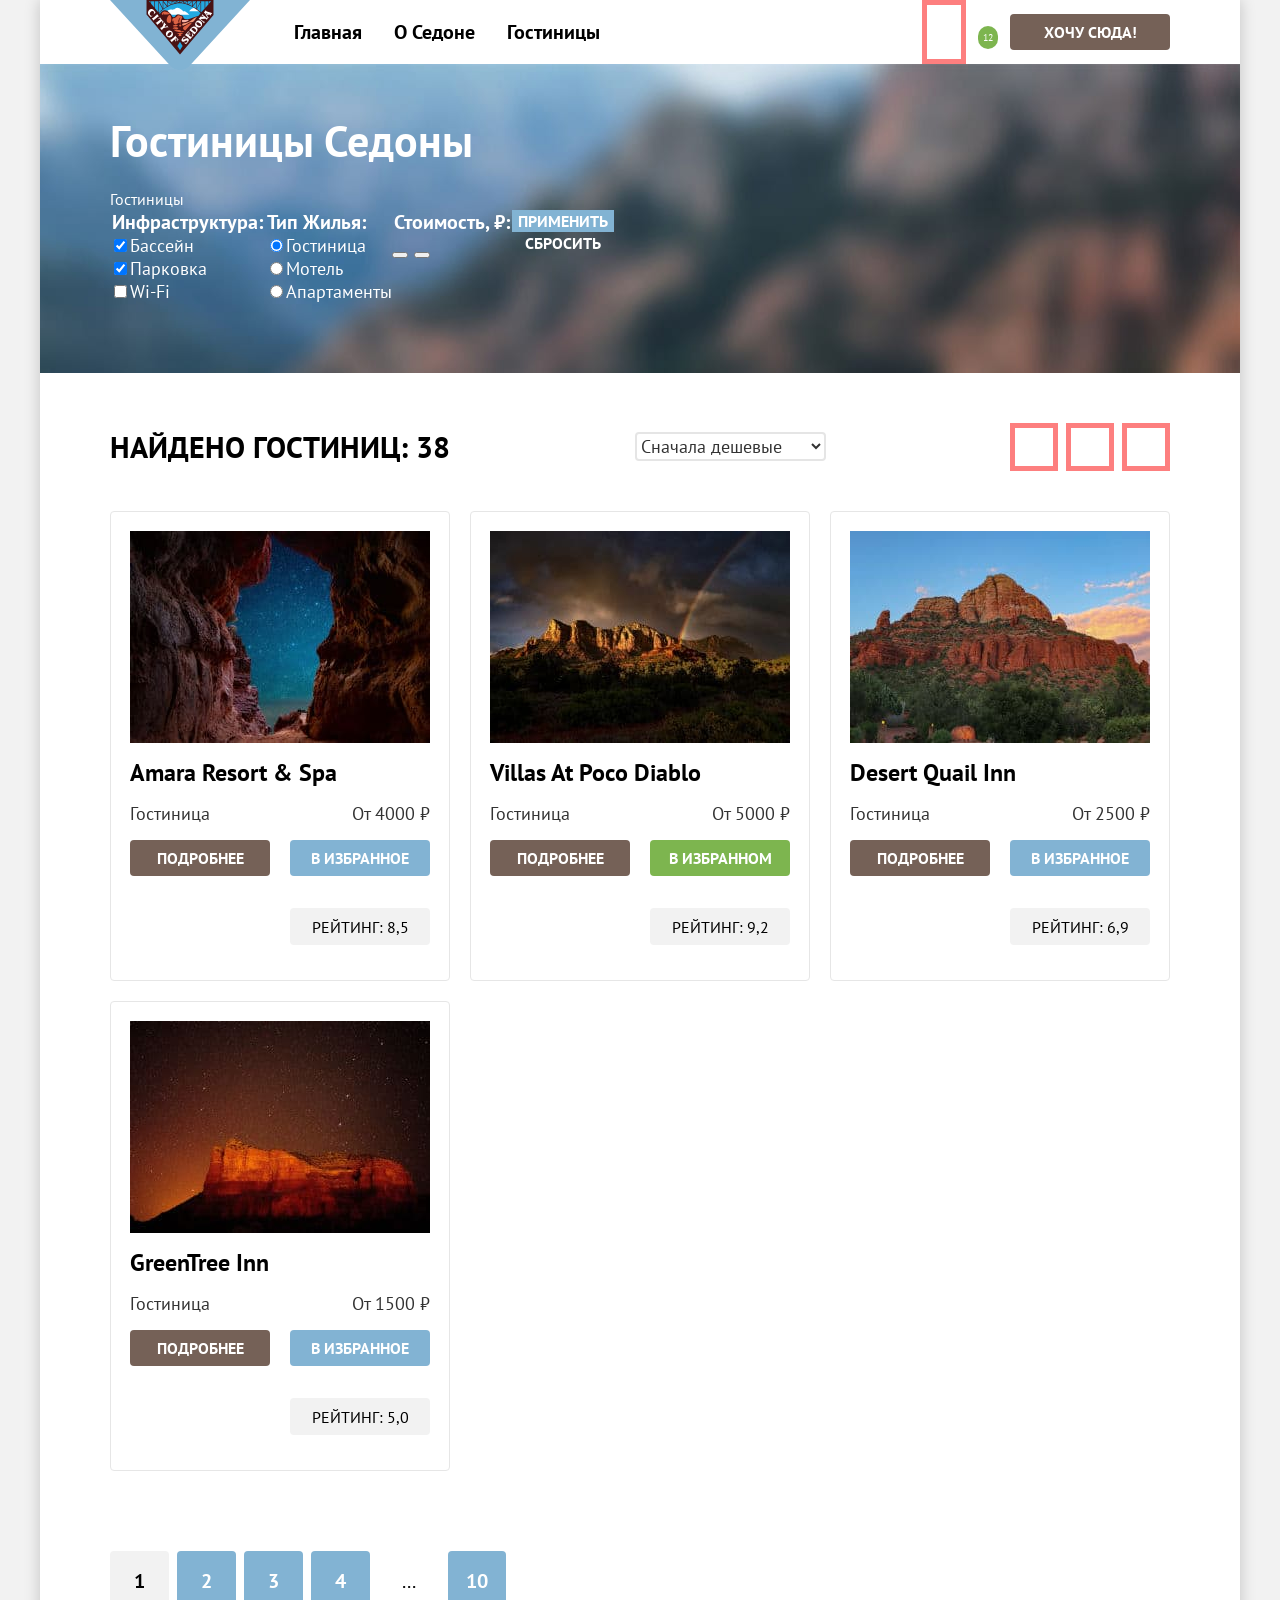
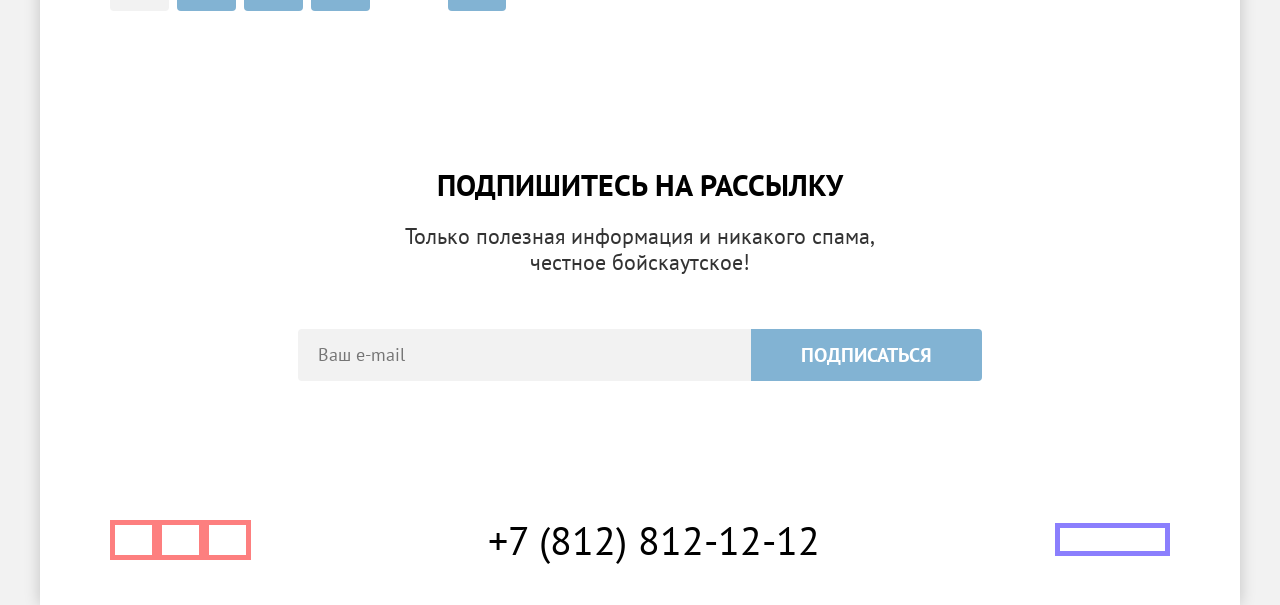
==== catalog.html @ c0553c61 "Добавляет изменения в styles.css Изменения в микросетках и добавление Grid-сетки в catalog" ====
<!DOCTYPE html>
<html lang="ru">

  <head>
    <meta charset="utf-8">
    <title>Гостиницы Седоны</title>
    <link rel="stylesheet" href="styles/styles.css">
  </head>

  <body>
    <div class="container">
      <header class="header" data-test="header">
        <nav class="nav">
          <a class="logo" href="index.html" aria-current="page">
            <img src="images/logo.svg" width="140" height="70" alt="Логотип сайта города Седона">
          </a>
          <ul class="list nav-list">
            <li class="nav-item">
              <a class="nav-link" href="index.html">Главная</a>
            </li>
            <li class="nav-item">
              <a class="nav-link" href="#">О Седоне</a>
            </li>
            <li class="nav-item">
              <a class="nav-link nav-link-current" aria-current="page">Гостиницы</a>
            </li>
          </ul>
          <ul class="list nav-list user-menu-list">
            <li class="user-menu-item">
              <a class="nav-link user-menu-search" href="#">
                <span class="visually-hidden">Поиск по сайту</span>
              </a>
            </li>
            <li class="user-menu-item">
              <a class="nav-link user-menu-favorites" href="#">
                <span class="visually-hidden">Гостиниц в избранном</span>
                <span class="favorites-number">12</span>
              </a>
            </li>
            <li class="user-menu-item">
              <a class="button user-menu-button" href="#">Хочу сюда!
              </a>
            </li>
          </ul>
        </nav>
      </header>
      <main class="main" data-test="main">
        <div class="catalog-top">
          <h1 class="catalog-top-title">Гостиницы Седоны</h1>
          <ul class="list breadcrumbs-list">
            <li class="breadcrumbs-item">
              <a class="breadcrumbs-link breadcrumbs-link-index" href="index.html">
                <span class="visually-hidden">Главная</span>
              </a>
            <li class="breadcrumbs-item">
              <a class="breadcrumbs-link" aria-current="page">Гостиницы</a>
            </li>
          </ul>
          <section class="filter" data-test="filter">
            <h2 class="visually-hidden">Выбор гостиницы по параметрам</h2>
            <form class="filter-form" action="https://echo.htmlacademy.ru/" method="get">
              <fieldset class="filter-group">
                <legend class="filter-title">Инфраструктура:</legend>
                <ul class="list filter-list">
                  <li class="filter-item">
                    <label class="filter-subject" for="pool">
                      <input class="input-box" type="checkbox" id="pool" name="pool" checked>Бассейн
                    </label>
                  </li>
                  <li class="filter-item">
                    <label class="filter-subject" for="parking">
                      <input class="input-box" type="checkbox" id="parking" name="parking" checked>Парковка
                    </label>
                  </li>
                  <li class="filter-item">
                    <label class="filter-subject" for="wi-fi">
                      <input class="input-box" type="checkbox" id="wi-fi" name="wi-fi">Wi-Fi
                    </label>
                  </li>
                </ul>
              </fieldset>
              <fieldset class="filter-group">
                <legend class="filter-title">Тип Жилья:</legend>
                <ul class="list filter-list">
                  <li class="filter-item">
                    <label class="filter-subject" for="hotel">
                      <input class="input-radio" type="radio" id="hotel" name="accommodation-type" value="hotel"
                        checked>Гостиница
                    </label>
                  </li>
                  <li class="filter-item">
                    <label class="filter-subject" for="motel">
                      <input class="input-radio" type="radio" id="motel" name="accommodation-type" value="motel">Мотель
                    </label>
                  </li>
                  <li class="filter-item">
                    <label class="filter-subject" for="apartments">
                      <input class="input-radio" type="radio" id="apartments" name="accommodation-type"
                        value="apartments">Апартаменты
                    </label>
                  </li>
                </ul>
              </fieldset>
              <fieldset class="filter-group">
                <legend class="filter-title">Стоимость, ₽:</legend>
                <label class="visually-hidden" for="price-min">От
                  <input class="input" type="text" id="price-min" name="price-min" placeholder="Введите минимальную"
                    value="0">
                </label>
                <label class="visually-hidden" for="price-max">До
                  <input class="input" type="text" id="price-max" name="price-max" placeholder="Введите максимальную"
                    value="9000">
                </label>
                <button class="button-slider" type="button">
                  <span class="visually-hidden">Регулирует минимальную стоимость</span>
                </button>
                <button class="button-slider" type="button">
                  <span class="visually-hidden">Регулирует максимальную стоимость</span>
                </button>
              </fieldset>
              <div class="filter-form-button">
                <button class="button button-submit" type="submit">Применить</button>
                <button class="button button-reset" type="reset">Сбросить</button>
              </div>
            </form>
          </section>
        </div>
        <section class="catalog" data-test="catalog">
          <div class="sorting-wrapper">
            <h2 class="title"> Найдено гостиниц: 38</h2>
            <select class="select-sorting" aria-label="Сортировка">
              <option value="cheap" selected>Сначала дешевые</option>
              <option value="expensive">Сначала дорогие</option>
              <option value="popular">Сначала популярные</option>
              <option value="rating">По рейтингу</option>
            </select>
            <ul class="list view-mode-list">
              <li class="view-mode-item">
                <a class="view-mode-link view-mode-selected" href="catalog.html?view=list">
                  <span class="visually-hidden">Показать списком</span>
                </a>
              </li>
              <li class="view-mode-item">
                <a class="view-mode-link" href="catalog.html?view=card">
                  <span class="visually-hidden">Показать по одной карточке</span>
                </a>
              </li>
              <li class="view-mode-item">
                <a class="view-mode-link" href="catalog.html?view=tile">
                  <span class="visually-hidden">Показать группу карточек</span>
                </a>
              </li>
            </ul>
          </div>
          <ul class="list catalog-list">
            <li class="catalog-item">
              <a class="catalog-img-link" tabindex="-1" href="#">
                <img class="catalog-image" src="images/hotels/hotel-1.jpg" width="300" height="212"
                  alt="Узкий скальный проход с видом на звёздное небо">
              </a>
              <a class="catalog-title-link" href="#">
                <h3 class="subtitle catalog-title" lang="en">Amara Resort & Spa</h3>
              </a>
              <p class="subtitle-text">Гостиница</p>
              <p class="subtitle-text subtitle-text-price">От 4000 ₽</p>
              <a class="button button-more-info" href="#">Подробнее</a>
              <button class="button button-favorite">В Избранное</button>
              <p class="stars stars-four">
                <span class="visually-hidden">4 звезды</span>
              </p>
              <p class="button button-rating">Рейтинг: 8,5</p>
            </li>
            <li class="catalog-item">
              <a class="catalog-img-link" tabindex="-1" href="#">
                <img class="catalog-image" src="images/hotels/hotel-2.jpg" width="300" height="212"
                  alt="Горы на фоне вечернего неба с радугой">
              </a>
              <a class="catalog-title-link" href="#">
                <h3 class="subtitle catalog-title" lang="es">Villas at Poco Diablo</h3>
              </a>
              <p class="subtitle-text">Гостиница</p>
              <p class="subtitle-text subtitle-text-price">От 5000 ₽</p>
              <a class="button button-more-info" href="#">Подробнее</a>
              <button class="button button-favorite button-favorite-active">В Избранном</button>
              <p class="stars stars-four">
                <span class="visually-hidden">4 звезды</span>
              </p>
              <p class="button button-rating">Рейтинг: 9,2</p>
            </li>
            <li class="catalog-item">
              <a class="catalog-img-link" tabindex="-1" href="#">
                <img class="catalog-image" src="images/hotels/hotel-3.jpg" width="300" height="212"
                  alt="Гора на фоне голубого неба">
              </a>
              <a class="catalog-title-link" href="#">
                <h3 class="subtitle catalog-title" lang="en">Desert Quail Inn</h3>
              </a>
              <p class="subtitle-text">Гостиница</p>
              <p class="subtitle-text subtitle-text-price">От 2500 ₽</p>
              <a class="button button-more-info" href="#">Подробнее</a>
              <button class="button button-favorite">В Избранное</button>
              <p class="stars stars-three">
                <span class="visually-hidden">3 звезды</span>
              </p>
              <p class="button button-rating">Рейтинг: 6,9</p>
            </li>
            <li class="catalog-item">
              <a class="catalog-img-link" tabindex="-1" href="#">
                <img class="catalog-image" src="images/hotels/hotel-4.jpg" width="300" height="212"
                  alt="Звёздное небо над красными скалами">
              </a>
              <a class="catalog-title-link" href="#">
                <h3 class="subtitle catalog-title" lang="en">GreenTree Inn</h3>
              </a>
              <p class="subtitle-text">Гостиница</p>
              <p class="subtitle-text subtitle-text-price">От 1500 ₽</p>
              <a class="button button-more-info" href="#">Подробнее</a>
              <button class="button button-favorite">В Избранное</button>
              <p class="stars stars-two">
                <span class="visually-hidden">2 звезды</span>
              </p>
              <p class="button button-rating">Рейтинг: 5,0</p>
            </li>
          </ul>
          <ul class="list pagination-list">
            <li class="pagination-item">
              <a class="button button-pagination button-pagination-current">1</a>
            </li>
            <li class="pagination-item">
              <a class="button button-pagination" href="#">2</a>
            </li>
            <li class="pagination-item">
              <a class="button button-pagination" href="#">3</a>
            </li>
            <li class="pagination-item">
              <a class="button button-pagination" href="#">4</a>
            </li>
            <li class="pagination-item">
              <span class="button button-pagination pagination-dots">...</span>
            </li>
            <li class="pagination-item">
              <a class="button button-pagination button-pagination-two-digits" href="#">10</a>
            </li>
          </ul>
        </section>
        <section class="subscribe" data-test="subscribe">
          <div class="title-wrapper subscribe-wrapper">
            <h2 class="title">Подпишитесь на рассылку</h2>
            <p class="title-text">Только полезная информация и никакого спама, <br> честное бойскаутское!</p>
          </div>
          <form class="subscribe-form" action="https://echo.htmlacademy.ru/" method="post">
            <label class="visually-hidden" for="subscribe-email">Введите ваш email</label>
            <input class="input" type="email" id="subscribe-email" name="subscribe-email" placeholder="Ваш e-mail"
              required>
            <button class="button button-subscribe" type="submit">Подписаться</button>
          </form>
        </section>
      </main>
      <footer class="footer" data-test="footer">
        <section class="socials">
          <h2 class="visually-hidden">Мы в социальных сетях</h2>
          <ul class="list socials-list">
            <li class="socials-item">
              <a class="socials-link" href="https://vk.com/htmlacademy">
                <span class="visually-hidden">ВКонтакте</span>
              </a>
            </li>
            <li class="socials-item">
              <a class="socials-link" href="https://t.me/htmlacademy">
                <span class="visually-hidden">Телеграм</span>
              </a>
            </li>
            <li class="socials-item">
              <a class="socials-link" href="https://www.youtube.com/user/htmlacademyru">
                <span class="visually-hidden" lang="en">YouTube</span>
              </a>
            </li>
          </ul>
        </section>
        <address class="contacts"><a class="contacts-phone" href="tel:+78128121212">+7 (812) 812-12-12</a></address>
        <a class="developer-link" href="https://htmlacademy.ru/intensive/htmlcss">
          <span class="visually-hidden">Логотип разработчика сайта HTML Academy</span>
        </a>
      </footer>
    </div>
  </body>

</html>
---- styles/styles.css ----
@font-face {
   font-family: "PT Sans";
   font-weight: 400;
   font-style: normal;
   font-display: swap;
   src: url("../fonts/ptsans-400.woff2") format("woff2");
 }

 @font-face {
   font-family: "PT Sans";
   font-weight: 700;
   font-style: normal;
   font-display: swap;
   src: url("../fonts/ptsans-700.woff2") format("woff2");
 }

 body {
  font-family: "PT Sans", sans-serif;
  font-size: 22px;
  line-height: 26px;
  color: #333333;
  background-color: #f2f2f2;
  margin: 0;
}

.container {
  background-color: #ffffff;
  box-shadow: 0 0 15px rgba(0, 0, 0, 0.2);
  display: flex;
  flex-direction: column;
  min-height: 100vh;
  margin: 0 auto;
  width: 1200px;
  text-align: center;
}

.header {
  color: #000000;
  padding: 0 70px;
}

.nav {
  display: flex;
  gap: 28px;
}

.logo {
  margin-bottom: -6px;
  position: relative;
}

.nav img {
  display: block;
}

.list {
  list-style: none;
  margin: 0;
  padding: 0;
}

.nav-list {
  width: 480px;
  display: flex;
  flex-wrap: wrap;
  align-items: center;
}

.user-menu-list {
  margin-left: auto;
  width: 350px;
  justify-content: end;
}

.nav-link {
  font-size: 20px;
  line-height: 24px;
  font-weight: 700;
  text-transform: capitalize;
  color: inherit;
  text-decoration: none;
  padding: 20px 16px;
  display: block;
}

.user-menu-list .nav-link {
  width: 20px;
  height: 20px;
  padding: 22px 12px;
}

.user-menu-search {
  outline: 5px solid rgba(252, 0, 0, 0.5);
  outline-offset: -5px;
}

.favorites-number {
  color: #ffffff;
  background-color: #7db54f;
  font-size: 10px;
  line-height: 10px;
  font-weight: 400;
  border-radius: 10px;
  padding: 5px;
}

.button {
  color: #ffffff;
  background-color: #82B3D3;
  font-family: inherit;
  font-size: 16px;
  line-height: 20px;
  font-weight: 700;
  text-transform: uppercase;
  text-decoration: none;
  border-style: none;
}

.user-menu-button {
  background-color: #756157;
  display: block;
  min-width: 130px;
  padding: 8px 15px;
  border-radius: 4px;
}

.button-search {
  background-color: #756157;
  font-size: 20px;
  line-height: 36px;
  padding: 8px 50px;
  border-radius: 4px;
}

.button-subscribe {
  font-size: 20px;
  line-height: 36px;
  padding: 8px 50px;
  border-radius: 0 4px 4px 0;
}

.button-reset {
  background-color: transparent;
}

.button-more-info {
  background-color: #756157;
  display: block;
  text-align: center;
  min-width: 110px;
  padding: 8px 15px;
  border-radius: 4px;
}

.button-favorite {
  display: block;
  min-width: 110px;
  padding: 8px 15px;
  border-radius: 4px;
}

.button-favorite-active {
  background-color: #7db54f;
}

.button-rating {
  color: #000000;
  background-color: #F2F2F2;
  font-weight: 400;
  text-align: center;
  min-width: 110px;
  padding: 9px 15px 8px;
  border-radius: 4px;
}

.button-pagination {
  display: block;
  font-size: 20px;
  line-height: 36px;
  padding: 12px 24px;
  border-radius: 4px;
}

.button-pagination-two-digits {
  padding: 12px 18px;
}

.button-pagination-current {
  color: #000000;
  background-color: #F2F2F2;
}

.pagination-dots {
  font-weight: 400;
  color: #000000;
  background-color: transparent;
}

.main {
  flex-grow: 1;
}

.welcome {
  background-image: url("../images/pictures/background-rocks-1.jpg");
  background-repeat: no-repeat;
  background-color: #95d0f7;
  background-size: cover;
  background-position: center;
  display: flex;
  justify-content: center;
  padding: 51px 0 82px;
}

.title-wrapper {
  display: flex;
  flex-direction: column;
  padding: 69px 200px;
  gap: 20px;
}

.advantages-wrapper {
  margin-bottom: 21px;
  gap: 25px;
}

.advices-wrapper {
  padding: 64px 200px;
}

.search {
  display: flex;
  flex-direction: column;
  align-items: center;
  padding: 27px 0 96px;
}

.search-wrapper {
  padding-bottom: 54px;
}

.subscribe {
  display: flex;
  flex-direction: column;
  padding: 27px 0 104px;
}

.subscribe-wrapper {
  padding-bottom: 54px;
}

.subscribe-form {
  display: flex;
  padding: 0 258px;
}

.title {
  color: #000000;
  font-size: 30px;
  line-height: 36px;
  font-weight: 700;
  text-transform: uppercase;
  margin: 0;
}

.title-text {
  margin: 0;
}

.subtitle {
  color: #000000;
  font-size: 24px;
  line-height: 28px;
  font-weight: 700;
  text-transform: uppercase;
  margin: 0;
}

.subtitle-special {
  color: #ffffff;
}

.subtitle-text {
  font-size: 18px;
  line-height: 21px;
  margin: 0;
}

.subtitle-text-price {
  text-align: right;
}

.advantages {
  display: flex;
  flex-direction: column;
  flex-wrap: wrap;
}

.advantages-list {
  display: flex;
  flex-wrap: wrap;
}

.advantages-item {
  background-color: rgba(131, 179, 211, 0.12);
  display: flex;
  flex-direction: column;
  flex-grow: 1;
  align-items: center;
  gap: 63px;
  width: 400px;
  padding: 112px 85px 112px;
  box-sizing: border-box;
}

.advantages-item-special {
  background-color: #83b3d3;
  color: #ffffff;
  display: flex;
  flex-direction: row;
  width: 1200px;
}

.advantages-item-wrap {
  gap: 62px;
  padding: 102px 85px 102px;
}

.advantages-img {
  display: block;
}

.advantages-item-different {
  background-color:rgba(131, 179, 211, 0.2);
}

.advices {
  display: flex;
  flex-direction: column;
  flex-wrap: wrap;
}

.advices-list {
  display: flex;
  flex-wrap: wrap;
}

.advices-item {
  display: flex;
  flex-direction: column;
  flex-grow: 1;
  align-items: center;
  gap: 30px;
  width: 400px;
  padding: 81px 85px;
  box-sizing: border-box;
}

.advices-item-special {
  background-color: rgba(131, 179, 211, 0.12);
}

.advices-img {
  outline: 5px solid rgba(0, 118, 252, 0.5);
  outline-offset: -5px;
  width: 75px;
  height: 72px;
}

.title-subscribe {
  color: #ffffff;
}

.subscribe-special {
  background-image: url("../images/pictures/background-rocks-3.jpg");
  background-size: cover;
  background-repeat: no-repeat;
  background-color: #95d0f7;
  color: #ffffff;
}

.input {
  background-color: #f2f2f2;
  font-family: inherit;
  font-size: 18px;
  line-height: 24px;
  text-indent: 20px;
  padding: 0;
  border: none;
  border-radius: 4px 0 0 4px;
  flex-grow: 1;
}

.footer {
  display: flex;
  justify-content: space-between;
  align-items: center;
  padding: 35px 70px 45px;
}

.socials {
  width: 142px;
  height: 40px;
}

.socials-link {
  color: inherit;
  text-decoration: none;
}

.socials-list {
  display: flex;
}

.socials-item {
  outline: 5px solid rgba(252, 0, 0, 0.5);
  outline-offset: -5px;
  width: 47px;
  height: 40px;
}

.contacts-phone {
  color: #000000;
  font-style: normal;
  font-size: 40px;
  line-height: 40px;
  text-transform: uppercase;
  text-decoration: none;
  display: inline-block;
}

.developer-link {
  outline: 5px solid rgba(25, 0, 252, 0.5);
  outline-offset: -5px;
  color: inherit;
  text-decoration: none;
  width: 115px;
  height: 33px;
}

.catalog-top {
  background-image: url("../images/pictures/background-rocks-2.jpg");
  background-repeat: no-repeat;
  background-size: cover;
  background-color: #95d0f7;
  color: #ffffff;
  text-align: left;
  display: flex;
  flex-direction: column;
  padding: 35px 70px 70px;
  margin-bottom: 50px;
}

.breadcrumbs-link {
  font-size: 16px;
  line-height: 21px;
  color: inherit;
  text-decoration: none;
}

.filter-group {
  margin: 0;
  padding: 0;
  border: none;
}

.filter-title {
  font-size: 20px;
  line-height: 24px;
  font-weight: 700;
}

.input-box {
  font-family: inherit;
  font-size: inherit;
}

.filter-item {
  font-size: 18px;
  line-height: 23px;
}

.filter-form {
  display: flex;
}

.filter-form-button {
  display: flex;
  flex-direction: column;
}

.sorting-wrapper {
  display: flex;
  justify-content: space-between;
  align-items: center;
  padding: 0 70px;
  margin-bottom: 40px;
}

.select-sorting {
  background-color: #ffffff;
  color: #333333;
  font-family: inherit;
  font-size: 18px;
  line-height: 21px;
  border: 2px solid #e5e5e5;
  border-radius: 4px;
}

.view-mode-list {
  display: flex;
  gap: 8px;
}

.view-mode-item {
  outline: 5px solid rgba(252, 0, 0, 0.5);
  outline-offset: -5px;
  width: 48px;
  height: 48px;
}

.view-mode-link {
  color: inherit;
  text-decoration: none;
}

.catalog {
  text-align: left;
  margin-bottom: 60px;
}

.catalog-title {
  text-transform: capitalize;
}

.catalog-img-link {
  text-decoration: none;
  /* grid-column-start: span 2; */
  grid-column: 1 / 3;
}

.catalog-image {
  display: block;
}

.catalog-title-link {
  text-decoration: none;
  /* grid-column-start: span 2; */
  grid-column: 1 / 3;
}

.catalog-list {
  display: grid;
  grid-template-columns: repeat(3, 340px);
  row-gap: 20px;
  column-gap: 20px;
  padding: 0 70px;
  margin-bottom: 80px;
}

.catalog-item {
  outline: 1px solid #e6e6e6;
  outline-offset: -1px;
  border-radius: 4px;
  width: 300px;
  display: grid;
  grid-template-columns: 1fr 1fr;
  row-gap: 16px;
  column-gap: 20px;
  padding: 20px;
}

.item-grid p {
  margin: 0;
}

.pagination-list {
  display: flex;
  padding: 0 70px;
  gap: 8px;
}

.visually-hidden {
  position: fixed;
  transform: scale(0);
}
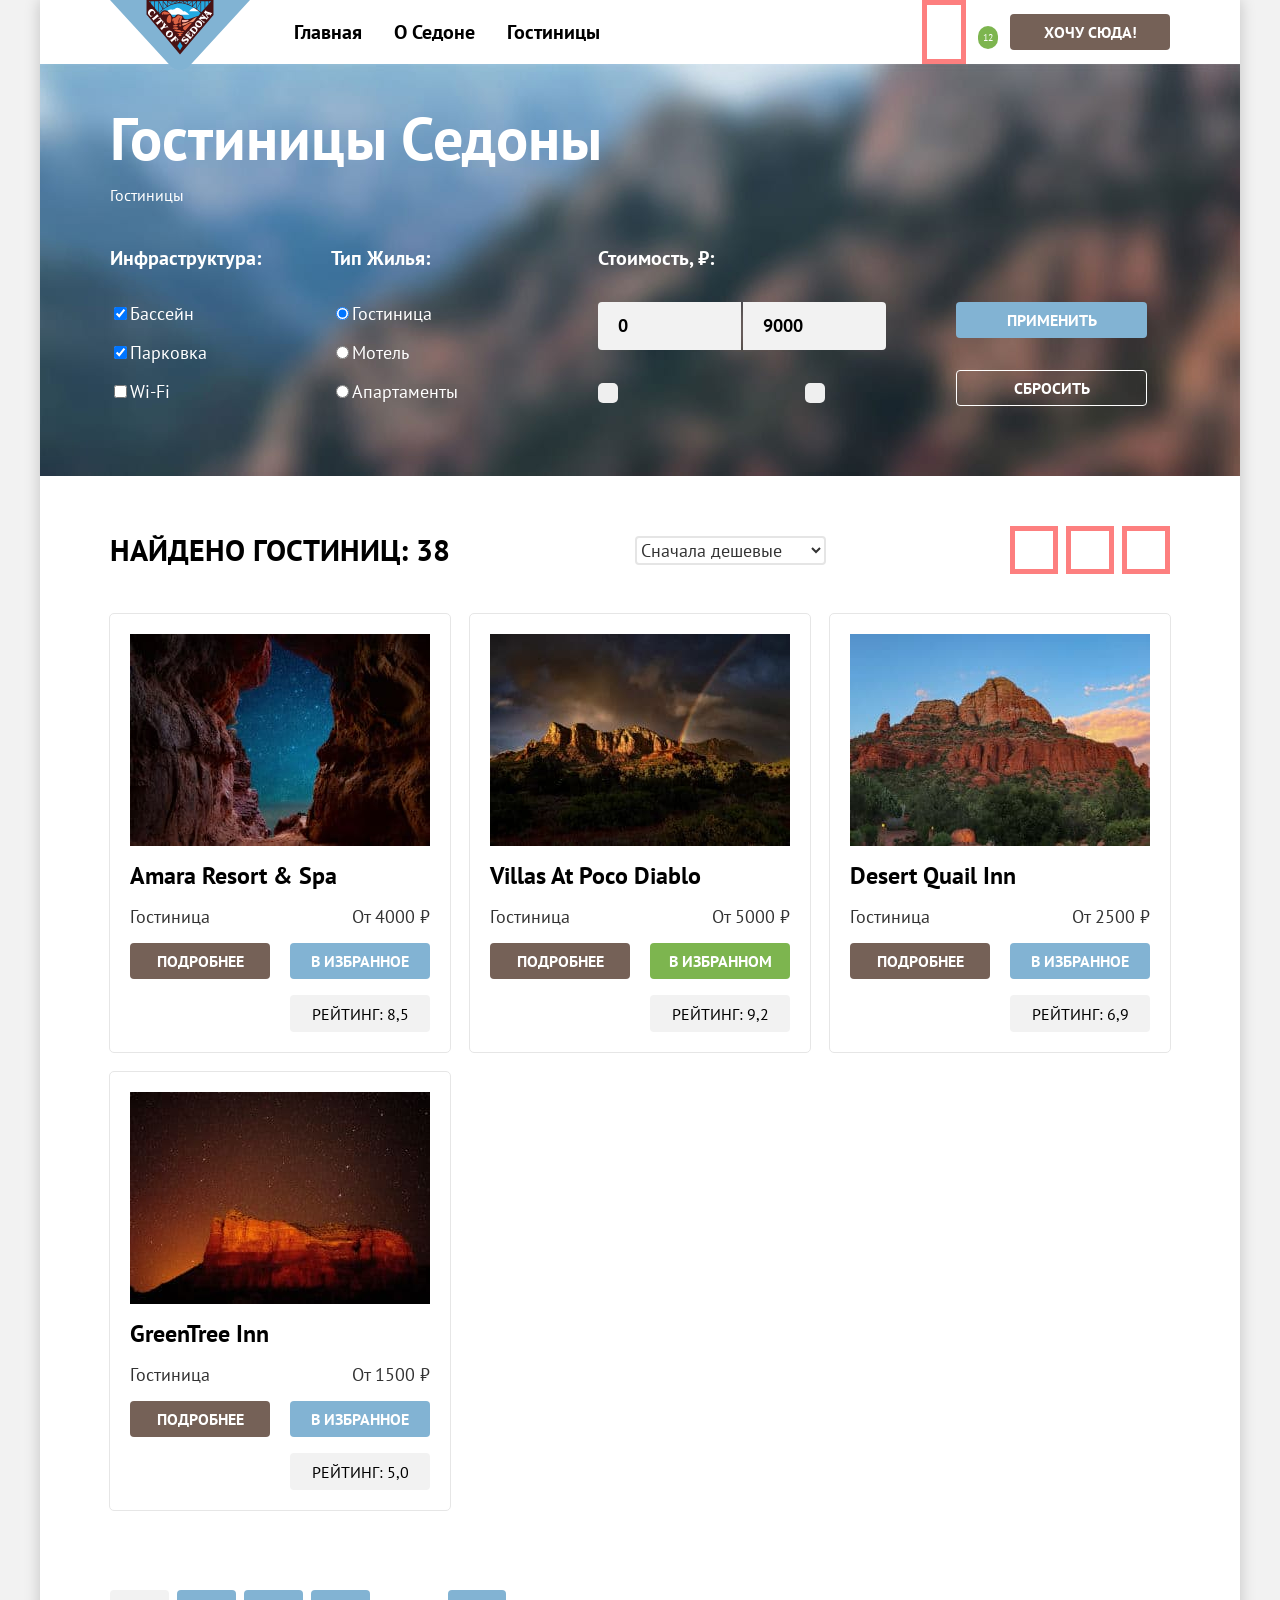
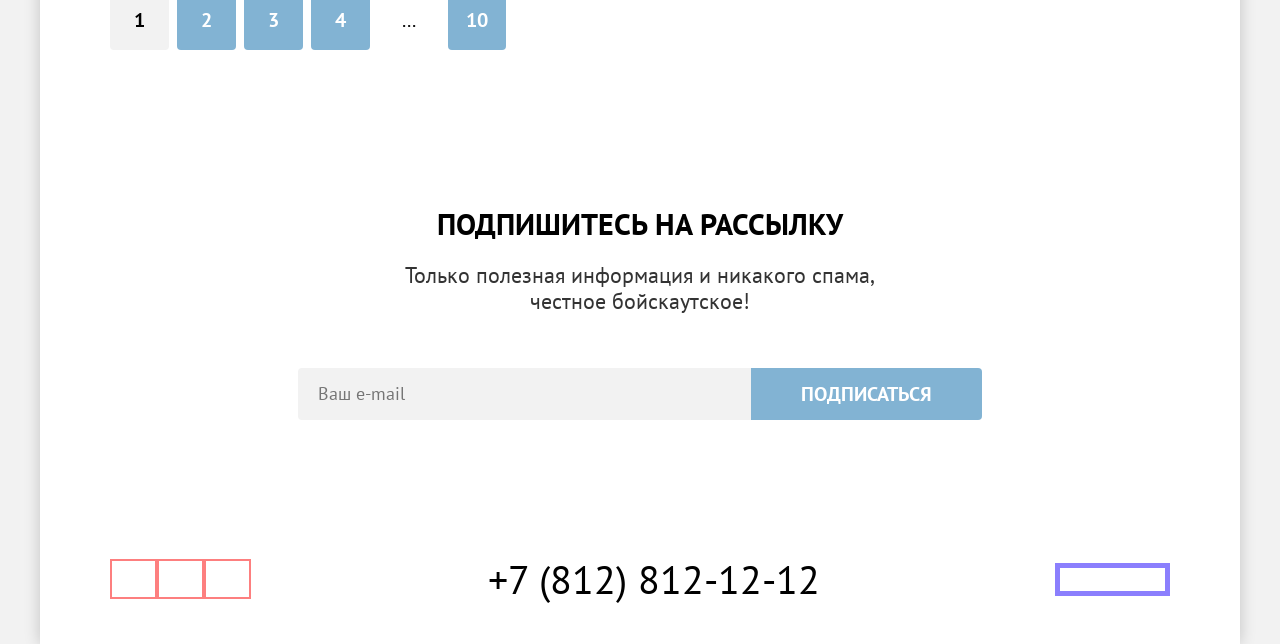
==== commit a5dc52ec: "Добавляет изменения в микросетках разметки" ====
--- a/catalog.html
+++ b/catalog.html
@@ -1,288 +1,291 @@
 <!DOCTYPE html>
 <html lang="ru">
 
-  <head>
-    <meta charset="utf-8">
-    <title>Гостиницы Седоны</title>
-    <link rel="stylesheet" href="styles/styles.css">
-  </head>
+<head>
+   <meta charset="utf-8">
+   <title>Гостиницы Седоны</title>
+   <link rel="stylesheet" href="styles/styles.css">
+</head>
 
-  <body>
-    <div class="container">
+<body>
+   <div class="container">
       <header class="header" data-test="header">
-        <nav class="nav">
-          <a class="logo" href="index.html" aria-current="page">
-            <img src="images/logo.svg" width="140" height="70" alt="Логотип сайта города Седона">
-          </a>
-          <ul class="list nav-list">
-            <li class="nav-item">
-              <a class="nav-link" href="index.html">Главная</a>
-            </li>
-            <li class="nav-item">
-              <a class="nav-link" href="#">О Седоне</a>
-            </li>
-            <li class="nav-item">
-              <a class="nav-link nav-link-current" aria-current="page">Гостиницы</a>
-            </li>
-          </ul>
-          <ul class="list nav-list user-menu-list">
-            <li class="user-menu-item">
-              <a class="nav-link user-menu-search" href="#">
-                <span class="visually-hidden">Поиск по сайту</span>
-              </a>
-            </li>
-            <li class="user-menu-item">
-              <a class="nav-link user-menu-favorites" href="#">
-                <span class="visually-hidden">Гостиниц в избранном</span>
-                <span class="favorites-number">12</span>
-              </a>
-            </li>
-            <li class="user-menu-item">
-              <a class="button user-menu-button" href="#">Хочу сюда!
-              </a>
-            </li>
-          </ul>
-        </nav>
+         <nav class="nav">
+            <a class="logo" href="index.html" aria-current="page">
+               <img src="images/logo.svg" width="140" height="70" alt="Логотип сайта города Седона">
+            </a>
+            <ul class="list nav-list">
+               <li class="nav-item">
+                  <a class="nav-link" href="index.html">Главная</a>
+               </li>
+               <li class="nav-item">
+                  <a class="nav-link" href="#">О Седоне</a>
+               </li>
+               <li class="nav-item">
+                  <a class="nav-link nav-link-current" aria-current="page">Гостиницы</a>
+               </li>
+            </ul>
+            <ul class="list nav-list user-menu-list">
+               <li class="user-menu-item">
+                  <a class="nav-link user-menu-search" href="#">
+                     <span class="visually-hidden">Поиск по сайту</span>
+                  </a>
+               </li>
+               <li class="user-menu-item">
+                  <a class="nav-link user-menu-favorites" href="#">
+                     <span class="visually-hidden">Гостиниц в избранном</span>
+                     <span class="favorites-number">12</span>
+                  </a>
+               </li>
+               <li class="user-menu-item">
+                  <a class="button user-menu-button" href="#">Хочу сюда!
+                  </a>
+               </li>
+            </ul>
+         </nav>
       </header>
       <main class="main" data-test="main">
-        <div class="catalog-top">
-          <h1 class="catalog-top-title">Гостиницы Седоны</h1>
-          <ul class="list breadcrumbs-list">
-            <li class="breadcrumbs-item">
-              <a class="breadcrumbs-link breadcrumbs-link-index" href="index.html">
-                <span class="visually-hidden">Главная</span>
-              </a>
-            <li class="breadcrumbs-item">
-              <a class="breadcrumbs-link" aria-current="page">Гостиницы</a>
-            </li>
-          </ul>
-          <section class="filter" data-test="filter">
-            <h2 class="visually-hidden">Выбор гостиницы по параметрам</h2>
-            <form class="filter-form" action="https://echo.htmlacademy.ru/" method="get">
-              <fieldset class="filter-group">
-                <legend class="filter-title">Инфраструктура:</legend>
-                <ul class="list filter-list">
-                  <li class="filter-item">
-                    <label class="filter-subject" for="pool">
-                      <input class="input-box" type="checkbox" id="pool" name="pool" checked>Бассейн
-                    </label>
+         <div class="catalog-top">
+            <h1 class="catalog-top-title">Гостиницы Седоны</h1>
+            <ul class="list breadcrumbs-list">
+               <li class="breadcrumbs-item">
+                  <a class="breadcrumbs-link breadcrumbs-link-index" href="index.html">
+                     <span class="visually-hidden">Главная</span>
+                  </a>
+               <li class="breadcrumbs-item">
+                  <a class="breadcrumbs-link" aria-current="page">Гостиницы</a>
+               </li>
+            </ul>
+            <section class="filter" data-test="filter">
+               <h2 class="visually-hidden">Выбор гостиницы по параметрам</h2>
+               <form class="filter-form" action="https://echo.htmlacademy.ru/" method="get">
+                  <fieldset class="filter-group">
+                     <legend class="filter-title">Инфраструктура:</legend>
+                     <ul class="list filter-list">
+                        <li class="filter-item">
+                           <label class="filter-subject" for="pool">
+                              <input class="input-box" type="checkbox" id="pool" name="pool" checked>Бассейн
+                           </label>
+                        </li>
+                        <li class="filter-item">
+                           <label class="filter-subject" for="parking">
+                              <input class="input-box" type="checkbox" id="parking" name="parking" checked>Парковка
+                           </label>
+                        </li>
+                        <li class="filter-item">
+                           <label class="filter-subject" for="wi-fi">
+                              <input class="input-box" type="checkbox" id="wi-fi" name="wi-fi">Wi-Fi
+                           </label>
+                        </li>
+                     </ul>
+                  </fieldset>
+                  <fieldset class="filter-group">
+                     <legend class="filter-title">Тип Жилья:</legend>
+                     <ul class="list filter-list">
+                        <li class="filter-item">
+                           <label class="filter-subject" for="hotel">
+                              <input class="input-radio" type="radio" id="hotel" name="accommodation-type" value="hotel"
+                                 checked>Гостиница
+                           </label>
+                        </li>
+                        <li class="filter-item">
+                           <label class="filter-subject" for="motel">
+                              <input class="input-radio" type="radio" id="motel" name="accommodation-type"
+                                 value="motel">Мотель
+                           </label>
+                        </li>
+                        <li class="filter-item">
+                           <label class="filter-subject" for="apartments">
+                              <input class="input-radio" type="radio" id="apartments" name="accommodation-type"
+                                 value="apartments">Апартаменты
+                           </label>
+                        </li>
+                     </ul>
+                  </fieldset>
+                  <fieldset class="filter-group filter-group-price">
+                     <legend class="filter-title">Стоимость, ₽:</legend>
+                     <label class="filter-subject" for="price-min">
+                        <span class="visually-hidden">От</span>
+                        <input class="input filter-input" type="text" id="price-min" name="price-min"
+                           placeholder="Введите минимальную" value="0">
+                     </label>
+                     <label class="filter-subject" for="price-max">
+                        <span class="visually-hidden">До</span>
+                        <input class="input filter-input filter-input-right" type="text" id="price-max" name="price-max"
+                           placeholder="Введите максимальную" value="9000">
+                     </label>
+                     <button class="button-slider" type="button">
+                        <span class="visually-hidden">Регулирует минимальную стоимость</span>
+                     </button>
+                     <button class="button-slider button-slider-right" type="button">
+                        <span class="visually-hidden">Регулирует максимальную стоимость</span>
+                     </button>
+                  </fieldset>
+                  <div class="filter-form-buttons">
+                     <button class="button filter-form-button" type="submit">Применить</button>
+                     <button class="button filter-form-button button-reset" type="reset">Сбросить</button>
+                  </div>
+               </form>
+            </section>
+         </div>
+         <section class="catalog" data-test="catalog">
+            <div class="sorting-wrapper">
+               <h2 class="title"> Найдено гостиниц: 38</h2>
+               <select class="select-sorting" aria-label="Сортировка">
+                  <option value="cheap" selected>Сначала дешевые</option>
+                  <option value="expensive">Сначала дорогие</option>
+                  <option value="popular">Сначала популярные</option>
+                  <option value="rating">По рейтингу</option>
+               </select>
+               <ul class="list view-mode-list">
+                  <li class="view-mode-item">
+                     <a class="view-mode-link view-mode-selected" href="catalog.html?view=list">
+                        <span class="visually-hidden">Показать списком</span>
+                     </a>
                   </li>
-                  <li class="filter-item">
-                    <label class="filter-subject" for="parking">
-                      <input class="input-box" type="checkbox" id="parking" name="parking" checked>Парковка
-                    </label>
+                  <li class="view-mode-item">
+                     <a class="view-mode-link" href="catalog.html?view=card">
+                        <span class="visually-hidden">Показать по одной карточке</span>
+                     </a>
                   </li>
-                  <li class="filter-item">
-                    <label class="filter-subject" for="wi-fi">
-                      <input class="input-box" type="checkbox" id="wi-fi" name="wi-fi">Wi-Fi
-                    </label>
+                  <li class="view-mode-item">
+                     <a class="view-mode-link" href="catalog.html?view=tile">
+                        <span class="visually-hidden">Показать группу карточек</span>
+                     </a>
                   </li>
-                </ul>
-              </fieldset>
-              <fieldset class="filter-group">
-                <legend class="filter-title">Тип Жилья:</legend>
-                <ul class="list filter-list">
-                  <li class="filter-item">
-                    <label class="filter-subject" for="hotel">
-                      <input class="input-radio" type="radio" id="hotel" name="accommodation-type" value="hotel"
-                        checked>Гостиница
-                    </label>
-                  </li>
-                  <li class="filter-item">
-                    <label class="filter-subject" for="motel">
-                      <input class="input-radio" type="radio" id="motel" name="accommodation-type" value="motel">Мотель
-                    </label>
-                  </li>
-                  <li class="filter-item">
-                    <label class="filter-subject" for="apartments">
-                      <input class="input-radio" type="radio" id="apartments" name="accommodation-type"
-                        value="apartments">Апартаменты
-                    </label>
-                  </li>
-                </ul>
-              </fieldset>
-              <fieldset class="filter-group">
-                <legend class="filter-title">Стоимость, ₽:</legend>
-                <label class="visually-hidden" for="price-min">От
-                  <input class="input" type="text" id="price-min" name="price-min" placeholder="Введите минимальную"
-                    value="0">
-                </label>
-                <label class="visually-hidden" for="price-max">До
-                  <input class="input" type="text" id="price-max" name="price-max" placeholder="Введите максимальную"
-                    value="9000">
-                </label>
-                <button class="button-slider" type="button">
-                  <span class="visually-hidden">Регулирует минимальную стоимость</span>
-                </button>
-                <button class="button-slider" type="button">
-                  <span class="visually-hidden">Регулирует максимальную стоимость</span>
-                </button>
-              </fieldset>
-              <div class="filter-form-button">
-                <button class="button button-submit" type="submit">Применить</button>
-                <button class="button button-reset" type="reset">Сбросить</button>
-              </div>
+               </ul>
+            </div>
+            <ul class="list catalog-list">
+               <li class="catalog-item">
+                  <a class="catalog-img-link" tabindex="-1" href="#">
+                     <img class="catalog-image" src="images/hotels/hotel-1.jpg" width="300" height="212"
+                        alt="Узкий скальный проход с видом на звёздное небо">
+                  </a>
+                  <a class="catalog-title-link" href="#">
+                     <h3 class="subtitle catalog-title" lang="en">Amara Resort & Spa</h3>
+                  </a>
+                  <p class="subtitle-text">Гостиница</p>
+                  <p class="subtitle-text subtitle-text-price">От 4000 ₽</p>
+                  <a class="button button-info" href="#">Подробнее</a>
+                  <button class="button button-favorite">В Избранное</button>
+                  <p class="stars stars-four">
+                     <span class="visually-hidden">4 звезды</span>
+                  </p>
+                  <p class="button button-rating">Рейтинг: 8,5</p>
+               </li>
+               <li class="catalog-item">
+                  <a class="catalog-img-link" tabindex="-1" href="#">
+                     <img class="catalog-image" src="images/hotels/hotel-2.jpg" width="300" height="212"
+                        alt="Горы на фоне вечернего неба с радугой">
+                  </a>
+                  <a class="catalog-title-link" href="#">
+                     <h3 class="subtitle catalog-title" lang="es">Villas at Poco Diablo</h3>
+                  </a>
+                  <p class="subtitle-text">Гостиница</p>
+                  <p class="subtitle-text subtitle-text-price">От 5000 ₽</p>
+                  <a class="button button-info" href="#">Подробнее</a>
+                  <button class="button button-favorite button-favorite-active">В Избранном</button>
+                  <p class="stars stars-four">
+                     <span class="visually-hidden">4 звезды</span>
+                  </p>
+                  <p class="button button-rating">Рейтинг: 9,2</p>
+               </li>
+               <li class="catalog-item">
+                  <a class="catalog-img-link" tabindex="-1" href="#">
+                     <img class="catalog-image" src="images/hotels/hotel-3.jpg" width="300" height="212"
+                        alt="Гора на фоне голубого неба">
+                  </a>
+                  <a class="catalog-title-link" href="#">
+                     <h3 class="subtitle catalog-title" lang="en">Desert Quail Inn</h3>
+                  </a>
+                  <p class="subtitle-text">Гостиница</p>
+                  <p class="subtitle-text subtitle-text-price">От 2500 ₽</p>
+                  <a class="button button-info" href="#">Подробнее</a>
+                  <button class="button button-favorite">В Избранное</button>
+                  <p class="stars stars-three">
+                     <span class="visually-hidden">3 звезды</span>
+                  </p>
+                  <p class="button button-rating">Рейтинг: 6,9</p>
+               </li>
+               <li class="catalog-item">
+                  <a class="catalog-img-link" tabindex="-1" href="#">
+                     <img class="catalog-image" src="images/hotels/hotel-4.jpg" width="300" height="212"
+                        alt="Звёздное небо над красными скалами">
+                  </a>
+                  <a class="catalog-title-link" href="#">
+                     <h3 class="subtitle catalog-title" lang="en">GreenTree Inn</h3>
+                  </a>
+                  <p class="subtitle-text">Гостиница</p>
+                  <p class="subtitle-text subtitle-text-price">От 1500 ₽</p>
+                  <a class="button button-info" href="#">Подробнее</a>
+                  <button class="button button-favorite">В Избранное</button>
+                  <p class="stars stars-two">
+                     <span class="visually-hidden">2 звезды</span>
+                  </p>
+                  <p class="button button-rating">Рейтинг: 5,0</p>
+               </li>
+            </ul>
+            <ul class="list pagination-list">
+               <li class="pagination-item">
+                  <a class="button button-pagination button-pagination-current">1</a>
+               </li>
+               <li class="pagination-item">
+                  <a class="button button-pagination" href="#">2</a>
+               </li>
+               <li class="pagination-item">
+                  <a class="button button-pagination" href="#">3</a>
+               </li>
+               <li class="pagination-item">
+                  <a class="button button-pagination" href="#">4</a>
+               </li>
+               <li class="pagination-item">
+                  <span class="button button-pagination pagination-dots">...</span>
+               </li>
+               <li class="pagination-item">
+                  <a class="button button-pagination button-pagination-two-digits" href="#">10</a>
+               </li>
+            </ul>
+         </section>
+         <section class="subscribe" data-test="subscribe">
+            <div class="title-wrapper subscribe-wrapper">
+               <h2 class="title">Подпишитесь на рассылку</h2>
+               <p class="title-text">Только полезная информация и никакого спама, <br> честное бойскаутское!</p>
+            </div>
+            <form class="subscribe-form" action="https://echo.htmlacademy.ru/" method="post">
+               <label class="visually-hidden" for="subscribe-email">Введите ваш email</label>
+               <input class="input" type="email" id="subscribe-email" name="subscribe-email" placeholder="Ваш e-mail"
+                  required>
+               <button class="button button-subscribe" type="submit">Подписаться</button>
             </form>
-          </section>
-        </div>
-        <section class="catalog" data-test="catalog">
-          <div class="sorting-wrapper">
-            <h2 class="title"> Найдено гостиниц: 38</h2>
-            <select class="select-sorting" aria-label="Сортировка">
-              <option value="cheap" selected>Сначала дешевые</option>
-              <option value="expensive">Сначала дорогие</option>
-              <option value="popular">Сначала популярные</option>
-              <option value="rating">По рейтингу</option>
-            </select>
-            <ul class="list view-mode-list">
-              <li class="view-mode-item">
-                <a class="view-mode-link view-mode-selected" href="catalog.html?view=list">
-                  <span class="visually-hidden">Показать списком</span>
-                </a>
-              </li>
-              <li class="view-mode-item">
-                <a class="view-mode-link" href="catalog.html?view=card">
-                  <span class="visually-hidden">Показать по одной карточке</span>
-                </a>
-              </li>
-              <li class="view-mode-item">
-                <a class="view-mode-link" href="catalog.html?view=tile">
-                  <span class="visually-hidden">Показать группу карточек</span>
-                </a>
-              </li>
-            </ul>
-          </div>
-          <ul class="list catalog-list">
-            <li class="catalog-item">
-              <a class="catalog-img-link" tabindex="-1" href="#">
-                <img class="catalog-image" src="images/hotels/hotel-1.jpg" width="300" height="212"
-                  alt="Узкий скальный проход с видом на звёздное небо">
-              </a>
-              <a class="catalog-title-link" href="#">
-                <h3 class="subtitle catalog-title" lang="en">Amara Resort & Spa</h3>
-              </a>
-              <p class="subtitle-text">Гостиница</p>
-              <p class="subtitle-text subtitle-text-price">От 4000 ₽</p>
-              <a class="button button-more-info" href="#">Подробнее</a>
-              <button class="button button-favorite">В Избранное</button>
-              <p class="stars stars-four">
-                <span class="visually-hidden">4 звезды</span>
-              </p>
-              <p class="button button-rating">Рейтинг: 8,5</p>
-            </li>
-            <li class="catalog-item">
-              <a class="catalog-img-link" tabindex="-1" href="#">
-                <img class="catalog-image" src="images/hotels/hotel-2.jpg" width="300" height="212"
-                  alt="Горы на фоне вечернего неба с радугой">
-              </a>
-              <a class="catalog-title-link" href="#">
-                <h3 class="subtitle catalog-title" lang="es">Villas at Poco Diablo</h3>
-              </a>
-              <p class="subtitle-text">Гостиница</p>
-              <p class="subtitle-text subtitle-text-price">От 5000 ₽</p>
-              <a class="button button-more-info" href="#">Подробнее</a>
-              <button class="button button-favorite button-favorite-active">В Избранном</button>
-              <p class="stars stars-four">
-                <span class="visually-hidden">4 звезды</span>
-              </p>
-              <p class="button button-rating">Рейтинг: 9,2</p>
-            </li>
-            <li class="catalog-item">
-              <a class="catalog-img-link" tabindex="-1" href="#">
-                <img class="catalog-image" src="images/hotels/hotel-3.jpg" width="300" height="212"
-                  alt="Гора на фоне голубого неба">
-              </a>
-              <a class="catalog-title-link" href="#">
-                <h3 class="subtitle catalog-title" lang="en">Desert Quail Inn</h3>
-              </a>
-              <p class="subtitle-text">Гостиница</p>
-              <p class="subtitle-text subtitle-text-price">От 2500 ₽</p>
-              <a class="button button-more-info" href="#">Подробнее</a>
-              <button class="button button-favorite">В Избранное</button>
-              <p class="stars stars-three">
-                <span class="visually-hidden">3 звезды</span>
-              </p>
-              <p class="button button-rating">Рейтинг: 6,9</p>
-            </li>
-            <li class="catalog-item">
-              <a class="catalog-img-link" tabindex="-1" href="#">
-                <img class="catalog-image" src="images/hotels/hotel-4.jpg" width="300" height="212"
-                  alt="Звёздное небо над красными скалами">
-              </a>
-              <a class="catalog-title-link" href="#">
-                <h3 class="subtitle catalog-title" lang="en">GreenTree Inn</h3>
-              </a>
-              <p class="subtitle-text">Гостиница</p>
-              <p class="subtitle-text subtitle-text-price">От 1500 ₽</p>
-              <a class="button button-more-info" href="#">Подробнее</a>
-              <button class="button button-favorite">В Избранное</button>
-              <p class="stars stars-two">
-                <span class="visually-hidden">2 звезды</span>
-              </p>
-              <p class="button button-rating">Рейтинг: 5,0</p>
-            </li>
-          </ul>
-          <ul class="list pagination-list">
-            <li class="pagination-item">
-              <a class="button button-pagination button-pagination-current">1</a>
-            </li>
-            <li class="pagination-item">
-              <a class="button button-pagination" href="#">2</a>
-            </li>
-            <li class="pagination-item">
-              <a class="button button-pagination" href="#">3</a>
-            </li>
-            <li class="pagination-item">
-              <a class="button button-pagination" href="#">4</a>
-            </li>
-            <li class="pagination-item">
-              <span class="button button-pagination pagination-dots">...</span>
-            </li>
-            <li class="pagination-item">
-              <a class="button button-pagination button-pagination-two-digits" href="#">10</a>
-            </li>
-          </ul>
-        </section>
-        <section class="subscribe" data-test="subscribe">
-          <div class="title-wrapper subscribe-wrapper">
-            <h2 class="title">Подпишитесь на рассылку</h2>
-            <p class="title-text">Только полезная информация и никакого спама, <br> честное бойскаутское!</p>
-          </div>
-          <form class="subscribe-form" action="https://echo.htmlacademy.ru/" method="post">
-            <label class="visually-hidden" for="subscribe-email">Введите ваш email</label>
-            <input class="input" type="email" id="subscribe-email" name="subscribe-email" placeholder="Ваш e-mail"
-              required>
-            <button class="button button-subscribe" type="submit">Подписаться</button>
-          </form>
-        </section>
+         </section>
       </main>
       <footer class="footer" data-test="footer">
-        <section class="socials">
-          <h2 class="visually-hidden">Мы в социальных сетях</h2>
-          <ul class="list socials-list">
-            <li class="socials-item">
-              <a class="socials-link" href="https://vk.com/htmlacademy">
-                <span class="visually-hidden">ВКонтакте</span>
-              </a>
-            </li>
-            <li class="socials-item">
-              <a class="socials-link" href="https://t.me/htmlacademy">
-                <span class="visually-hidden">Телеграм</span>
-              </a>
-            </li>
-            <li class="socials-item">
-              <a class="socials-link" href="https://www.youtube.com/user/htmlacademyru">
-                <span class="visually-hidden" lang="en">YouTube</span>
-              </a>
-            </li>
-          </ul>
-        </section>
-        <address class="contacts"><a class="contacts-phone" href="tel:+78128121212">+7 (812) 812-12-12</a></address>
-        <a class="developer-link" href="https://htmlacademy.ru/intensive/htmlcss">
-          <span class="visually-hidden">Логотип разработчика сайта HTML Academy</span>
-        </a>
+         <section class="socials">
+            <h2 class="visually-hidden">Мы в социальных сетях</h2>
+            <ul class="list socials-list">
+               <li class="socials-item">
+                  <a class="socials-link socials-link-vk" href="https://vk.com/htmlacademy">
+                     <span class="visually-hidden">ВКонтакте</span>
+                  </a>
+               </li>
+               <li class="socials-item">
+                  <a class="socials-link socials-link-telegram" href="https://t.me/htmlacademy">
+                     <span class="visually-hidden">Телеграм</span>
+                  </a>
+               </li>
+               <li class="socials-item">
+                  <a class="socials-link socials-link-youtube" href="https://www.youtube.com/user/htmlacademyru">
+                     <span class="visually-hidden" lang="en">YouTube</span>
+                  </a>
+               </li>
+            </ul>
+         </section>
+         <address class="contacts"><a class="contacts-phone" href="tel:+78128121212">+7 (812) 812-12-12</a></address>
+         <a class="developer-link" href="https://htmlacademy.ru/intensive/htmlcss">
+            <span class="visually-hidden">Логотип разработчика сайта HTML Academy</span>
+         </a>
       </footer>
-    </div>
-  </body>
+   </div>
+</body>
 
-</html>
+</html>
--- a/styles/styles.css
+++ b/styles/styles.css
@@ -32,6 +32,23 @@
   margin: 0 auto;
   width: 1200px;
   text-align: center;
+}
+
+.visually-hidden {
+  position: fixed;
+  transform: scale(0);
+}
+
+.button {
+  color: #ffffff;
+  background-color: #82B3D3;
+  font-family: inherit;
+  font-size: 16px;
+  line-height: 20px;
+  font-weight: 700;
+  text-transform: uppercase;
+  text-decoration: none;
+  border-style: none;
 }
 
 .header {
@@ -104,96 +121,12 @@
   padding: 5px;
 }
 
-.button {
-  color: #ffffff;
-  background-color: #82B3D3;
-  font-family: inherit;
-  font-size: 16px;
-  line-height: 20px;
-  font-weight: 700;
-  text-transform: uppercase;
-  text-decoration: none;
-  border-style: none;
-}
-
 .user-menu-button {
   background-color: #756157;
   display: block;
   min-width: 130px;
   padding: 8px 15px;
   border-radius: 4px;
-}
-
-.button-search {
-  background-color: #756157;
-  font-size: 20px;
-  line-height: 36px;
-  padding: 8px 50px;
-  border-radius: 4px;
-}
-
-.button-subscribe {
-  font-size: 20px;
-  line-height: 36px;
-  padding: 8px 50px;
-  border-radius: 0 4px 4px 0;
-}
-
-.button-reset {
-  background-color: transparent;
-}
-
-.button-more-info {
-  background-color: #756157;
-  display: block;
-  text-align: center;
-  min-width: 110px;
-  padding: 8px 15px;
-  border-radius: 4px;
-}
-
-.button-favorite {
-  display: block;
-  min-width: 110px;
-  padding: 8px 15px;
-  border-radius: 4px;
-}
-
-.button-favorite-active {
-  background-color: #7db54f;
-}
-
-.button-rating {
-  color: #000000;
-  background-color: #F2F2F2;
-  font-weight: 400;
-  text-align: center;
-  min-width: 110px;
-  padding: 9px 15px 8px;
-  border-radius: 4px;
-}
-
-.button-pagination {
-  display: block;
-  font-size: 20px;
-  line-height: 36px;
-  padding: 12px 24px;
-  border-radius: 4px;
-}
-
-.button-pagination-two-digits {
-  padding: 12px 18px;
-}
-
-.button-pagination-current {
-  color: #000000;
-  background-color: #F2F2F2;
-}
-
-.pagination-dots {
-  font-weight: 400;
-  color: #000000;
-  background-color: transparent;
 }
 
 .main {
@@ -285,10 +218,6 @@
   margin: 0;
 }
 
-.subtitle-text-price {
-  text-align: right;
-}
-
 .advantages {
   display: flex;
   flex-direction: column;
@@ -364,6 +293,14 @@
   outline-offset: -5px;
   width: 75px;
   height: 72px;
+}
+
+.button-search {
+  background-color: #756157;
+  font-size: 20px;
+  line-height: 36px;
+  padding: 8px 50px;
+  border-radius: 4px;
 }
 
 .title-subscribe {
@@ -390,6 +327,13 @@
   flex-grow: 1;
 }
 
+.button-subscribe {
+  font-size: 20px;
+  line-height: 36px;
+  padding: 8px 50px;
+  border-radius: 0 4px 4px 0;
+}
+
 .footer {
   display: flex;
   justify-content: space-between;
@@ -402,20 +346,21 @@
   height: 40px;
 }
 
+.socials-list {
+  display: flex;
+}
+
+.socials-item {
+  outline: 2px solid rgba(252, 0, 0, 0.5);
+  outline-offset: -2px;
+}
+
 .socials-link {
-  color: inherit;
-  text-decoration: none;
-}
-
-.socials-list {
-  display: flex;
-}
-
-.socials-item {
-  outline: 5px solid rgba(252, 0, 0, 0.5);
-  outline-offset: -5px;
+  display: block;
   width: 47px;
   height: 40px;
+  /* color: inherit; */
+  text-decoration: none;
 }
 
 .contacts-phone {
@@ -450,23 +395,77 @@
   margin-bottom: 50px;
 }
 
+.catalog-top-title {
+  margin: 0;
+  margin-bottom: 8px;
+  font-size: 60px;
+  font-weight: 700;
+  line-height: 78px;
+}
+
+.breadcrumbs-list {
+  margin: 0;
+  margin-bottom: 40px;
+  display: flex;
+}
+
 .breadcrumbs-link {
+  display: block;
   font-size: 16px;
   line-height: 21px;
   color: inherit;
   text-decoration: none;
 }
 
+.filter-form {
+  display: flex;
+  gap: 70px;
+}
+
 .filter-group {
   margin: 0;
+  margin-bottom: 3px;
   padding: 0;
   border: none;
+  display: flex;
+  gap: 18px;
+  flex-direction: column;
+}
+
+.filter-group-price {
+  display: grid;
+  grid-template-columns: 1fr 1fr;
+  column-gap: 2px;
+  align-content: space-between;
+  margin-left: 70px;
+}
+
+.filter-list {
+  display: grid;
+  gap: 16px;
 }
 
 .filter-title {
   font-size: 20px;
   line-height: 24px;
   font-weight: 700;
+  margin-bottom: 32px;
+  padding: 0;
+}
+
+.filter-item {
+  font-size: 18px;
+  line-height: 23px;
+}
+
+.filter-input {
+  font-weight: 700;
+  width: 143px;
+  padding-block: 12px;
+}
+
+.filter-input-right {
+  border-radius: 0 4px 4px 0;
 }
 
 .input-box {
@@ -474,18 +473,37 @@
   font-size: inherit;
 }
 
-.filter-item {
-  font-size: 18px;
-  line-height: 23px;
-}
-
-.filter-form {
-  display: flex;
+.button-slider {
+  margin: 0;
+  padding: 0;
+  width: 20px;
+  height: 20px;
+  border-radius: 5px;
+  border-style: none;
+}
+
+.button-slider-right {
+  justify-self: center;
+}
+
+.filter-form-buttons {
+  display: flex;
+  flex-direction: column;
+  justify-content: end;
 }
 
 .filter-form-button {
-  display: flex;
-  flex-direction: column;
+  display: block;
+  min-width: 191px;
+  padding: 8px 16px;
+  border-radius: 4px;
+}
+
+.button-reset {
+  background-color: transparent;
+  margin-top: 32px;
+  outline: 1px solid #ffffff;
+  outline-offset: -1px;
 }
 
 .sorting-wrapper {
@@ -528,48 +546,79 @@
   margin-bottom: 60px;
 }
 
-.catalog-title {
-  text-transform: capitalize;
-}
-
-.catalog-img-link {
-  text-decoration: none;
-  /* grid-column-start: span 2; */
-  grid-column: 1 / 3;
-}
-
-.catalog-image {
-  display: block;
-}
-
-.catalog-title-link {
-  text-decoration: none;
-  /* grid-column-start: span 2; */
-  grid-column: 1 / 3;
-}
-
-.catalog-list {
+.catalog-list {                                   /*                   */
   display: grid;
-  grid-template-columns: repeat(3, 340px);
-  row-gap: 20px;
-  column-gap: 20px;
+  grid-template-columns: repeat(3, 1fr);
+  gap: 20px;
   padding: 0 70px;
   margin-bottom: 80px;
 }
 
-.catalog-item {
+.catalog-item {                                   /*                   */
   outline: 1px solid #e6e6e6;
-  outline-offset: -1px;
-  border-radius: 4px;
-  width: 300px;
+  border-radius: 4px;
   display: grid;
   grid-template-columns: 1fr 1fr;
   row-gap: 16px;
   column-gap: 20px;
   padding: 20px;
-}
-
-.item-grid p {
+  box-sizing: border-box;
+}
+
+.catalog-img-link {                                /*                   */
+  text-decoration: none;
+  grid-column: 1 / -1;
+}
+
+.catalog-image {
+  display: block;
+}
+
+.catalog-title-link {                             /*                   */
+  text-decoration: none;
+  grid-column: 1 / -1;
+}
+
+.catalog-title {
+  text-transform: capitalize;
+}
+
+.subtitle-text-price {
+  /* text-align: right; */       /** задаёт Ширину по всей ячейке*/
+  justify-self: end;             /** задаёт Ширину по Элементу */
+}
+
+.button-info {
+  background-color: #756157;
+  display: block;
+  text-align: center;
+  min-width: 110px;
+  padding: 8px 15px;
+  border-radius: 4px;
+}
+
+.button-favorite {
+  display: block;
+  min-width: 110px;
+  padding: 8px 15px;
+  border-radius: 4px;
+}
+
+.button-favorite-active {
+  background-color: #7db54f;
+}
+
+.button-rating {
+  color: #000000;
+  background-color: #F2F2F2;
+  font-weight: 400;
+  text-align: center;
+  min-width: 110px;
+  padding: 9px 15px 8px;
+  border-radius: 4px;
+}
+
+.catalog-item p {
   margin: 0;
 }
 
@@ -579,7 +628,40 @@
   gap: 8px;
 }
 
-.visually-hidden {
-  position: fixed;
-  transform: scale(0);
-}
+.button-pagination {
+  display: block;
+  font-size: 20px;
+  line-height: 36px;
+  padding: 12px 24px;
+  border-radius: 4px;
+}
+
+.button-pagination-current {
+  color: #000000;
+  background-color: #F2F2F2;
+}
+
+.pagination-dots {
+  font-weight: 400;
+  color: #000000;
+  background-color: transparent;
+}
+
+.button-pagination-two-digits {
+  padding: 12px 18px;
+}
+
+
+/* .subtitle-advantages::after {
+  content: "";
+  position: absolute;
+  left: 0;
+  right: 0;
+  bottom: -2px;
+  background-color: black;
+  height: 2px;
+}
+
+.subtitle-advantages {
+  position: relative;
+} */
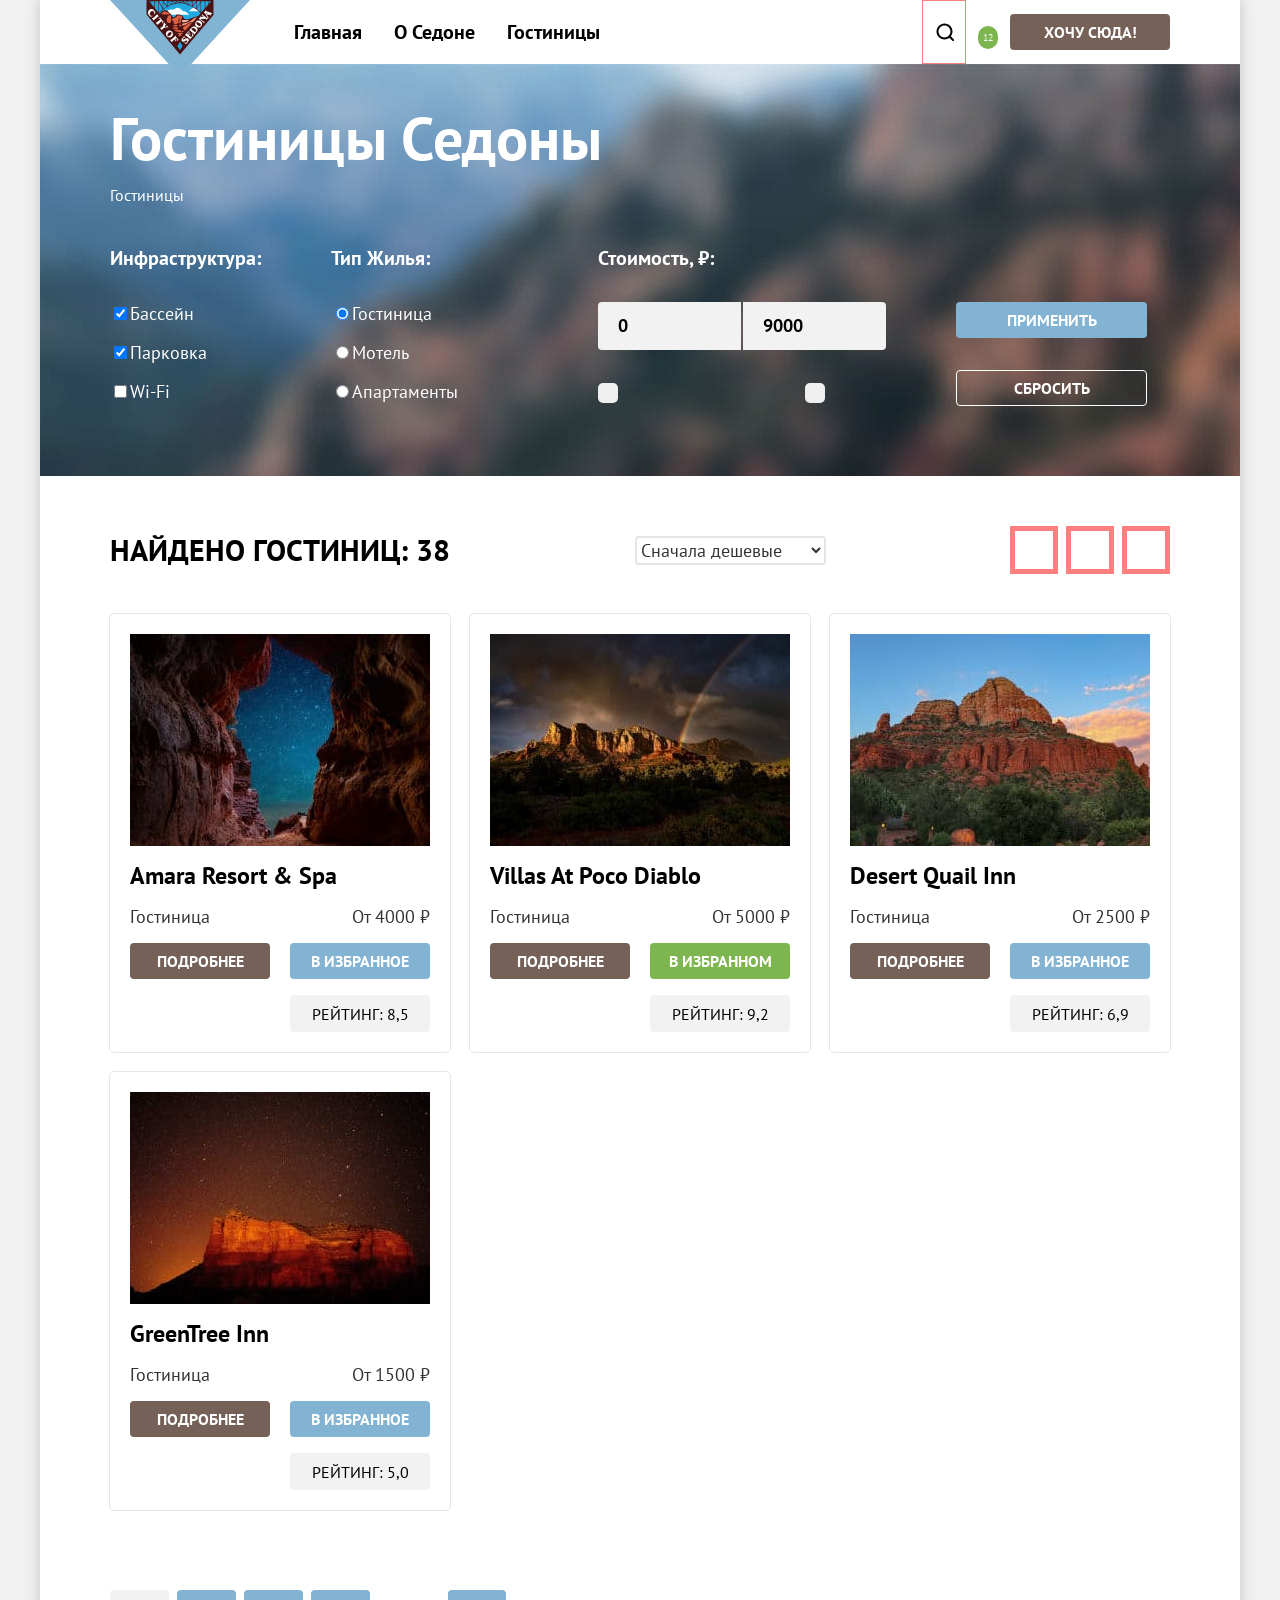
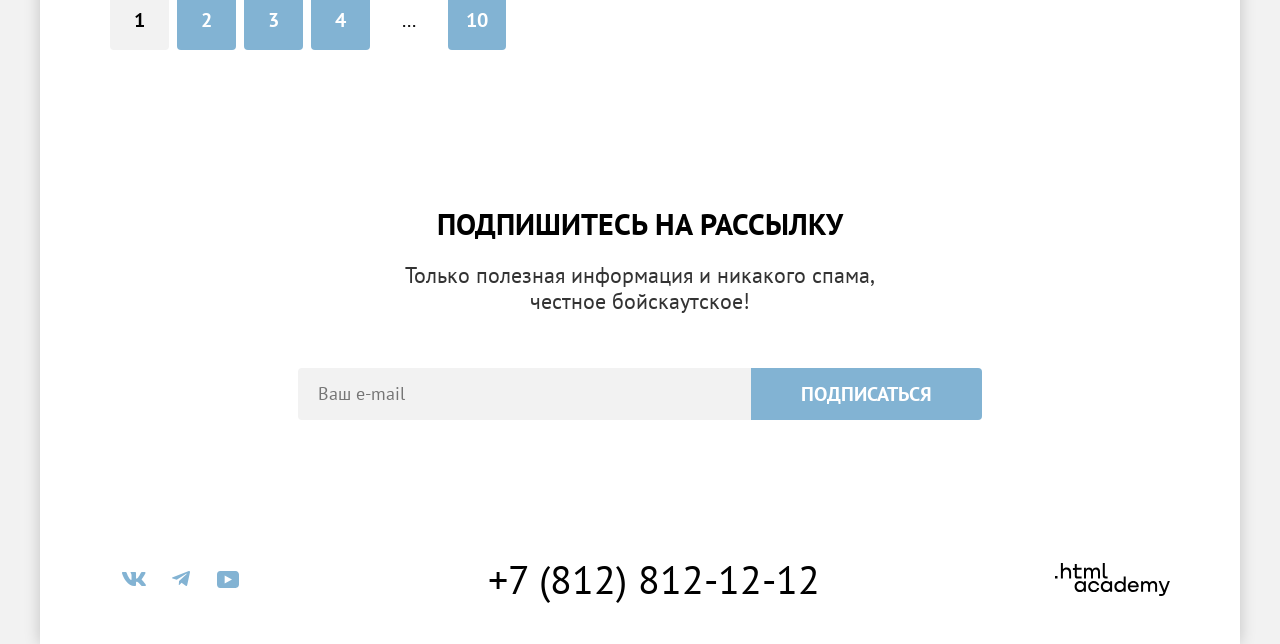
==== commit a579abf2: "Добавляет декоративные элементы на сайт" ====
--- a/catalog.html
+++ b/catalog.html
@@ -1,291 +1,290 @@
 <!DOCTYPE html>
 <html lang="ru">
 
-<head>
-   <meta charset="utf-8">
-   <title>Гостиницы Седоны</title>
-   <link rel="stylesheet" href="styles/styles.css">
-</head>
+  <head>
+    <meta charset="utf-8">
+    <title>Гостиницы Седоны</title>
+    <link rel="stylesheet" href="styles/styles.css">
+  </head>
 
-<body>
-   <div class="container">
+  <body>
+    <div class="container">
       <header class="header" data-test="header">
-         <nav class="nav">
-            <a class="logo" href="index.html" aria-current="page">
-               <img src="images/logo.svg" width="140" height="70" alt="Логотип сайта города Седона">
-            </a>
-            <ul class="list nav-list">
-               <li class="nav-item">
-                  <a class="nav-link" href="index.html">Главная</a>
-               </li>
-               <li class="nav-item">
-                  <a class="nav-link" href="#">О Седоне</a>
-               </li>
-               <li class="nav-item">
-                  <a class="nav-link nav-link-current" aria-current="page">Гостиницы</a>
-               </li>
-            </ul>
-            <ul class="list nav-list user-menu-list">
-               <li class="user-menu-item">
-                  <a class="nav-link user-menu-search" href="#">
-                     <span class="visually-hidden">Поиск по сайту</span>
-                  </a>
-               </li>
-               <li class="user-menu-item">
-                  <a class="nav-link user-menu-favorites" href="#">
-                     <span class="visually-hidden">Гостиниц в избранном</span>
-                     <span class="favorites-number">12</span>
-                  </a>
-               </li>
-               <li class="user-menu-item">
-                  <a class="button user-menu-button" href="#">Хочу сюда!
-                  </a>
-               </li>
-            </ul>
-         </nav>
+        <nav class="nav">
+          <a class="logo" href="index.html" aria-current="page">
+            <img src="images/logo.svg" width="140" height="70" alt="Логотип сайта города Седона">
+          </a>
+          <ul class="list nav-list">
+            <li class="nav-item">
+              <a class="nav-link" href="index.html">Главная</a>
+            </li>
+            <li class="nav-item">
+              <a class="nav-link" href="#">О Седоне</a>
+            </li>
+            <li class="nav-item">
+              <a class="nav-link nav-link-current" aria-current="page">Гостиницы</a>
+            </li>
+          </ul>
+          <ul class="list nav-list user-menu-list">
+            <li class="user-menu-item">
+              <a class="nav-link user-menu-search" href="#">
+                <span class="visually-hidden">Поиск по сайту</span>
+              </a>
+            </li>
+            <li class="user-menu-item">
+              <a class="nav-link user-menu-favorites" href="#">
+                <span class="visually-hidden">Гостиниц в избранном</span>
+                <span class="favorites-number">12</span>
+              </a>
+            </li>
+            <li class="user-menu-item">
+              <a class="button user-menu-button" href="#">Хочу сюда!
+              </a>
+            </li>
+          </ul>
+        </nav>
       </header>
       <main class="main" data-test="main">
-         <div class="catalog-top">
-            <h1 class="catalog-top-title">Гостиницы Седоны</h1>
-            <ul class="list breadcrumbs-list">
-               <li class="breadcrumbs-item">
-                  <a class="breadcrumbs-link breadcrumbs-link-index" href="index.html">
-                     <span class="visually-hidden">Главная</span>
-                  </a>
-               <li class="breadcrumbs-item">
-                  <a class="breadcrumbs-link" aria-current="page">Гостиницы</a>
-               </li>
+        <div class="catalog-top">
+          <h1 class="catalog-top-title">Гостиницы Седоны</h1>
+          <ul class="list breadcrumbs-list">
+            <li class="breadcrumbs-item">
+              <a class="breadcrumbs-link breadcrumbs-link-index" href="index.html">
+                <span class="visually-hidden">Главная</span>
+              </a>
+            <li class="breadcrumbs-item">
+              <a class="breadcrumbs-link" aria-current="page">Гостиницы</a>
+            </li>
+          </ul>
+          <section class="filter" data-test="filter">
+            <h2 class="visually-hidden">Выбор гостиницы по параметрам</h2>
+            <form class="filter-form" action="https://echo.htmlacademy.ru/" method="get">
+              <fieldset class="filter-group">
+                <legend class="filter-title">Инфраструктура:</legend>
+                <ul class="list filter-list">
+                  <li class="filter-item">
+                    <label class="filter-subject" for="pool">
+                      <input class="input-box" type="checkbox" id="pool" name="pool" checked>Бассейн
+                    </label>
+                  </li>
+                  <li class="filter-item">
+                    <label class="filter-subject" for="parking">
+                      <input class="input-box" type="checkbox" id="parking" name="parking" checked>Парковка
+                    </label>
+                  </li>
+                  <li class="filter-item">
+                    <label class="filter-subject" for="wi-fi">
+                      <input class="input-box" type="checkbox" id="wi-fi" name="wi-fi">Wi-Fi
+                    </label>
+                  </li>
+                </ul>
+              </fieldset>
+              <fieldset class="filter-group">
+                <legend class="filter-title">Тип Жилья:</legend>
+                <ul class="list filter-list">
+                  <li class="filter-item">
+                    <label class="filter-subject" for="hotel">
+                      <input class="input-radio" type="radio" id="hotel" name="accommodation-type" value="hotel"
+                        checked>Гостиница
+                    </label>
+                  </li>
+                  <li class="filter-item">
+                    <label class="filter-subject" for="motel">
+                      <input class="input-radio" type="radio" id="motel" name="accommodation-type" value="motel">Мотель
+                    </label>
+                  </li>
+                  <li class="filter-item">
+                    <label class="filter-subject" for="apartments">
+                      <input class="input-radio" type="radio" id="apartments" name="accommodation-type"
+                        value="apartments">Апартаменты
+                    </label>
+                  </li>
+                </ul>
+              </fieldset>
+              <fieldset class="filter-group filter-group-price">
+                <legend class="filter-title">Стоимость, ₽:</legend>
+                <label class="filter-subject" for="price-min">
+                  <span class="visually-hidden">От</span>
+                  <input class="input filter-input" type="text" id="price-min" name="price-min"
+                    placeholder="Введите минимальную" value="0">
+                </label>
+                <label class="filter-subject" for="price-max">
+                  <span class="visually-hidden">До</span>
+                  <input class="input filter-input filter-input-right" type="text" id="price-max" name="price-max"
+                    placeholder="Введите максимальную" value="9000">
+                </label>
+                <button class="button-slider" type="button">
+                  <span class="visually-hidden">Регулирует минимальную стоимость</span>
+                </button>
+                <button class="button-slider button-slider-right" type="button">
+                  <span class="visually-hidden">Регулирует максимальную стоимость</span>
+                </button>
+              </fieldset>
+              <div class="filter-form-buttons">
+                <button class="button filter-form-button" type="submit">Применить</button>
+                <button class="button filter-form-button button-reset" type="reset">Сбросить</button>
+              </div>
+            </form>
+          </section>
+        </div>
+        <section class="catalog" data-test="catalog">
+          <div class="sorting-wrapper">
+            <h2 class="title"> Найдено гостиниц: 38</h2>
+            <select class="select-sorting" aria-label="Сортировка">
+              <option value="cheap" selected>Сначала дешевые</option>
+              <option value="expensive">Сначала дорогие</option>
+              <option value="popular">Сначала популярные</option>
+              <option value="rating">По рейтингу</option>
+            </select>
+            <ul class="list view-mode-list">
+              <li class="view-mode-item">
+                <a class="view-mode-link view-mode-selected" href="catalog.html?view=list">
+                  <span class="visually-hidden">Показать списком</span>
+                </a>
+              </li>
+              <li class="view-mode-item">
+                <a class="view-mode-link" href="catalog.html?view=card">
+                  <span class="visually-hidden">Показать по одной карточке</span>
+                </a>
+              </li>
+              <li class="view-mode-item">
+                <a class="view-mode-link" href="catalog.html?view=tile">
+                  <span class="visually-hidden">Показать группу карточек</span>
+                </a>
+              </li>
             </ul>
-            <section class="filter" data-test="filter">
-               <h2 class="visually-hidden">Выбор гостиницы по параметрам</h2>
-               <form class="filter-form" action="https://echo.htmlacademy.ru/" method="get">
-                  <fieldset class="filter-group">
-                     <legend class="filter-title">Инфраструктура:</legend>
-                     <ul class="list filter-list">
-                        <li class="filter-item">
-                           <label class="filter-subject" for="pool">
-                              <input class="input-box" type="checkbox" id="pool" name="pool" checked>Бассейн
-                           </label>
-                        </li>
-                        <li class="filter-item">
-                           <label class="filter-subject" for="parking">
-                              <input class="input-box" type="checkbox" id="parking" name="parking" checked>Парковка
-                           </label>
-                        </li>
-                        <li class="filter-item">
-                           <label class="filter-subject" for="wi-fi">
-                              <input class="input-box" type="checkbox" id="wi-fi" name="wi-fi">Wi-Fi
-                           </label>
-                        </li>
-                     </ul>
-                  </fieldset>
-                  <fieldset class="filter-group">
-                     <legend class="filter-title">Тип Жилья:</legend>
-                     <ul class="list filter-list">
-                        <li class="filter-item">
-                           <label class="filter-subject" for="hotel">
-                              <input class="input-radio" type="radio" id="hotel" name="accommodation-type" value="hotel"
-                                 checked>Гостиница
-                           </label>
-                        </li>
-                        <li class="filter-item">
-                           <label class="filter-subject" for="motel">
-                              <input class="input-radio" type="radio" id="motel" name="accommodation-type"
-                                 value="motel">Мотель
-                           </label>
-                        </li>
-                        <li class="filter-item">
-                           <label class="filter-subject" for="apartments">
-                              <input class="input-radio" type="radio" id="apartments" name="accommodation-type"
-                                 value="apartments">Апартаменты
-                           </label>
-                        </li>
-                     </ul>
-                  </fieldset>
-                  <fieldset class="filter-group filter-group-price">
-                     <legend class="filter-title">Стоимость, ₽:</legend>
-                     <label class="filter-subject" for="price-min">
-                        <span class="visually-hidden">От</span>
-                        <input class="input filter-input" type="text" id="price-min" name="price-min"
-                           placeholder="Введите минимальную" value="0">
-                     </label>
-                     <label class="filter-subject" for="price-max">
-                        <span class="visually-hidden">До</span>
-                        <input class="input filter-input filter-input-right" type="text" id="price-max" name="price-max"
-                           placeholder="Введите максимальную" value="9000">
-                     </label>
-                     <button class="button-slider" type="button">
-                        <span class="visually-hidden">Регулирует минимальную стоимость</span>
-                     </button>
-                     <button class="button-slider button-slider-right" type="button">
-                        <span class="visually-hidden">Регулирует максимальную стоимость</span>
-                     </button>
-                  </fieldset>
-                  <div class="filter-form-buttons">
-                     <button class="button filter-form-button" type="submit">Применить</button>
-                     <button class="button filter-form-button button-reset" type="reset">Сбросить</button>
-                  </div>
-               </form>
-            </section>
-         </div>
-         <section class="catalog" data-test="catalog">
-            <div class="sorting-wrapper">
-               <h2 class="title"> Найдено гостиниц: 38</h2>
-               <select class="select-sorting" aria-label="Сортировка">
-                  <option value="cheap" selected>Сначала дешевые</option>
-                  <option value="expensive">Сначала дорогие</option>
-                  <option value="popular">Сначала популярные</option>
-                  <option value="rating">По рейтингу</option>
-               </select>
-               <ul class="list view-mode-list">
-                  <li class="view-mode-item">
-                     <a class="view-mode-link view-mode-selected" href="catalog.html?view=list">
-                        <span class="visually-hidden">Показать списком</span>
-                     </a>
-                  </li>
-                  <li class="view-mode-item">
-                     <a class="view-mode-link" href="catalog.html?view=card">
-                        <span class="visually-hidden">Показать по одной карточке</span>
-                     </a>
-                  </li>
-                  <li class="view-mode-item">
-                     <a class="view-mode-link" href="catalog.html?view=tile">
-                        <span class="visually-hidden">Показать группу карточек</span>
-                     </a>
-                  </li>
-               </ul>
-            </div>
-            <ul class="list catalog-list">
-               <li class="catalog-item">
-                  <a class="catalog-img-link" tabindex="-1" href="#">
-                     <img class="catalog-image" src="images/hotels/hotel-1.jpg" width="300" height="212"
-                        alt="Узкий скальный проход с видом на звёздное небо">
-                  </a>
-                  <a class="catalog-title-link" href="#">
-                     <h3 class="subtitle catalog-title" lang="en">Amara Resort & Spa</h3>
-                  </a>
-                  <p class="subtitle-text">Гостиница</p>
-                  <p class="subtitle-text subtitle-text-price">От 4000 ₽</p>
-                  <a class="button button-info" href="#">Подробнее</a>
-                  <button class="button button-favorite">В Избранное</button>
-                  <p class="stars stars-four">
-                     <span class="visually-hidden">4 звезды</span>
-                  </p>
-                  <p class="button button-rating">Рейтинг: 8,5</p>
-               </li>
-               <li class="catalog-item">
-                  <a class="catalog-img-link" tabindex="-1" href="#">
-                     <img class="catalog-image" src="images/hotels/hotel-2.jpg" width="300" height="212"
-                        alt="Горы на фоне вечернего неба с радугой">
-                  </a>
-                  <a class="catalog-title-link" href="#">
-                     <h3 class="subtitle catalog-title" lang="es">Villas at Poco Diablo</h3>
-                  </a>
-                  <p class="subtitle-text">Гостиница</p>
-                  <p class="subtitle-text subtitle-text-price">От 5000 ₽</p>
-                  <a class="button button-info" href="#">Подробнее</a>
-                  <button class="button button-favorite button-favorite-active">В Избранном</button>
-                  <p class="stars stars-four">
-                     <span class="visually-hidden">4 звезды</span>
-                  </p>
-                  <p class="button button-rating">Рейтинг: 9,2</p>
-               </li>
-               <li class="catalog-item">
-                  <a class="catalog-img-link" tabindex="-1" href="#">
-                     <img class="catalog-image" src="images/hotels/hotel-3.jpg" width="300" height="212"
-                        alt="Гора на фоне голубого неба">
-                  </a>
-                  <a class="catalog-title-link" href="#">
-                     <h3 class="subtitle catalog-title" lang="en">Desert Quail Inn</h3>
-                  </a>
-                  <p class="subtitle-text">Гостиница</p>
-                  <p class="subtitle-text subtitle-text-price">От 2500 ₽</p>
-                  <a class="button button-info" href="#">Подробнее</a>
-                  <button class="button button-favorite">В Избранное</button>
-                  <p class="stars stars-three">
-                     <span class="visually-hidden">3 звезды</span>
-                  </p>
-                  <p class="button button-rating">Рейтинг: 6,9</p>
-               </li>
-               <li class="catalog-item">
-                  <a class="catalog-img-link" tabindex="-1" href="#">
-                     <img class="catalog-image" src="images/hotels/hotel-4.jpg" width="300" height="212"
-                        alt="Звёздное небо над красными скалами">
-                  </a>
-                  <a class="catalog-title-link" href="#">
-                     <h3 class="subtitle catalog-title" lang="en">GreenTree Inn</h3>
-                  </a>
-                  <p class="subtitle-text">Гостиница</p>
-                  <p class="subtitle-text subtitle-text-price">От 1500 ₽</p>
-                  <a class="button button-info" href="#">Подробнее</a>
-                  <button class="button button-favorite">В Избранное</button>
-                  <p class="stars stars-two">
-                     <span class="visually-hidden">2 звезды</span>
-                  </p>
-                  <p class="button button-rating">Рейтинг: 5,0</p>
-               </li>
-            </ul>
-            <ul class="list pagination-list">
-               <li class="pagination-item">
-                  <a class="button button-pagination button-pagination-current">1</a>
-               </li>
-               <li class="pagination-item">
-                  <a class="button button-pagination" href="#">2</a>
-               </li>
-               <li class="pagination-item">
-                  <a class="button button-pagination" href="#">3</a>
-               </li>
-               <li class="pagination-item">
-                  <a class="button button-pagination" href="#">4</a>
-               </li>
-               <li class="pagination-item">
-                  <span class="button button-pagination pagination-dots">...</span>
-               </li>
-               <li class="pagination-item">
-                  <a class="button button-pagination button-pagination-two-digits" href="#">10</a>
-               </li>
-            </ul>
-         </section>
-         <section class="subscribe" data-test="subscribe">
-            <div class="title-wrapper subscribe-wrapper">
-               <h2 class="title">Подпишитесь на рассылку</h2>
-               <p class="title-text">Только полезная информация и никакого спама, <br> честное бойскаутское!</p>
-            </div>
-            <form class="subscribe-form" action="https://echo.htmlacademy.ru/" method="post">
-               <label class="visually-hidden" for="subscribe-email">Введите ваш email</label>
-               <input class="input" type="email" id="subscribe-email" name="subscribe-email" placeholder="Ваш e-mail"
-                  required>
-               <button class="button button-subscribe" type="submit">Подписаться</button>
-            </form>
-         </section>
+          </div>
+          <ul class="list catalog-list">
+            <li class="catalog-item">
+              <a class="catalog-img-link" tabindex="-1" href="#">
+                <img class="catalog-image" src="images/hotels/hotel-1.jpg" width="300" height="212"
+                  alt="Узкий скальный проход с видом на звёздное небо">
+              </a>
+              <a class="catalog-title-link" href="#">
+                <h3 class="subtitle catalog-title" lang="en">Amara Resort & Spa</h3>
+              </a>
+              <p class="subtitle-text">Гостиница</p>
+              <p class="subtitle-text subtitle-text-price">От 4000 ₽</p>
+              <a class="button button-info" href="#">Подробнее</a>
+              <button class="button button-favorite">В Избранное</button>
+              <p class="stars stars-four">
+                <span class="visually-hidden">4 звезды</span>
+              </p>
+              <p class="button button-rating">Рейтинг: 8,5</p>
+            </li>
+            <li class="catalog-item">
+              <a class="catalog-img-link" tabindex="-1" href="#">
+                <img class="catalog-image" src="images/hotels/hotel-2.jpg" width="300" height="212"
+                  alt="Горы на фоне вечернего неба с радугой">
+              </a>
+              <a class="catalog-title-link" href="#">
+                <h3 class="subtitle catalog-title" lang="es">Villas at Poco Diablo</h3>
+              </a>
+              <p class="subtitle-text">Гостиница</p>
+              <p class="subtitle-text subtitle-text-price">От 5000 ₽</p>
+              <a class="button button-info" href="#">Подробнее</a>
+              <button class="button button-favorite button-favorite-active">В Избранном</button>
+              <p class="stars stars-four">
+                <span class="visually-hidden">4 звезды</span>
+              </p>
+              <p class="button button-rating">Рейтинг: 9,2</p>
+            </li>
+            <li class="catalog-item">
+              <a class="catalog-img-link" tabindex="-1" href="#">
+                <img class="catalog-image" src="images/hotels/hotel-3.jpg" width="300" height="212"
+                  alt="Гора на фоне голубого неба">
+              </a>
+              <a class="catalog-title-link" href="#">
+                <h3 class="subtitle catalog-title" lang="en">Desert Quail Inn</h3>
+              </a>
+              <p class="subtitle-text">Гостиница</p>
+              <p class="subtitle-text subtitle-text-price">От 2500 ₽</p>
+              <a class="button button-info" href="#">Подробнее</a>
+              <button class="button button-favorite">В Избранное</button>
+              <p class="stars stars-three">
+                <span class="visually-hidden">3 звезды</span>
+              </p>
+              <p class="button button-rating">Рейтинг: 6,9</p>
+            </li>
+            <li class="catalog-item">
+              <a class="catalog-img-link" tabindex="-1" href="#">
+                <img class="catalog-image" src="images/hotels/hotel-4.jpg" width="300" height="212"
+                  alt="Звёздное небо над красными скалами">
+              </a>
+              <a class="catalog-title-link" href="#">
+                <h3 class="subtitle catalog-title" lang="en">GreenTree Inn</h3>
+              </a>
+              <p class="subtitle-text">Гостиница</p>
+              <p class="subtitle-text subtitle-text-price">От 1500 ₽</p>
+              <a class="button button-info" href="#">Подробнее</a>
+              <button class="button button-favorite">В Избранное</button>
+              <p class="stars stars-two">
+                <span class="visually-hidden">2 звезды</span>
+              </p>
+              <p class="button button-rating">Рейтинг: 5,0</p>
+            </li>
+          </ul>
+          <ul class="list pagination-list">
+            <li class="pagination-item">
+              <a class="button button-pagination button-pagination-current">1</a>
+            </li>
+            <li class="pagination-item">
+              <a class="button button-pagination" href="#">2</a>
+            </li>
+            <li class="pagination-item">
+              <a class="button button-pagination" href="#">3</a>
+            </li>
+            <li class="pagination-item">
+              <a class="button button-pagination" href="#">4</a>
+            </li>
+            <li class="pagination-item">
+              <span class="button button-pagination pagination-dots">...</span>
+            </li>
+            <li class="pagination-item">
+              <a class="button button-pagination button-pagination-two-digits" href="#">10</a>
+            </li>
+          </ul>
+        </section>
+        <section class="subscribe" data-test="subscribe">
+          <div class="title-wrapper subscribe-wrapper">
+            <h2 class="title">Подпишитесь на рассылку</h2>
+            <p class="title-text">Только полезная информация и никакого спама, <br> честное бойскаутское!</p>
+          </div>
+          <form class="subscribe-form" action="https://echo.htmlacademy.ru/" method="post">
+            <label class="visually-hidden" for="subscribe-email">Введите ваш email</label>
+            <input class="input" type="email" id="subscribe-email" name="subscribe-email" placeholder="Ваш e-mail"
+              required>
+            <button class="button button-subscribe" type="submit">Подписаться</button>
+          </form>
+        </section>
       </main>
       <footer class="footer" data-test="footer">
-         <section class="socials">
-            <h2 class="visually-hidden">Мы в социальных сетях</h2>
-            <ul class="list socials-list">
-               <li class="socials-item">
-                  <a class="socials-link socials-link-vk" href="https://vk.com/htmlacademy">
-                     <span class="visually-hidden">ВКонтакте</span>
-                  </a>
-               </li>
-               <li class="socials-item">
-                  <a class="socials-link socials-link-telegram" href="https://t.me/htmlacademy">
-                     <span class="visually-hidden">Телеграм</span>
-                  </a>
-               </li>
-               <li class="socials-item">
-                  <a class="socials-link socials-link-youtube" href="https://www.youtube.com/user/htmlacademyru">
-                     <span class="visually-hidden" lang="en">YouTube</span>
-                  </a>
-               </li>
-            </ul>
-         </section>
-         <address class="contacts"><a class="contacts-phone" href="tel:+78128121212">+7 (812) 812-12-12</a></address>
-         <a class="developer-link" href="https://htmlacademy.ru/intensive/htmlcss">
-            <span class="visually-hidden">Логотип разработчика сайта HTML Academy</span>
-         </a>
+        <section class="socials">
+          <h2 class="visually-hidden">Мы в социальных сетях</h2>
+          <ul class="list socials-list">
+            <li class="socials-item">
+              <a class="socials-link socials-link-vk" href="https://vk.com/htmlacademy">
+                <span class="visually-hidden">ВКонтакте</span>
+              </a>
+            </li>
+            <li class="socials-item">
+              <a class="socials-link socials-link-telegram" href="https://t.me/htmlacademy">
+                <span class="visually-hidden">Телеграм</span>
+              </a>
+            </li>
+            <li class="socials-item">
+              <a class="socials-link socials-link-youtube" href="https://www.youtube.com/user/htmlacademyru">
+                <span class="visually-hidden" lang="en">YouTube</span>
+              </a>
+            </li>
+          </ul>
+        </section>
+        <address class="contacts"><a class="contacts-phone" href="tel:+78128121212">+7 (812) 812-12-12</a></address>
+        <a class="developer-link" href="https://htmlacademy.ru/intensive/htmlcss">
+          <span class="visually-hidden">Логотип разработчика сайта HTML Academy</span>
+        </a>
       </footer>
-   </div>
-</body>
+    </div>
+  </body>
 
-</html>+</html>
--- a/styles/styles.css
+++ b/styles/styles.css
@@ -107,8 +107,22 @@
 }
 
 .user-menu-search {
-  outline: 5px solid rgba(252, 0, 0, 0.5);
-  outline-offset: -5px;
+  outline: 1px solid rgba(252, 0, 0, 0.5);
+  outline-offset: -1px;
+  display: flex;
+  justify-content: end;
+  align-items: center;
+  width: 20px;
+  height: 20px;
+}
+
+.user-menu-search::before {
+  content: "";
+  display: block;
+  background: #000000;
+  width: 18px;
+  height: 18px;
+  mask: url("../images/icons/search.svg") no-repeat center;
 }
 
 .favorites-number {
@@ -289,10 +303,40 @@
 }
 
 .advices-img {
-  outline: 5px solid rgba(0, 118, 252, 0.5);
-  outline-offset: -5px;
+  outline: 1px solid rgba(0, 118, 252, 0.5);
+  display: flex;
+  justify-content: center;
+  align-items: center;
   width: 75px;
   height: 72px;
+}
+
+.advices-img-food {
+  justify-content: end;
+}
+
+.advices-img::before {
+  content: "";
+  display: block;
+  background: #83b3d3;
+}
+
+.advices-img-house::before {
+  width: 75px;
+  height: 72px;
+  mask: url("../images/house.svg") no-repeat center;
+}
+
+.advices-img-food::before {
+  width: 74px;
+  height: 70px;
+  mask: url("../images/food.svg") no-repeat;
+}
+
+.advices-img-gift::before {
+  width: 64px;
+  height: 76px;
+  mask: url("../images/gift.svg") no-repeat center;
 }
 
 .button-search {
@@ -350,17 +394,50 @@
   display: flex;
 }
 
-.socials-item {
-  outline: 2px solid rgba(252, 0, 0, 0.5);
-  outline-offset: -2px;
-}
-
 .socials-link {
-  display: block;
+  display: flex;
+  justify-content: center;
+  align-items: center;
   width: 47px;
   height: 40px;
   /* color: inherit; */
-  text-decoration: none;
+  /* text-decoration: none; */
+}
+
+.socials-link::before {
+  content: "";
+  display: block;
+  background: #83b3d3;
+}
+
+.socials-link-vk::before {
+  width: 24px;
+  height: 14px;
+  mask: url("../images/socials/vk.svg") no-repeat center;
+}
+
+.socials-link-telegram::before {
+  width: 18px;
+  height: 16px;
+  mask: url("../images/socials/telegram.svg") no-repeat center;
+}
+
+.socials-link-youtube::before {
+  width: 22px;
+  height: 17px;
+  mask: url("../images/socials/youtube.svg") no-repeat center;
+}
+
+.socials-link:hover::before {
+  background: #68a2ca;
+}
+
+.socials-link:focus::before {
+  background: #68a2ca;
+}
+
+.socials-link:active::before {
+  background: rgba(104, 162, 202, 0.3);
 }
 
 .contacts-phone {
@@ -373,13 +450,48 @@
   display: inline-block;
 }
 
+.contacts-phone:hover {
+  color: #756157;
+}
+
+.contacts-phone:focus {
+  color: #756157;
+}
+
+.contacts-phone:active {
+  color: rgba(117, 97, 87, 0.3);
+}
+
 .developer-link {
-  outline: 5px solid rgba(25, 0, 252, 0.5);
-  outline-offset: -5px;
-  color: inherit;
-  text-decoration: none;
+  display: flex;
+  justify-content: center;
+  align-items: center;
   width: 115px;
   height: 33px;
+  /* color: inherit; */
+  /* text-decoration: none; */
+  
+}
+
+.developer-link::before {
+  content: "";
+  display: block;
+  width: 115px;
+  height: 33px;
+  background: #000000;
+  mask: url("../images/developer-logo.svg") no-repeat center;
+}
+
+.developer-link:hover::before {
+  background: #756157;
+}
+
+.developer-link:focus::before {
+  background: #756157;
+}
+
+.developer-link:active::before {
+  background: rgba(117, 97, 87, 0.3);
 }
 
 .catalog-top {
@@ -546,7 +658,7 @@
   margin-bottom: 60px;
 }
 
-.catalog-list {                                   /*                   */
+.catalog-list {
   display: grid;
   grid-template-columns: repeat(3, 1fr);
   gap: 20px;
@@ -554,7 +666,7 @@
   margin-bottom: 80px;
 }
 
-.catalog-item {                                   /*                   */
+.catalog-item {
   outline: 1px solid #e6e6e6;
   border-radius: 4px;
   display: grid;
@@ -565,7 +677,7 @@
   box-sizing: border-box;
 }
 
-.catalog-img-link {                                /*                   */
+.catalog-img-link {
   text-decoration: none;
   grid-column: 1 / -1;
 }
@@ -574,7 +686,7 @@
   display: block;
 }
 
-.catalog-title-link {                             /*                   */
+.catalog-title-link {
   text-decoration: none;
   grid-column: 1 / -1;
 }
@@ -584,8 +696,7 @@
 }
 
 .subtitle-text-price {
-  /* text-align: right; */       /** задаёт Ширину по всей ячейке*/
-  justify-self: end;             /** задаёт Ширину по Элементу */
+  justify-self: end;
 }
 
 .button-info {
@@ -649,19 +760,4 @@
 
 .button-pagination-two-digits {
   padding: 12px 18px;
-}
-
-
-/* .subtitle-advantages::after {
-  content: "";
-  position: absolute;
-  left: 0;
-  right: 0;
-  bottom: -2px;
-  background-color: black;
-  height: 2px;
-}
-
-.subtitle-advantages {
-  position: relative;
-} */
+}
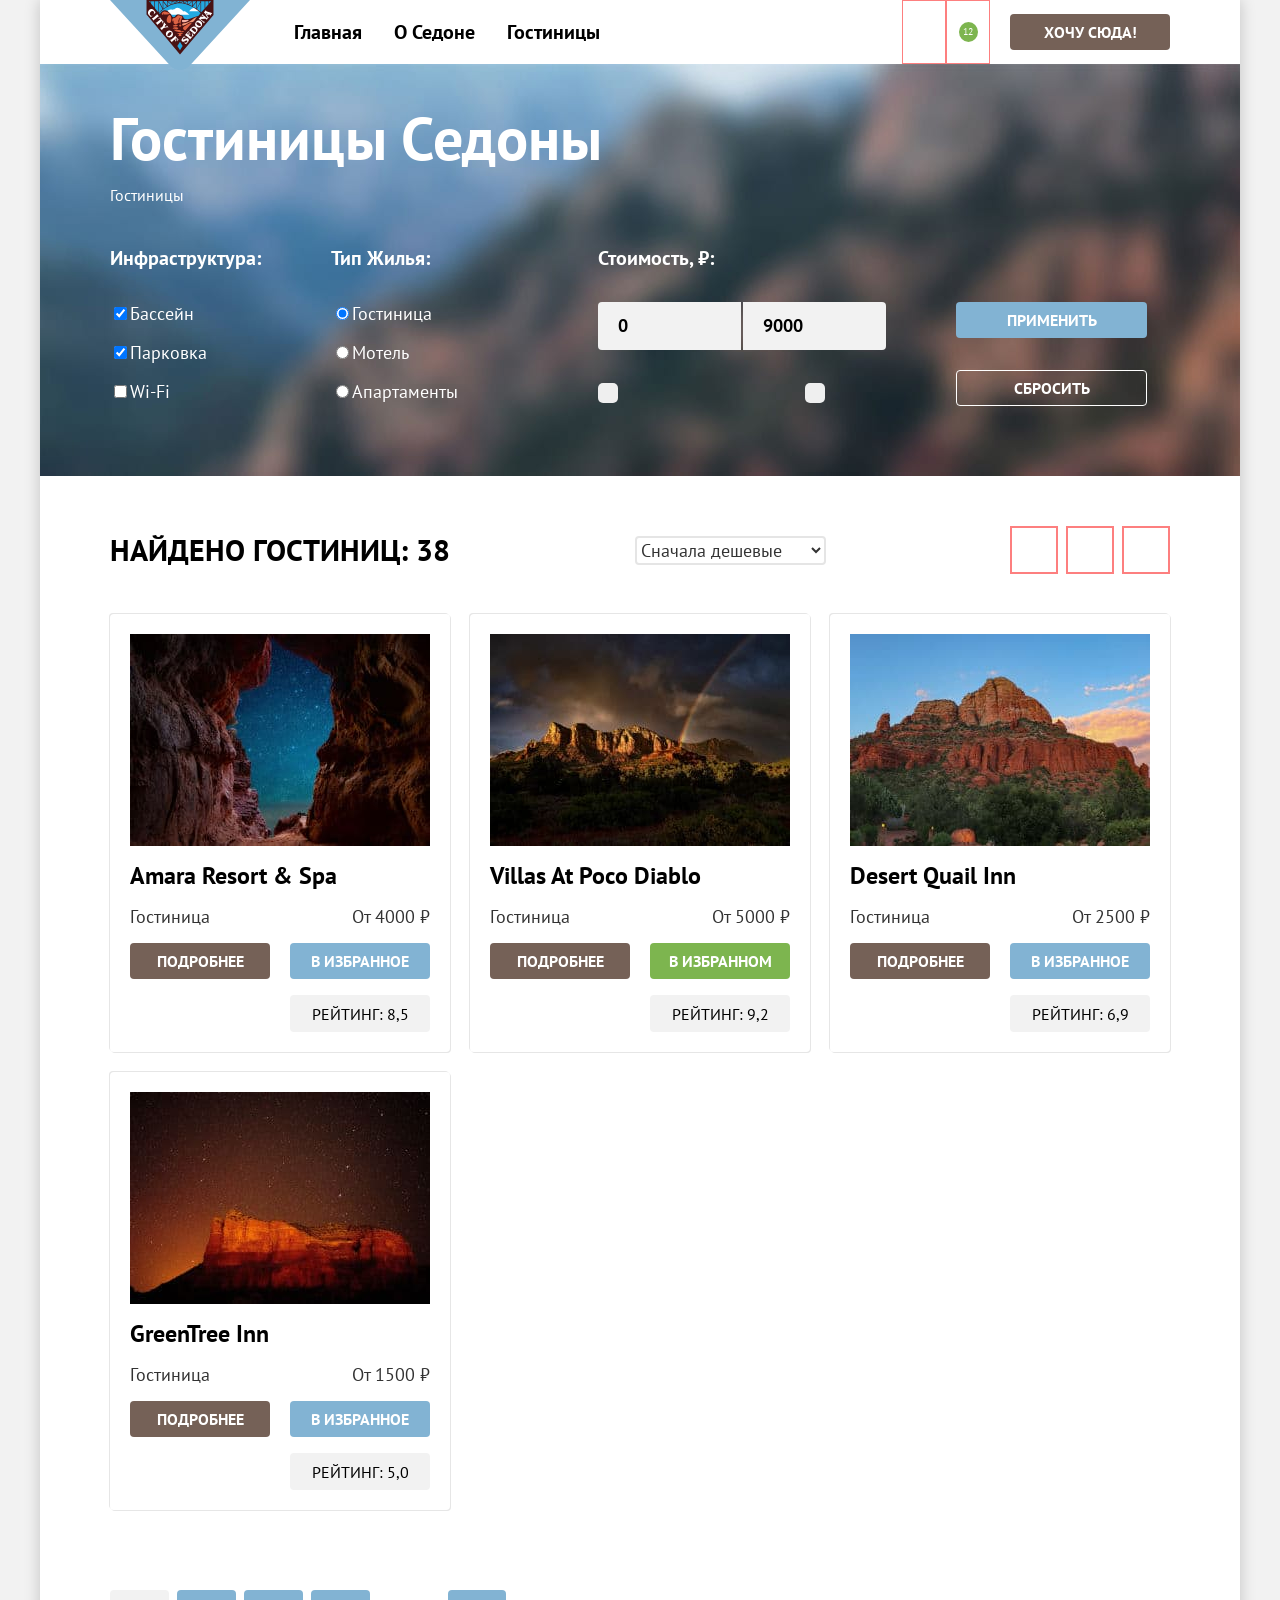
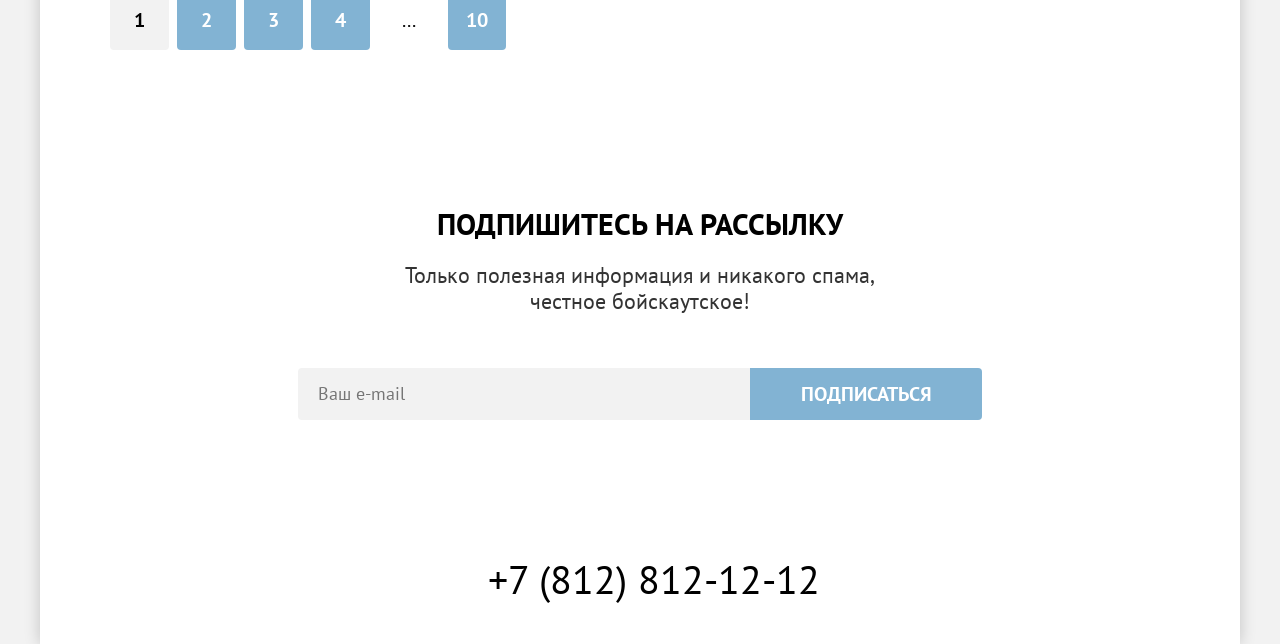
==== commit 7769bc47: "Добавляет изменения в микросетках сайта" ====
--- a/catalog.html
+++ b/catalog.html
@@ -248,7 +248,7 @@
         <section class="subscribe" data-test="subscribe">
           <div class="title-wrapper subscribe-wrapper">
             <h2 class="title">Подпишитесь на рассылку</h2>
-            <p class="title-text">Только полезная информация и никакого спама, <br> честное бойскаутское!</p>
+            <p class="title-text">Только полезная информация и&nbsp;никакого спама, честное&nbsp;бойскаутское!</p>
           </div>
           <form class="subscribe-form" action="https://echo.htmlacademy.ru/" method="post">
             <label class="visually-hidden" for="subscribe-email">Введите ваш email</label>
--- a/styles/styles.css
+++ b/styles/styles.css
@@ -23,32 +23,46 @@
   margin: 0;
 }
 
+* {
+  box-sizing: border-box;
+}
+
+img {
+  max-width: 100%;
+  height: auto;
+}
+
+.visually-hidden {
+  position: fixed;
+  transform: scale(0);
+}
+
 .container {
   background-color: #ffffff;
   box-shadow: 0 0 15px rgba(0, 0, 0, 0.2);
   display: flex;
   flex-direction: column;
+  width: 1200px;
   min-height: 100vh;
   margin: 0 auto;
-  width: 1200px;
   text-align: center;
-}
-
-.visually-hidden {
-  position: fixed;
-  transform: scale(0);
 }
 
 .button {
   color: #ffffff;
   background-color: #82B3D3;
+  display: inline-block;
   font-family: inherit;
   font-size: 16px;
   line-height: 20px;
   font-weight: 700;
   text-transform: uppercase;
   text-decoration: none;
-  border-style: none;
+  text-align: center;
+  padding: 8px 16px;
+  border: none;
+  border-radius: 4px;
+  cursor: pointer;
 }
 
 .header {
@@ -71,7 +85,7 @@
 }
 
 .list {
-  list-style: none;
+  list-style-type: none;
   margin: 0;
   padding: 0;
 }
@@ -98,12 +112,14 @@
   text-decoration: none;
   padding: 20px 16px;
   display: block;
+  position: relative;
 }
 
 .user-menu-list .nav-link {
   width: 20px;
   height: 20px;
   padding: 22px 12px;
+  box-sizing: content-box;
 }
 
 .user-menu-search {
@@ -116,69 +132,74 @@
   height: 20px;
 }
 
-.user-menu-search::before {
-  content: "";
+.user-menu-favorites {
+  outline: 1px solid rgba(252, 0, 0, 0.5);
+  outline-offset: -1px;
+  display: flex;
+  justify-content: end;
+  align-items: center;
+  width: 20px;
+  height: 20px;
+}
+
+.favorites-number {
   display: block;
-  background: #000000;
-  width: 18px;
-  height: 18px;
-  mask: url("../images/icons/search.svg") no-repeat center;
-}
-
-.favorites-number {
   color: #ffffff;
   background-color: #7db54f;
   font-size: 10px;
   line-height: 10px;
   font-weight: 400;
-  border-radius: 10px;
+  border-radius: 50%;
   padding: 5px;
+  padding-left: 4px;
 }
 
 .user-menu-button {
   background-color: #756157;
-  display: block;
-  min-width: 130px;
-  padding: 8px 15px;
-  border-radius: 4px;
+  min-width: 160px;
+  margin-left: 20px;
 }
 
 .main {
   flex-grow: 1;
+  display: flex;
+  flex-direction: column;
+  gap: 20px;
 }
 
 .welcome {
-  background-image: url("../images/pictures/background-rocks-1.jpg");
+  background-image: url("../images/divider.svg"), url("../images/pictures/background-rocks-1.jpg");
   background-repeat: no-repeat;
-  background-color: #95d0f7;
-  background-size: cover;
-  background-position: center;
-  display: flex;
-  justify-content: center;
-  padding: 51px 0 82px;
+  background-color: #bdd6e5;
+  background-position: bottom;
+  padding: 51px 70px 82px;
+}
+
+.welcome-img {
+  display: block;
+  margin-inline: auto;
 }
 
 .title-wrapper {
   display: flex;
   flex-direction: column;
-  padding: 69px 200px;
+  padding: 49px 190px 65px;
   gap: 20px;
 }
 
 .advantages-wrapper {
-  margin-bottom: 21px;
   gap: 25px;
 }
 
 .advices-wrapper {
-  padding: 64px 200px;
+  padding-block: 44px;
 }
 
 .search {
   display: flex;
   flex-direction: column;
   align-items: center;
-  padding: 27px 0 96px;
+  padding: 27px 70px 76px;
 }
 
 .search-wrapper {
@@ -188,7 +209,7 @@
 .subscribe {
   display: flex;
   flex-direction: column;
-  padding: 27px 0 104px;
+  padding: 47px 70px 104px;
 }
 
 .subscribe-wrapper {
@@ -197,7 +218,8 @@
 
 .subscribe-form {
   display: flex;
-  padding: 0 258px;
+  margin-inline: auto;
+  min-width: 684px;
 }
 
 .title {
@@ -236,6 +258,7 @@
   display: flex;
   flex-direction: column;
   flex-wrap: wrap;
+  gap: 25px;
 }
 
 .advantages-list {
@@ -246,13 +269,14 @@
 .advantages-item {
   background-color: rgba(131, 179, 211, 0.12);
   display: flex;
-  flex-direction: column;
+  flex-direction: row;
   flex-grow: 1;
-  align-items: center;
-  gap: 63px;
   width: 400px;
-  padding: 112px 85px 112px;
-  box-sizing: border-box;
+  min-height: 385px;
+}
+
+.advantages-item:nth-child(odd) {
+  background-color: rgba(131, 179, 211, 0.2);
 }
 
 .advantages-item-special {
@@ -260,26 +284,27 @@
   color: #ffffff;
   display: flex;
   flex-direction: row;
-  width: 1200px;
+  flex-grow: 1;
 }
 
 .advantages-item-wrap {
+  display: flex;
+  flex-direction: column;
+  flex-grow: 1;
+  align-items: center;
+  gap: 63px;
+  margin: auto 0;
+  padding: 85px;
+}
+
+.advantages-item-wrap-special {
   gap: 62px;
-  padding: 102px 85px 102px;
-}
-
-.advantages-img {
-  display: block;
-}
-
-.advantages-item-different {
-  background-color:rgba(131, 179, 211, 0.2);
 }
 
 .advices {
   display: flex;
   flex-direction: column;
-  flex-wrap: wrap;
+  gap: 20px;
 }
 
 .advices-list {
@@ -295,10 +320,9 @@
   gap: 30px;
   width: 400px;
   padding: 81px 85px;
-  box-sizing: border-box;
-}
-
-.advices-item-special {
+}
+
+.advices-item:nth-child(odd) {
   background-color: rgba(131, 179, 211, 0.12);
 }
 
@@ -313,38 +337,13 @@
 
 .advices-img-food {
   justify-content: end;
-}
-
-.advices-img::before {
-  content: "";
-  display: block;
-  background: #83b3d3;
-}
-
-.advices-img-house::before {
-  width: 75px;
-  height: 72px;
-  mask: url("../images/house.svg") no-repeat center;
-}
-
-.advices-img-food::before {
-  width: 74px;
-  height: 70px;
-  mask: url("../images/food.svg") no-repeat;
-}
-
-.advices-img-gift::before {
-  width: 64px;
-  height: 76px;
-  mask: url("../images/gift.svg") no-repeat center;
 }
 
 .button-search {
   background-color: #756157;
   font-size: 20px;
   line-height: 36px;
-  padding: 8px 50px;
-  border-radius: 4px;
+  min-width: 376px;
 }
 
 .title-subscribe {
@@ -355,7 +354,7 @@
   background-image: url("../images/pictures/background-rocks-3.jpg");
   background-size: cover;
   background-repeat: no-repeat;
-  background-color: #95d0f7;
+  background-color: #bdd6e5;
   color: #ffffff;
 }
 
@@ -374,7 +373,7 @@
 .button-subscribe {
   font-size: 20px;
   line-height: 36px;
-  padding: 8px 50px;
+  min-width: 232px;
   border-radius: 0 4px 4px 0;
 }
 
@@ -400,44 +399,6 @@
   align-items: center;
   width: 47px;
   height: 40px;
-  /* color: inherit; */
-  /* text-decoration: none; */
-}
-
-.socials-link::before {
-  content: "";
-  display: block;
-  background: #83b3d3;
-}
-
-.socials-link-vk::before {
-  width: 24px;
-  height: 14px;
-  mask: url("../images/socials/vk.svg") no-repeat center;
-}
-
-.socials-link-telegram::before {
-  width: 18px;
-  height: 16px;
-  mask: url("../images/socials/telegram.svg") no-repeat center;
-}
-
-.socials-link-youtube::before {
-  width: 22px;
-  height: 17px;
-  mask: url("../images/socials/youtube.svg") no-repeat center;
-}
-
-.socials-link:hover::before {
-  background: #68a2ca;
-}
-
-.socials-link:focus::before {
-  background: #68a2ca;
-}
-
-.socials-link:active::before {
-  background: rgba(104, 162, 202, 0.3);
 }
 
 .contacts-phone {
@@ -447,19 +408,8 @@
   line-height: 40px;
   text-transform: uppercase;
   text-decoration: none;
+  white-space: nowrap;
   display: inline-block;
-}
-
-.contacts-phone:hover {
-  color: #756157;
-}
-
-.contacts-phone:focus {
-  color: #756157;
-}
-
-.contacts-phone:active {
-  color: rgba(117, 97, 87, 0.3);
 }
 
 .developer-link {
@@ -468,30 +418,6 @@
   align-items: center;
   width: 115px;
   height: 33px;
-  /* color: inherit; */
-  /* text-decoration: none; */
-  
-}
-
-.developer-link::before {
-  content: "";
-  display: block;
-  width: 115px;
-  height: 33px;
-  background: #000000;
-  mask: url("../images/developer-logo.svg") no-repeat center;
-}
-
-.developer-link:hover::before {
-  background: #756157;
-}
-
-.developer-link:focus::before {
-  background: #756157;
-}
-
-.developer-link:active::before {
-  background: rgba(117, 97, 87, 0.3);
 }
 
 .catalog-top {
@@ -504,7 +430,6 @@
   display: flex;
   flex-direction: column;
   padding: 35px 70px 70px;
-  margin-bottom: 50px;
 }
 
 .catalog-top-title {
@@ -535,13 +460,13 @@
 }
 
 .filter-group {
+  display: flex;
+  gap: 18px;
+  flex-direction: column;
   margin: 0;
   margin-bottom: 3px;
   padding: 0;
   border: none;
-  display: flex;
-  gap: 18px;
-  flex-direction: column;
 }
 
 .filter-group-price {
@@ -605,10 +530,7 @@
 }
 
 .filter-form-button {
-  display: block;
   min-width: 191px;
-  padding: 8px 16px;
-  border-radius: 4px;
 }
 
 .button-reset {
@@ -622,8 +544,7 @@
   display: flex;
   justify-content: space-between;
   align-items: center;
-  padding: 0 70px;
-  margin-bottom: 40px;
+  padding: 30px 70px 20px;
 }
 
 .select-sorting {
@@ -642,8 +563,8 @@
 }
 
 .view-mode-item {
-  outline: 5px solid rgba(252, 0, 0, 0.5);
-  outline-offset: -5px;
+  outline: 2px solid rgba(252, 0, 0, 0.5);
+  outline-offset: -2px;
   width: 48px;
   height: 48px;
 }
@@ -654,36 +575,38 @@
 }
 
 .catalog {
+  display: flex;
+  flex-direction: column;
+  gap: 20px;
   text-align: left;
-  margin-bottom: 60px;
 }
 
 .catalog-list {
   display: grid;
   grid-template-columns: repeat(3, 1fr);
   gap: 20px;
-  padding: 0 70px;
-  margin-bottom: 80px;
+  padding: 0 70px 20px;
 }
 
 .catalog-item {
-  outline: 1px solid #e6e6e6;
-  border-radius: 4px;
   display: grid;
   grid-template-columns: 1fr 1fr;
   row-gap: 16px;
   column-gap: 20px;
   padding: 20px;
-  box-sizing: border-box;
+  box-shadow: 1px 1px #e6e6e6, -1px -1px #e6e6e6;
+  border-radius: 4px;
 }
 
 .catalog-img-link {
   text-decoration: none;
   grid-column: 1 / -1;
+  justify-self: center;
 }
 
 .catalog-image {
   display: block;
+  object-fit: contain;
 }
 
 .catalog-title-link {
@@ -701,18 +624,6 @@
 
 .button-info {
   background-color: #756157;
-  display: block;
-  text-align: center;
-  min-width: 110px;
-  padding: 8px 15px;
-  border-radius: 4px;
-}
-
-.button-favorite {
-  display: block;
-  min-width: 110px;
-  padding: 8px 15px;
-  border-radius: 4px;
 }
 
 .button-favorite-active {
@@ -723,10 +634,8 @@
   color: #000000;
   background-color: #F2F2F2;
   font-weight: 400;
-  text-align: center;
-  min-width: 110px;
-  padding: 9px 15px 8px;
-  border-radius: 4px;
+  padding: 9px 16px 8px;
+  cursor: default;
 }
 
 .catalog-item p {
@@ -735,16 +644,14 @@
 
 .pagination-list {
   display: flex;
-  padding: 0 70px;
+  padding: 40px 70px;
   gap: 8px;
 }
 
 .button-pagination {
-  display: block;
   font-size: 20px;
   line-height: 36px;
   padding: 12px 24px;
-  border-radius: 4px;
 }
 
 .button-pagination-current {
@@ -756,8 +663,9 @@
   font-weight: 400;
   color: #000000;
   background-color: transparent;
+  cursor: default;
 }
 
 .button-pagination-two-digits {
   padding: 12px 18px;
-}+}
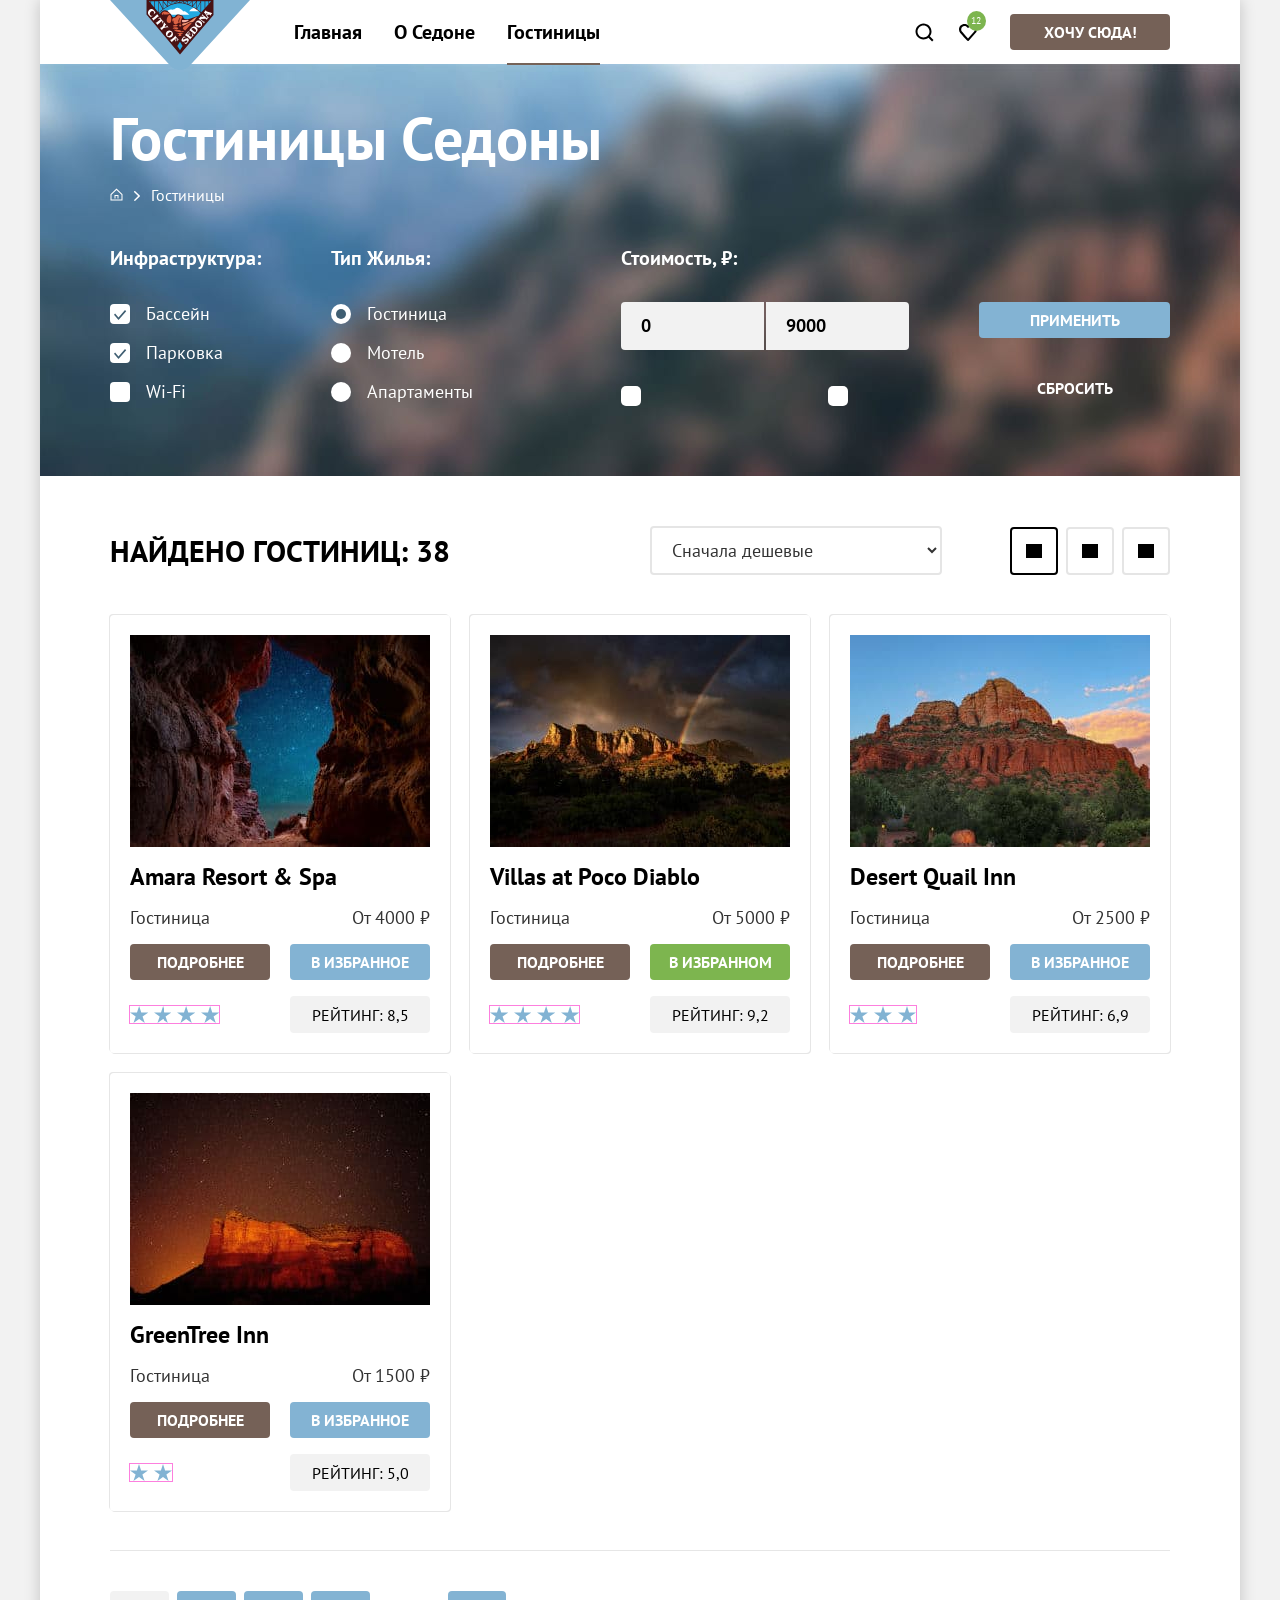
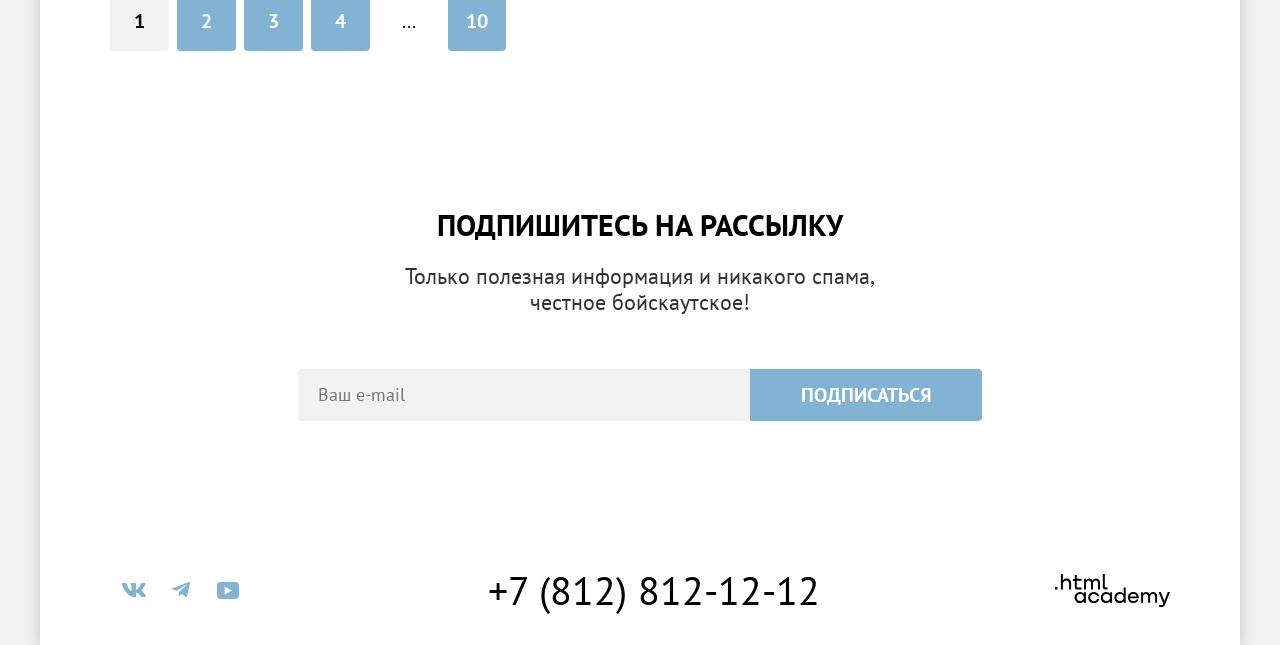
==== commit 2f73a11a: "Добавляет декоративные элементы на сайт Добавляет обновленную папку images" ====
--- a/catalog.html
+++ b/catalog.html
@@ -27,12 +27,12 @@
           </ul>
           <ul class="list nav-list user-menu-list">
             <li class="user-menu-item">
-              <a class="nav-link user-menu-search" href="#">
+              <a class="nav-link user-menu-link user-menu-search" href="#">
                 <span class="visually-hidden">Поиск по сайту</span>
               </a>
             </li>
             <li class="user-menu-item">
-              <a class="nav-link user-menu-favorites" href="#">
+              <a class="nav-link user-menu-link user-menu-favorites" href="#">
                 <span class="visually-hidden">Гостиниц в избранном</span>
                 <span class="favorites-number">12</span>
               </a>
@@ -53,7 +53,7 @@
                 <span class="visually-hidden">Главная</span>
               </a>
             <li class="breadcrumbs-item">
-              <a class="breadcrumbs-link" aria-current="page">Гостиницы</a>
+              <a class="breadcrumbs-link breadcrumbs-link-catalog" aria-current="page">Гостиницы</a>
             </li>
           </ul>
           <section class="filter" data-test="filter">
@@ -64,17 +64,23 @@
                 <ul class="list filter-list">
                   <li class="filter-item">
                     <label class="filter-subject" for="pool">
-                      <input class="input-box" type="checkbox" id="pool" name="pool" checked>Бассейн
+                      <input class="visually-hidden input-box" type="checkbox" id="pool" name="pool" checked>
+                      <span class="input-check input-check-box"></span>
+                      <span class="check-box-title">Бассейн</span>
                     </label>
                   </li>
                   <li class="filter-item">
                     <label class="filter-subject" for="parking">
-                      <input class="input-box" type="checkbox" id="parking" name="parking" checked>Парковка
+                      <input class="visually-hidden input-box" type="checkbox" id="parking" name="parking" checked>
+                      <span class="input-check input-check-box"></span>
+                      <span class="check-box-title">Парковка</span>
                     </label>
                   </li>
                   <li class="filter-item">
                     <label class="filter-subject" for="wi-fi">
-                      <input class="input-box" type="checkbox" id="wi-fi" name="wi-fi">Wi-Fi
+                      <input class="visually-hidden input-box" type="checkbox" id="wi-fi" name="wi-fi">
+                      <span class="input-check input-check-box"></span>
+                      <span class="check-box-title">Wi-Fi</span>
                     </label>
                   </li>
                 </ul>
@@ -84,31 +90,38 @@
                 <ul class="list filter-list">
                   <li class="filter-item">
                     <label class="filter-subject" for="hotel">
-                      <input class="input-radio" type="radio" id="hotel" name="accommodation-type" value="hotel"
-                        checked>Гостиница
+                      <input class="visually-hidden input-radio" type="radio" id="hotel" name="accommodation-type"
+                        value="hotel" checked>
+                      <span class="input-check input-check-radio"></span>
+                      <span class="check-box-title">Гостиница</span>
                     </label>
                   </li>
                   <li class="filter-item">
                     <label class="filter-subject" for="motel">
-                      <input class="input-radio" type="radio" id="motel" name="accommodation-type" value="motel">Мотель
+                      <input class="visually-hidden input-radio" type="radio" id="motel" name="accommodation-type"
+                        value="motel">
+                      <span class="input-check input-check-radio"></span>
+                      <span class="check-box-title">Мотель</span>
                     </label>
                   </li>
                   <li class="filter-item">
                     <label class="filter-subject" for="apartments">
-                      <input class="input-radio" type="radio" id="apartments" name="accommodation-type"
-                        value="apartments">Апартаменты
+                      <input class="visually-hidden input-radio" type="radio" id="apartments" name="accommodation-type"
+                        value="apartments">
+                      <span class="input-check input-check-radio"></span>
+                      <span class="check-box-title">Апартаменты</span>
                     </label>
                   </li>
                 </ul>
               </fieldset>
               <fieldset class="filter-group filter-group-price">
                 <legend class="filter-title">Стоимость, ₽:</legend>
-                <label class="filter-subject" for="price-min">
+                <label class="filter-control-price" for="price-min">
                   <span class="visually-hidden">От</span>
                   <input class="input filter-input" type="text" id="price-min" name="price-min"
                     placeholder="Введите минимальную" value="0">
                 </label>
-                <label class="filter-subject" for="price-max">
+                <label class="filter-control-price" for="price-max">
                   <span class="visually-hidden">До</span>
                   <input class="input filter-input filter-input-right" type="text" id="price-max" name="price-max"
                     placeholder="Введите максимальную" value="9000">
@@ -130,25 +143,27 @@
         <section class="catalog" data-test="catalog">
           <div class="sorting-wrapper">
             <h2 class="title"> Найдено гостиниц: 38</h2>
-            <select class="select-sorting" aria-label="Сортировка">
-              <option value="cheap" selected>Сначала дешевые</option>
-              <option value="expensive">Сначала дорогие</option>
-              <option value="popular">Сначала популярные</option>
-              <option value="rating">По рейтингу</option>
-            </select>
+            <div class="select-wrap">
+              <select class="select-sorting" aria-label="Сортировка">
+                <option value="cheap" selected>Сначала дешевые</option>
+                <option value="expensive">Сначала дорогие</option>
+                <option value="popular">Сначала популярные</option>
+                <option value="rating">По рейтингу</option>
+              </select>
+            </div>
             <ul class="list view-mode-list">
               <li class="view-mode-item">
-                <a class="view-mode-link view-mode-selected" href="catalog.html?view=list">
+                <a class="view-mode-link view-mode-tile view-mode-selected" href="catalog.html?view=list">
                   <span class="visually-hidden">Показать списком</span>
                 </a>
               </li>
               <li class="view-mode-item">
-                <a class="view-mode-link" href="catalog.html?view=card">
+                <a class="view-mode-link view-mode-card" href="catalog.html?view=card">
                   <span class="visually-hidden">Показать по одной карточке</span>
                 </a>
               </li>
               <li class="view-mode-item">
-                <a class="view-mode-link" href="catalog.html?view=tile">
+                <a class="view-mode-link view-mode-list" href="catalog.html?view=tile">
                   <span class="visually-hidden">Показать группу карточек</span>
                 </a>
               </li>
--- a/styles/styles.css
+++ b/styles/styles.css
@@ -30,6 +30,7 @@
 img {
   max-width: 100%;
   height: auto;
+  object-fit: contain;
 }
 
 .visually-hidden {
@@ -44,13 +45,13 @@
   flex-direction: column;
   width: 1200px;
   min-height: 100vh;
-  margin: 0 auto;
+  margin-inline: auto;
   text-align: center;
 }
 
 .button {
   color: #ffffff;
-  background-color: #82B3D3;
+  background-color: #83b3d3;
   display: inline-block;
   font-family: inherit;
   font-size: 16px;
@@ -65,6 +66,21 @@
   cursor: pointer;
 }
 
+.button:hover,
+.button:focus {
+  background-color: #68a2ca;
+  outline: none;
+}
+
+.button:active {
+  color: rgba(255, 255, 255, 0.3);
+}
+
+.button:disabled {
+  color: #ffffff;
+  background-color: #e5e5e5;
+}
+
 .header {
   color: #000000;
   padding: 0 70px;
@@ -115,31 +131,39 @@
   position: relative;
 }
 
+.nav-link-current::after {
+  content: "";
+  position: absolute;
+  right: 16px;
+  left: 16px;
+  bottom: -1px;
+  height: 2px;
+  background-color: #756257;
+}
+
 .user-menu-list .nav-link {
+  padding: 22px 12px;
+}
+
+.user-menu-link::before {
+  content: "";
+  display: block;
+  background: #000000;
   width: 20px;
   height: 20px;
-  padding: 22px 12px;
-  box-sizing: content-box;
-}
-
-.user-menu-search {
-  outline: 1px solid rgba(252, 0, 0, 0.5);
-  outline-offset: -1px;
-  display: flex;
-  justify-content: end;
-  align-items: center;
-  width: 20px;
-  height: 20px;
-}
-
-.user-menu-favorites {
-  outline: 1px solid rgba(252, 0, 0, 0.5);
-  outline-offset: -1px;
-  display: flex;
-  justify-content: end;
-  align-items: center;
-  width: 20px;
-  height: 20px;
+  -webkit-mask: no-repeat center;
+  mask: no-repeat center;
+}
+
+.user-menu-search::before {
+  -webkit-mask-image: url("../images/icons/search.svg");
+  mask-image: url("../images/icons/search.svg");
+}
+
+.user-menu-favorites::before {
+  -webkit-mask-image: url("../images/icons/favorite.svg");
+  mask-image: url("../images/icons/favorite.svg");
+  position: relative;
 }
 
 .favorites-number {
@@ -152,12 +176,32 @@
   border-radius: 50%;
   padding: 5px;
   padding-left: 4px;
+  position: absolute;
+  top: 11px;
+  right: 4px;
+  z-index: 1;
 }
 
 .user-menu-button {
   background-color: #756157;
   min-width: 160px;
   margin-left: 20px;
+}
+
+.user-menu-button:hover,
+.user-menu-button:focus {
+  background-color: #615048;
+  outline: none;
+}
+
+.user-menu-button:active {
+  color: rgba(255, 255, 255, 0.3);
+  background-color: #756157;
+}
+
+.user-menu-button:disabled {
+  color: #ffffff;
+  background-color: #e5e5e5;
 }
 
 .main {
@@ -178,48 +222,6 @@
 .welcome-img {
   display: block;
   margin-inline: auto;
-}
-
-.title-wrapper {
-  display: flex;
-  flex-direction: column;
-  padding: 49px 190px 65px;
-  gap: 20px;
-}
-
-.advantages-wrapper {
-  gap: 25px;
-}
-
-.advices-wrapper {
-  padding-block: 44px;
-}
-
-.search {
-  display: flex;
-  flex-direction: column;
-  align-items: center;
-  padding: 27px 70px 76px;
-}
-
-.search-wrapper {
-  padding-bottom: 54px;
-}
-
-.subscribe {
-  display: flex;
-  flex-direction: column;
-  padding: 47px 70px 104px;
-}
-
-.subscribe-wrapper {
-  padding-bottom: 54px;
-}
-
-.subscribe-form {
-  display: flex;
-  margin-inline: auto;
-  min-width: 684px;
 }
 
 .title {
@@ -242,10 +244,25 @@
   font-weight: 700;
   text-transform: uppercase;
   margin: 0;
+  position: relative;
+}
+
+.advantages-item-wrap .subtitle::after{
+  content: "";
+  position: absolute;
+  right: 85px;
+  left: 85px;
+  top: 85px;
+  height: 2px;
+  background-color: rgba(0, 0, 0, 0.3);
 }
 
 .subtitle-special {
   color: #ffffff;
+}
+
+.advantages-item-wrap .subtitle-special::after {
+  background-color: rgba(255, 255, 255, 0.3);
 }
 
 .subtitle-text {
@@ -261,6 +278,17 @@
   gap: 25px;
 }
 
+.title-wrapper {
+  display: flex;
+  flex-direction: column;
+  padding: 49px 190px 65px;
+  gap: 20px;
+}
+
+.advantages-wrapper {
+  gap: 25px;
+}
+
 .advantages-list {
   display: flex;
   flex-wrap: wrap;
@@ -291,22 +319,21 @@
   display: flex;
   flex-direction: column;
   flex-grow: 1;
-  align-items: center;
-  gap: 63px;
+  gap: 62px;
   margin: auto 0;
   padding: 85px;
 }
 
-.advantages-item-wrap-special {
-  gap: 62px;
-}
-
 .advices {
   display: flex;
   flex-direction: column;
   gap: 20px;
 }
 
+.advices-wrapper {
+  padding-block: 44px;
+}
+
 .advices-list {
   display: flex;
   flex-wrap: wrap;
@@ -315,28 +342,54 @@
 .advices-item {
   display: flex;
   flex-direction: column;
+  justify-content: end;
   flex-grow: 1;
   align-items: center;
   gap: 30px;
   width: 400px;
-  padding: 81px 85px;
+  min-height: 385px;
+  margin: auto 0;
+  padding: 81px 85px 81px;
+  position: relative;
 }
 
 .advices-item:nth-child(odd) {
   background-color: rgba(131, 179, 211, 0.12);
 }
 
-.advices-img {
-  outline: 1px solid rgba(0, 118, 252, 0.5);
-  display: flex;
-  justify-content: center;
-  align-items: center;
+.advices-item::after {
+  content: "";
+  display: block;
   width: 75px;
   height: 72px;
-}
-
-.advices-img-food {
-  justify-content: end;
+  position: absolute;
+  top: 80px;
+  background: no-repeat center / contain;
+}
+
+.advices-item-house::after {
+  background-image: url("../images/house.svg");
+}
+
+.advices-item-food::after {
+  background-image: url("../images/food.svg");
+}
+
+.advices-item-gift::after {
+  background-image: url("../images/gift.svg");
+  top: 78px;
+  height: 76px;
+}
+
+.search {
+  display: flex;
+  flex-direction: column;
+  align-items: center;
+  padding: 27px 70px 76px;
+}
+
+.search-wrapper {
+  padding-bottom: 54px;
 }
 
 .button-search {
@@ -344,6 +397,37 @@
   font-size: 20px;
   line-height: 36px;
   min-width: 376px;
+}
+
+.button-search:hover,
+.button-search:focus {
+  background-color: #615048;
+}
+
+.button-search:active {
+  color: rgba(255, 255, 255, 0.3);
+  background-color: #756157;
+}
+
+.button-search:disabled {
+  color: #ffffff;
+  background-color: #e5e5e5;
+}
+
+.subscribe {
+  display: flex;
+  flex-direction: column;
+  padding: 47px 70px 104px;
+}
+
+.subscribe-wrapper {
+  padding-bottom: 54px;
+}
+
+.subscribe-form {
+  display: flex;
+  margin-inline: auto;
+  min-width: 684px;
 }
 
 .title-subscribe {
@@ -381,7 +465,7 @@
   display: flex;
   justify-content: space-between;
   align-items: center;
-  padding: 35px 70px 45px;
+  padding: 45px 70px 35px;
 }
 
 .socials {
@@ -399,6 +483,44 @@
   align-items: center;
   width: 47px;
   height: 40px;
+}
+
+.socials-link::before {
+  content: "";
+  display: block;
+  background: #83b3d3;
+  -webkit-mask: no-repeat center;
+  mask: no-repeat center;
+}
+
+.socials-link-vk::before {
+  width: 24px;
+  height: 14px;
+  -webkit-mask-image: url("../images/socials/vk.svg");
+  mask-image: url("../images/socials/vk.svg");
+}
+
+.socials-link-telegram::before {
+  width: 18px;
+  height: 16px;
+  -webkit-mask-image: url("../images/socials/telegram.svg");
+  mask-image: url("../images/socials/telegram.svg");
+}
+
+.socials-link-youtube::before {
+  width: 22px;
+  height: 17px;
+  -webkit-mask-image: url("../images/socials/youtube.svg");
+  mask-image: url("../images/socials/youtube.svg");
+}
+
+.socials-link:hover::before,
+.socials-link:focus::before {
+  background: #68a2ca;
+}
+
+.socials-link:active::before {
+  background: rgba(104, 162, 202, 0.3);
 }
 
 .contacts-phone {
@@ -412,6 +534,15 @@
   display: inline-block;
 }
 
+.contacts-phone:hover,
+.contacts-phone:focus {
+  color: #756157;
+}
+
+.contacts-phone:active {
+  color: rgba(117, 97, 87, 0.3);
+}
+
 .developer-link {
   display: flex;
   justify-content: center;
@@ -420,11 +551,80 @@
   height: 33px;
 }
 
+.developer-link::before {
+  content: "";
+  display: block;
+  width: 115px;
+  height: 33px;
+  background: #000000;
+  -webkit-mask: url("../images/developer-logo.svg") no-repeat center;
+  mask: url("../images/developer-logo.svg") no-repeat center;
+}
+
+.developer-link:hover::before,
+.developer-link:focus::before {
+  background: #756157;
+}
+
+.developer-link:active::before {
+  background: rgba(117, 97, 87, 0.3);
+}
+
+.modal-container {
+  position: fixed;
+  top: 0;
+  left: 0;
+  display: flex;
+  width: 100%;
+  height: 100%;
+  background-color: rgba(242, 242, 242, 0.8);
+}
+
+.modal-container-close {
+  display: none;
+}
+
+.modal {
+  position: relative;
+  margin: auto;
+  padding: 64px 70px;
+  border-radius: 30px;
+  box-shadow: 0 25px 50px 0 rgba(0, 0, 0, 0.15);
+  background-color: #ffffff;
+}
+
+.modal-search {
+  width: 717px;
+}
+
+.modal-close-button {
+  position: absolute;
+  padding: 0;
+  top: 64px;
+  right: 52px;
+  width: 52px;
+  height: 52px;
+  background-color: rgba(242, 242, 242, 1);
+  border: none;
+  border-radius: 50%;
+  background-image: url("../images/icons/close.svg");
+  background-repeat: no-repeat;
+  background-position: center;
+  cursor: pointer;
+}
+
+.modal-title {
+  font-size: 32px;
+  line-height: 35px;
+  color: #000000;
+  text-transform: uppercase;
+}
+
 .catalog-top {
   background-image: url("../images/pictures/background-rocks-2.jpg");
   background-repeat: no-repeat;
   background-size: cover;
-  background-color: #95d0f7;
+  background-color: #bdd6e5;
   color: #ffffff;
   text-align: left;
   display: flex;
@@ -433,27 +633,61 @@
 }
 
 .catalog-top-title {
-  margin: 0;
-  margin-bottom: 8px;
   font-size: 60px;
   font-weight: 700;
   line-height: 78px;
+  margin: 0;
+  margin-bottom: 8px;
 }
 
 .breadcrumbs-list {
+  display: flex;
+  align-items: center;
+  gap: 28px;
+  font-size: 16px;
+  line-height: 21px;
   margin: 0;
   margin-bottom: 40px;
-  display: flex;
 }
 
 .breadcrumbs-link {
-  display: block;
-  font-size: 16px;
-  line-height: 21px;
   color: inherit;
   text-decoration: none;
 }
 
+.breadcrumbs-link-index {
+  content: "";
+  display: block;
+  width: 13px;
+  height: 15px;
+  background-color: #ffffff;
+  -webkit-mask: url("../images/icons/house-small.svg") no-repeat center;
+  mask: url("../images/icons/house-small.svg") no-repeat center;
+}
+
+.breadcrumbs-link-index:hover {
+  background-color: rgba(255, 255, 255, 0.6);
+}
+
+.breadcrumbs-link-index:active {
+  background-color: rgba(255, 255, 255, 0.3);
+}
+
+.breadcrumbs-link-catalog {
+  position: relative;
+}
+
+.breadcrumbs-link-catalog::before {
+  content: "";
+  display: block;
+  width: 7px;
+  height: 10px;
+  position: absolute;
+  top: 6px;
+  left: -17px;
+  background: url("../images/icons/arrow-right.svg") no-repeat center;
+}
+
 .filter-form {
   display: flex;
   gap: 70px;
@@ -463,10 +697,74 @@
   display: flex;
   gap: 18px;
   flex-direction: column;
+  min-width: 150px;
   margin: 0;
   margin-bottom: 3px;
   padding: 0;
   border: none;
+}
+
+.filter-subject {
+  position: relative;
+  display: block;
+  padding-left: 36px;
+}
+
+.input-check {
+  position: absolute;
+  top: 2px;
+  left: 0;
+  width: 20px;
+  height: 20px;
+  border-radius: 4px;
+  background-color: #ffffff;
+}
+
+.input-check-radio {
+  border-radius: 50%;
+}
+
+.input-box[type="checkbox"]:checked + .input-check-box::after {
+  position: absolute;
+  content: "";
+  display: block;
+  width: 13px;
+  height: 10px;
+  top: 6px;
+  left: 4px;
+  background-image: url("../images/icons/tick.svg");
+}
+
+.input-radio[type="radio"]:checked + .input-check-radio::after {
+  position: absolute;
+  content: "";
+  display: block;
+  width: 10px;
+  height: 10px;
+  border-radius: 50%;
+  top: 5px;
+  left: 5px;
+  background-color: #3f5e72;
+}
+
+.filter-subject:hover .input-check {
+  background-color: rgba(255, 255, 255, 0.6);
+}
+
+.filter-subject:hover .check-box-title {
+  color: rgba(255, 255, 255, 0.6);
+}
+
+.filter-subject:focus {
+  outline: 3px solid #3f5e72;
+}
+
+.filter-subject:active .input-check {
+  background-color: rgba(255, 255, 255, 0.3);
+}
+
+.filter-subject:active .check-box-title {
+  color: rgba(255, 255, 255, 0.3);
 }
 
 .filter-group-price {
@@ -474,6 +772,7 @@
   grid-template-columns: 1fr 1fr;
   column-gap: 2px;
   align-content: space-between;
+  margin: 0;
   margin-left: 70px;
 }
 
@@ -511,16 +810,29 @@
 }
 
 .button-slider {
+  content: "";
+  display: block;
   margin: 0;
   padding: 0;
   width: 20px;
   height: 20px;
   border-radius: 5px;
   border-style: none;
+  background-color: #ffffff;
 }
 
 .button-slider-right {
   justify-self: center;
+}
+
+.button-slider:focus {
+  outline: 3px solid #83b3d3;
+  box-shadow: 0 4px 10px 0 rgba(0, 0, 0, 0.25);
+}
+
+.button-slider:active {
+  outline: 2px solid #83b3d3;
+  box-shadow: 0 7px 15px 0 rgba(0, 0, 0, 0.4);
 }
 
 .filter-form-buttons {
@@ -536,42 +848,127 @@
 .button-reset {
   background-color: transparent;
   margin-top: 32px;
-  outline: 1px solid #ffffff;
-  outline-offset: -1px;
+}
+
+.button-reset:hover {
+  background-color: inherit;
+  color: rgba(255, 255, 255, 0.6);
+}
+
+.button-reset:focus {
+  background-color: inherit;
+  outline: 3px solid #83b3d3;
+}
+
+.button-reset:active {
+  background-color: inherit;
+  color: rgba(255, 255, 255, 0.3);
+}
+
+.button-reset:disabled {
+  background-color: inherit;
+  opacity: 0.1;
 }
 
 .sorting-wrapper {
   display: flex;
-  justify-content: space-between;
   align-items: center;
   padding: 30px 70px 20px;
 }
 
+.select-wrap {
+  display: flex;
+  align-items: center;
+  width: 292px;
+  margin-left: 200px;
+  margin-right: auto;
+}
+
 .select-sorting {
-  background-color: #ffffff;
-  color: #333333;
   font-family: inherit;
   font-size: 18px;
   line-height: 21px;
+  color: #333333;
+  width: 100%;
+  padding: 10px 16px;
+  padding-right: 99px;
   border: 2px solid #e5e5e5;
   border-radius: 4px;
+  background-color: #ffffff;
+}
+
+.select-sorting:hover,
+.select-sorting:focus {
+  border-color: #68a2ca;
+}
+
+.select-sorting:focus {
+  outline: #68a2ca;
+}
+
+.select-sorting:disabled {
+  border-color: rgba(0, 0, 0, 0.3);
 }
 
 .view-mode-list {
   display: flex;
   gap: 8px;
-}
-
-.view-mode-item {
-  outline: 2px solid rgba(252, 0, 0, 0.5);
-  outline-offset: -2px;
-  width: 48px;
-  height: 48px;
 }
 
 .view-mode-link {
   color: inherit;
   text-decoration: none;
+}
+
+.view-mode-link {
+  display: flex;
+  justify-content: center;
+  align-items: center;
+  width: 48px;
+  height: 48px;
+  border: 2px solid #e5e5e5;
+  border-radius: 4px;
+  outline: none;
+}
+
+.view-mode-selected {
+  border-color: #000000;
+}
+
+.view-mode-link:hover {
+  border-color: #000000;
+}
+
+.view-mode-link:focus {
+  border-color: #68a2ca;
+}
+
+.view-mode-link:active {
+  border-color: #000000;
+}
+
+.view-mode-link::before {
+  content: "";
+  display: block;
+  background: #000000 no-repeat center;
+}
+
+.view-mode-tile::before {
+  width: 16px;
+  height: 14px;
+  background-image: url("../images/icons/mode-tile.svg");
+}
+
+.view-mode-card::before {
+  width: 16px;
+  height: 14px;
+  background-image: url("../images/icons/mode-card.svg");
+}
+
+.view-mode-list::before {
+  width: 16px;
+  height: 14px;
+  background-image: url("../images/icons/mode-list.svg");
 }
 
 .catalog {
@@ -586,6 +983,17 @@
   grid-template-columns: repeat(3, 1fr);
   gap: 20px;
   padding: 0 70px 20px;
+  position: relative;
+}
+
+.catalog-list::after {
+  content: "";
+  position: absolute;
+  right: 70px;
+  left: 70px;
+  bottom: -20px;
+  height: 1px;
+  background-color: #e6e6e6;
 }
 
 .catalog-item {
@@ -615,7 +1023,7 @@
 }
 
 .catalog-title {
-  text-transform: capitalize;
+  text-transform: none;
 }
 
 .subtitle-text-price {
@@ -626,20 +1034,93 @@
   background-color: #756157;
 }
 
+.button-info:hover,
+.button-info:focus {
+  background-color: #615048;
+  outline: none;
+}
+
+.button-info:active {
+  color: rgba(255, 255, 255, 0.3);
+  background-color: #756157;
+}
+
+.button-search:disabled {
+  color: #ffffff;
+  background-color: #e5e5e5;
+}
+
 .button-favorite-active {
   background-color: #7db54f;
 }
 
+.button-favorite-active:hover,
+.button-favorite-active:focus {
+  background-color: #6c9e42;
+  outline: none;
+}
+
+.button-favorite-active:active {
+  color: rgba(255, 255, 255, 0.3);
+  background-color: #7db54f;
+}
+
+.button-favorite-active:disabled {
+  color: #ffffff;
+  background-color: #e5e5e5;
+}
+
 .button-rating {
   color: #000000;
-  background-color: #F2F2F2;
+  background-color: #f2f2f2;
   font-weight: 400;
   padding: 9px 16px 8px;
   cursor: default;
 }
 
+.button-rating:hover,
+.button-rating:focus,
+.button-rating:active,
+.button-rating:disabled{
+  background-color: #f2f2f2;
+  color: #000000;
+}
+
 .catalog-item p {
   margin: 0;
+}
+
+.stars {
+  position: relative;
+}
+
+.stars::after {
+  content: "";
+  display: block;
+  width: 18px;
+  height: 17px;
+  position: absolute;
+  top: 10px;
+  background-image: url("../images/icons/star.svg");
+  background-repeat: space;
+  background-position: left;
+  outline: 1px solid rgba(252, 0, 189, 0.5);
+}
+
+.stars-two::after {
+  width: 42px;
+}
+
+.stars-three::after {
+  width: 66px;
+}
+
+.stars-four::after {
+  width: 89px;
+}
+
+.stars-five::after {
+  width: 104px;
 }
 
 .pagination-list {
@@ -655,15 +1136,32 @@
 }
 
 .button-pagination-current {
+  background-color: #f2f2f2;
   color: #000000;
-  background-color: #F2F2F2;
+  cursor: default;
+}
+
+.button-pagination-current:hover,
+.button-pagination-current:focus,
+.button-pagination-current:active,
+.button-pagination-current:disabled {
+  background-color: #f2f2f2;
+  color: #000000;
 }
 
 .pagination-dots {
   font-weight: 400;
+  background-color: transparent;
   color: #000000;
+  cursor: default;
+}
+
+.pagination-dots:hover,
+.pagination-dots:focus,
+.pagination-dots:active,
+.pagination-dots:disabled {
   background-color: transparent;
-  cursor: default;
+  color: #000000;
 }
 
 .button-pagination-two-digits {
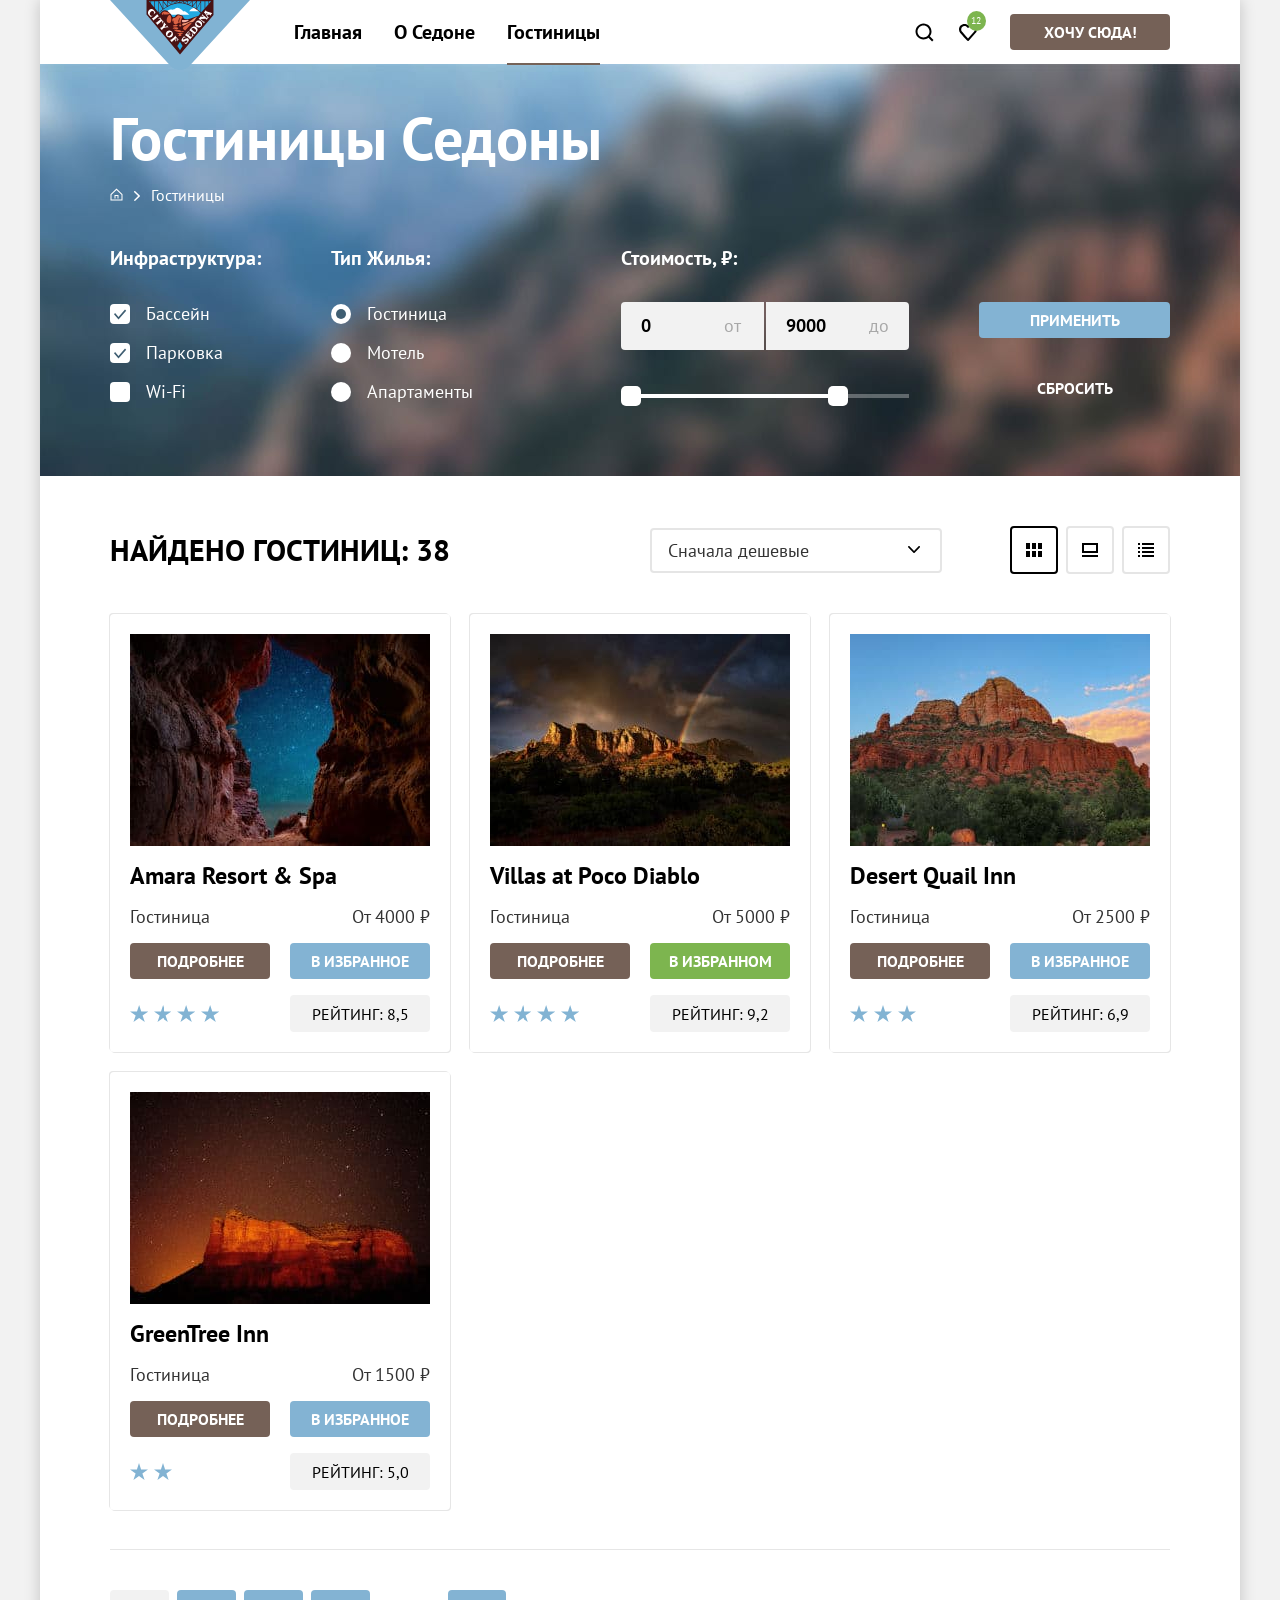
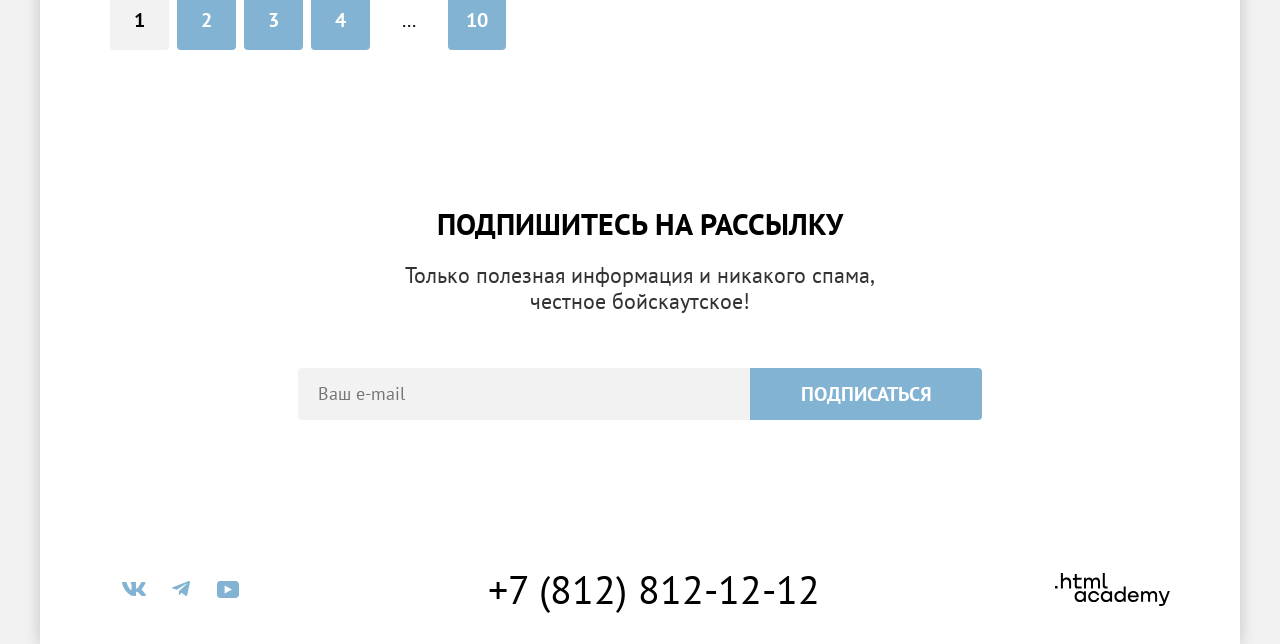
==== commit fa8dcc94: "Продолжает стилизацию элементов сайта" ====
--- a/catalog.html
+++ b/catalog.html
@@ -49,7 +49,7 @@
           <h1 class="catalog-top-title">Гостиницы Седоны</h1>
           <ul class="list breadcrumbs-list">
             <li class="breadcrumbs-item">
-              <a class="breadcrumbs-link breadcrumbs-link-index" href="index.html">
+              <a class="breadcrumbs-link breadcrumbs-link-index" href="index.html" tabindex="0">
                 <span class="visually-hidden">Главная</span>
               </a>
             <li class="breadcrumbs-item">
@@ -65,21 +65,21 @@
                   <li class="filter-item">
                     <label class="filter-subject" for="pool">
                       <input class="visually-hidden input-box" type="checkbox" id="pool" name="pool" checked>
-                      <span class="input-check input-check-box"></span>
+                      <span class="input-check input-check-box" tabindex="0"></span>
                       <span class="check-box-title">Бассейн</span>
                     </label>
                   </li>
                   <li class="filter-item">
                     <label class="filter-subject" for="parking">
                       <input class="visually-hidden input-box" type="checkbox" id="parking" name="parking" checked>
-                      <span class="input-check input-check-box"></span>
+                      <span class="input-check input-check-box" tabindex="0"></span>
                       <span class="check-box-title">Парковка</span>
                     </label>
                   </li>
                   <li class="filter-item">
                     <label class="filter-subject" for="wi-fi">
                       <input class="visually-hidden input-box" type="checkbox" id="wi-fi" name="wi-fi">
-                      <span class="input-check input-check-box"></span>
+                      <span class="input-check input-check-box" tabindex="0"></span>
                       <span class="check-box-title">Wi-Fi</span>
                     </label>
                   </li>
@@ -92,7 +92,7 @@
                     <label class="filter-subject" for="hotel">
                       <input class="visually-hidden input-radio" type="radio" id="hotel" name="accommodation-type"
                         value="hotel" checked>
-                      <span class="input-check input-check-radio"></span>
+                      <span class="input-check input-check-radio" tabindex="0"></span>
                       <span class="check-box-title">Гостиница</span>
                     </label>
                   </li>
@@ -100,7 +100,7 @@
                     <label class="filter-subject" for="motel">
                       <input class="visually-hidden input-radio" type="radio" id="motel" name="accommodation-type"
                         value="motel">
-                      <span class="input-check input-check-radio"></span>
+                      <span class="input-check input-check-radio" tabindex="0"></span>
                       <span class="check-box-title">Мотель</span>
                     </label>
                   </li>
@@ -108,7 +108,7 @@
                     <label class="filter-subject" for="apartments">
                       <input class="visually-hidden input-radio" type="radio" id="apartments" name="accommodation-type"
                         value="apartments">
-                      <span class="input-check input-check-radio"></span>
+                      <span class="input-check input-check-radio" tabindex="0"></span>
                       <span class="check-box-title">Апартаменты</span>
                     </label>
                   </li>
@@ -116,22 +116,32 @@
               </fieldset>
               <fieldset class="filter-group filter-group-price">
                 <legend class="filter-title">Стоимость, ₽:</legend>
-                <label class="filter-control-price" for="price-min">
-                  <span class="visually-hidden">От</span>
-                  <input class="input filter-input" type="text" id="price-min" name="price-min"
-                    placeholder="Введите минимальную" value="0">
-                </label>
-                <label class="filter-control-price" for="price-max">
-                  <span class="visually-hidden">До</span>
-                  <input class="input filter-input filter-input-right" type="text" id="price-max" name="price-max"
-                    placeholder="Введите максимальную" value="9000">
-                </label>
-                <button class="button-slider" type="button">
-                  <span class="visually-hidden">Регулирует минимальную стоимость</span>
-                </button>
-                <button class="button-slider button-slider-right" type="button">
-                  <span class="visually-hidden">Регулирует максимальную стоимость</span>
-                </button>
+                <div class="filter-inputs-wrapper">
+                  <div class="control-price-wrap">
+                    <label class="filter-control-price" for="price-min">
+                      <input class="input filter-input" type="text" id="price-min" name="price-min" placeholder="0"
+                        value="0">
+                      <span class="input-text">от</span>
+                    </label>
+                  </div>
+                  <div class="control-price-wrap">
+                    <label class="filter-control-price" for="price-max">
+                      <input class="input filter-input filter-input-right" type="text" id="price-max" name="price-max"
+                        placeholder="0" value="9000">
+                      <span class="input-text">до</span>
+                    </label>
+                  </div>
+                </div>
+                <div class="range-scale">
+                  <div class="range-bar" style="left: 10px; width: 207px;">
+                    <button class="button-slider button-slider-min" type="button">
+                      <span class="visually-hidden">Регулирует минимальную стоимость</span>
+                    </button>
+                    <button class="button-slider button-slider-max" type="button">
+                      <span class="visually-hidden">Регулирует максимальную стоимость</span>
+                    </button>
+                  </div>
+                </div>
               </fieldset>
               <div class="filter-form-buttons">
                 <button class="button filter-form-button" type="submit">Применить</button>
--- a/styles/styles.css
+++ b/styles/styles.css
@@ -23,7 +23,9 @@
   margin: 0;
 }
 
-* {
+*,
+*::before,
+*::after {
   box-sizing: border-box;
 }
 
@@ -69,7 +71,6 @@
 .button:hover,
 .button:focus {
   background-color: #68a2ca;
-  outline: none;
 }
 
 .button:active {
@@ -179,7 +180,6 @@
   position: absolute;
   top: 11px;
   right: 4px;
-  z-index: 1;
 }
 
 .user-menu-button {
@@ -191,7 +191,6 @@
 .user-menu-button:hover,
 .user-menu-button:focus {
   background-color: #615048;
-  outline: none;
 }
 
 .user-menu-button:active {
@@ -570,18 +569,42 @@
   background: rgba(117, 97, 87, 0.3);
 }
 
+body:has(.modal-window[open]:modal) {
+  overflow: hidden;
+}
+
+html:has(.modal-window[open]:modal) {
+  scrollbar-width: none;
+  scrollbar-color: transparent transparent;
+
+  &::-webkit-scrollbar {
+    width: 0;
+    background: transparent;
+  }
+}
+
+.modal-window {
+  margin: 0;
+  padding: 0;
+  border: 0;
+}
+
+.modal-window[open]:modal {
+  width: 100%;
+  height: 100%;
+  background: transparent;
+}
+
+.modal-window::backdrop {
+  background: rgba(242, 242, 242, 0.8);
+}
+
 .modal-container {
   position: fixed;
-  top: 0;
-  left: 0;
+  inset: 0;
   display: flex;
   width: 100%;
   height: 100%;
-  background-color: rgba(242, 242, 242, 0.8);
-}
-
-.modal-container-close {
-  display: none;
 }
 
 .modal {
@@ -594,7 +617,7 @@
 }
 
 .modal-search {
-  width: 717px;
+  min-width: 717px;
 }
 
 .modal-close-button {
@@ -604,20 +627,263 @@
   right: 52px;
   width: 52px;
   height: 52px;
-  background-color: rgba(242, 242, 242, 1);
   border: none;
   border-radius: 50%;
-  background-image: url("../images/icons/close.svg");
-  background-repeat: no-repeat;
-  background-position: center;
+  background-color: #f2f2f2;
   cursor: pointer;
 }
 
+.modal-close-button::after {
+  position: absolute;
+  content: "";
+  display: block;
+  top: 19px;
+  left: 19px;
+  width: 14px;
+  height: 14px;
+  background: #000000;
+  -webkit-mask: url("../images/icons/close.svg") no-repeat center;
+  mask: url("../images/icons/close.svg") no-repeat center;
+}
+
+.modal-close-button:hover {
+  background-color: #e6e6e6;
+}
+
+.modal-close-button:focus {
+  background-color: #e6e6e6;
+  outline: 3px solid #82b3d3;
+}
+
+.modal-close-button:active::after {
+  opacity: 0.3;
+}
+
+.modal-form {
+  display: flex;
+  flex-direction: column;
+}
+
+.form-check-date {
+  display: flex;
+  justify-content: space-between;
+  align-items: center;
+  margin: 0;
+  margin-bottom: 4px;
+  position: relative;
+}
+
+.input-check-date {
+  font-weight: 700;
+  width: 440px;
+  border-radius: 4px;
+  padding: 12px 20px;
+  text-indent: 0;
+  flex-grow: 0;
+}
+
+.input-check-date:hover {
+  background-color: #e6e6e6;
+}
+
+.input-check-date:focus {
+  background-color: #e6e6e6;
+  border-radius: 5px;
+  outline: 3px solid #82b3d3;
+}
+
+.icon-calendar {
+  position: absolute;
+  content: "";
+  display: block;
+  width: 20px;
+  height: 20px;
+  top: 14px;
+  right: 20px;
+  cursor: pointer;
+  background: url("../images/icons/calendar.svg") no-repeat center;
+}
+
 .modal-title {
-  font-size: 32px;
-  line-height: 35px;
+  font-size: 30px;
+  line-height: 36px;
+  text-align: left;
+  max-width: 500px;
+  margin: 0;
+  margin-bottom: 64px;
   color: #000000;
   text-transform: uppercase;
+}
+
+.form-info {
+  font-size: 16px;
+  line-height: 21px;
+  text-align: left;
+  margin-left: 157px;
+  margin-bottom: 23px;
+}
+
+.form-info-warning {
+  color: #ff5757;
+}
+
+.check-in-all-persons-wrapper {
+  display: flex;
+  justify-content: space-between;
+  flex-wrap: wrap;
+  margin-bottom: 48px;
+}
+
+.check-in-persons-wrapper {
+  display: flex;
+  flex-wrap: wrap;
+  align-items: center;
+  justify-content: space-between;
+  min-width: 242px;
+  gap: 46px;
+}
+
+.modal-label-title {
+  font-size: 20px;
+  line-height: 24px;
+  font-weight: 700;
+  text-transform: capitalize;
+  color: inherit;
+  cursor: pointer;
+}
+
+.tooltip-icon {
+  position: absolute;
+  width: 0;
+  height: 0;
+}
+
+.tooltip-icon::after {
+  position: absolute;
+  content: "";
+  display: block;
+  width: 26px;
+  height: 26px;
+  top: -12px;
+  left: 59px;
+  cursor: pointer;
+  background: url("../images/icons/info.svg") no-repeat center;
+}
+
+.check-in-children-wrapper {
+  position: relative;
+}
+
+.tooltip-text {
+  font-size: 16px;
+  line-height: 20px;
+  font-weight: 400;
+  text-align: left;
+  color: #ffffff;
+  border-radius: 10px;
+  box-shadow: 0 15px 30px 0 rgba(0, 0, 0, 0.3);
+  background: #333333;
+  width: 256px;
+  padding: 21px;
+  position: absolute;
+  content: "";
+  top: 52px;
+  left: -56px;
+  display: none;
+}
+
+.tooltip-text::before {
+  position: absolute;
+  content: "";
+  display: block;
+  width: 0;
+  height: 0;
+  top: -17px;
+  left: 119px;
+  border: 9px solid transparent;
+  border-bottom: 9px solid #333333;
+}
+
+.tooltip-icon:hover + .tooltip-text,
+.tooltip-icon:focus + .tooltip-text,
+.tooltip-icon:active + .tooltip-text {
+  display: block;
+}
+
+.buttons-wrap {
+  display: flex;
+  width: 110px;
+  align-items: center;
+  background-color: #f2f2f2;
+  border-radius: 4px;
+}
+
+.button-plus-minus {
+  display: flex;
+  justify-content: center;
+  align-items: center;
+  width: 20px;
+  height: 20px;
+  margin: 14px 10px;
+  padding: 0;
+  background-color: #f2f2f2;
+  cursor: pointer;
+}
+
+.button-plus-minus::after {
+  content: "";
+  display: block;
+  width: 20px;
+  height: 20px;
+  background-color:  rgba(117, 97, 87, 0.3);
+  -webkit-mask: no-repeat center;
+  mask: no-repeat center;
+}
+
+.button-plus::after {
+  -webkit-mask-image: url("../images/icons/plus.svg");
+  mask-image: url("../images/icons/plus.svg");
+}
+
+.button-minus::after {
+  -webkit-mask-image: url("../images/icons/minus.svg");
+  mask-image: url("../images/icons/minus.svg");
+}
+
+.button-plus-minus:hover,
+.button-plus-minus:focus,
+.button-plus-minus:active {
+  background-color: #f2f2f2;
+}
+
+.button-plus-minus:focus {
+  outline: 3px solid #82b3d3;
+  border-radius: 4px;
+}
+
+.button-plus-minus:hover::after {
+  background-color: #000000;
+}
+
+.button-plus-minus:focus::after {
+  background: #000000;
+}
+
+.persons {
+  line-height: 20px;
+  font-weight: 700;
+  text-indent: 0;
+  text-align: center;
+  width: 31px;
+  padding: 14px 4px;
+  cursor: pointer;
+}
+
+.button-request {
+  font-size: 20px;
+  line-height: 24px;
+  padding-block: 18px;
+  border-radius: 10px;
 }
 
 .catalog-top {
@@ -691,6 +957,7 @@
 .filter-form {
   display: flex;
   gap: 70px;
+  flex-wrap: wrap;
 }
 
 .filter-group {
@@ -704,10 +971,29 @@
   border: none;
 }
 
+.filter-list {
+  display: grid;
+  gap: 16px;
+}
+
+.filter-title {
+  font-size: 20px;
+  line-height: 24px;
+  font-weight: 700;
+  margin-bottom: 32px;
+  padding: 0;
+}
+
+.filter-item {
+  font-size: 18px;
+  line-height: 23px;
+}
+
 .filter-subject {
   position: relative;
   display: block;
   padding-left: 36px;
+  cursor: pointer;
 }
 
 .input-check {
@@ -728,10 +1014,12 @@
   position: absolute;
   content: "";
   display: block;
-  width: 13px;
-  height: 10px;
-  top: 6px;
-  left: 4px;
+  width: 20px;
+  height: 19px;
+  top: 50%;
+  left: 50%;
+  transform: translate(-50%,-50%);
+  background: no-repeat;
   background-image: url("../images/icons/tick.svg");
 }
 
@@ -742,8 +1030,9 @@
   width: 10px;
   height: 10px;
   border-radius: 50%;
-  top: 5px;
-  left: 5px;
+  top: 50%;
+  left: 50%;
+  transform: translate(-50%,-50%);
   background-color: #3f5e72;
 }
 
@@ -755,8 +1044,8 @@
   color: rgba(255, 255, 255, 0.6);
 }
 
-.filter-subject:focus {
-  outline: 3px solid #3f5e72;
+.input-check:focus {
+  outline: 3px solid #83b3d3;
 }
 
 .filter-subject:active .input-check {
@@ -773,25 +1062,18 @@
   column-gap: 2px;
   align-content: space-between;
   margin: 0;
-  margin-left: 70px;
-}
-
-.filter-list {
-  display: grid;
-  gap: 16px;
-}
-
-.filter-title {
-  font-size: 20px;
-  line-height: 24px;
-  font-weight: 700;
-  margin-bottom: 32px;
-  padding: 0;
-}
-
-.filter-item {
-  font-size: 18px;
-  line-height: 23px;
+  margin-left: auto;
+}
+
+.filter-inputs-wrapper {
+  display: flex;
+  gap: 2px;
+  grid-column: 1 / -1;
+}
+
+.control-price-wrap {
+  position: relative;
+  display: flex;
 }
 
 .filter-input {
@@ -809,20 +1091,42 @@
   font-size: inherit;
 }
 
+.input-text {
+  position: absolute;
+  content: "";
+  display: block;
+  width: 20px;
+  height: 24px;
+  top: 12px;
+  right: 20px;
+  font-size: 18px;
+  line-height: 24px;
+  color: #000000;
+  opacity: 0.3;
+}
+
+.range-scale {
+  grid-column: 1 / -1;
+  position: relative;
+  height: 4px;
+  margin-bottom: 8px;
+  background-color: rgba(255, 255, 255, 0.3);
+}
+
+.range-bar {
+  position: absolute;
+  height: 4px;
+  background-color: #ffffff;
+}
+
 .button-slider {
-  content: "";
-  display: block;
-  margin: 0;
-  padding: 0;
+  position: absolute;
   width: 20px;
   height: 20px;
+  background: #ffffff;
   border-radius: 5px;
   border-style: none;
-  background-color: #ffffff;
-}
-
-.button-slider-right {
-  justify-self: center;
+  cursor: pointer;
 }
 
 .button-slider:focus {
@@ -835,6 +1139,16 @@
   box-shadow: 0 7px 15px 0 rgba(0, 0, 0, 0.4);
 }
 
+.button-slider-min {
+  top: -8px;
+  left: -10px;
+}
+
+.button-slider-max {
+  top: -8px;
+  left: 197px;
+}
+
 .filter-form-buttons {
   display: flex;
   flex-direction: column;
@@ -877,6 +1191,7 @@
 }
 
 .select-wrap {
+  position: relative;
   display: flex;
   align-items: center;
   width: 292px;
@@ -895,15 +1210,15 @@
   border: 2px solid #e5e5e5;
   border-radius: 4px;
   background-color: #ffffff;
+  background-image: url("../images/icons/arrow-down.svg");
+  background-repeat: no-repeat;
+  background-position: right 20px center;
+  appearance: none;
 }
 
 .select-sorting:hover,
 .select-sorting:focus {
   border-color: #68a2ca;
-}
-
-.select-sorting:focus {
-  outline: #68a2ca;
 }
 
 .select-sorting:disabled {
@@ -928,7 +1243,6 @@
   height: 48px;
   border: 2px solid #e5e5e5;
   border-radius: 4px;
-  outline: none;
 }
 
 .view-mode-selected {
@@ -950,7 +1264,8 @@
 .view-mode-link::before {
   content: "";
   display: block;
-  background: #000000 no-repeat center;
+  background-color: #000000;
+  background: no-repeat center;
 }
 
 .view-mode-tile::before {
@@ -1037,7 +1352,6 @@
 .button-info:hover,
 .button-info:focus {
   background-color: #615048;
-  outline: none;
 }
 
 .button-info:active {
@@ -1057,7 +1371,6 @@
 .button-favorite-active:hover,
 .button-favorite-active:focus {
   background-color: #6c9e42;
-  outline: none;
 }
 
 .button-favorite-active:active {
@@ -1099,12 +1412,10 @@
   display: block;
   width: 18px;
   height: 17px;
-  position: absolute;
-  top: 10px;
+  transform: translateY(10px);
   background-image: url("../images/icons/star.svg");
   background-repeat: space;
   background-position: left;
-  outline: 1px solid rgba(252, 0, 189, 0.5);
 }
 
 .stars-two::after {
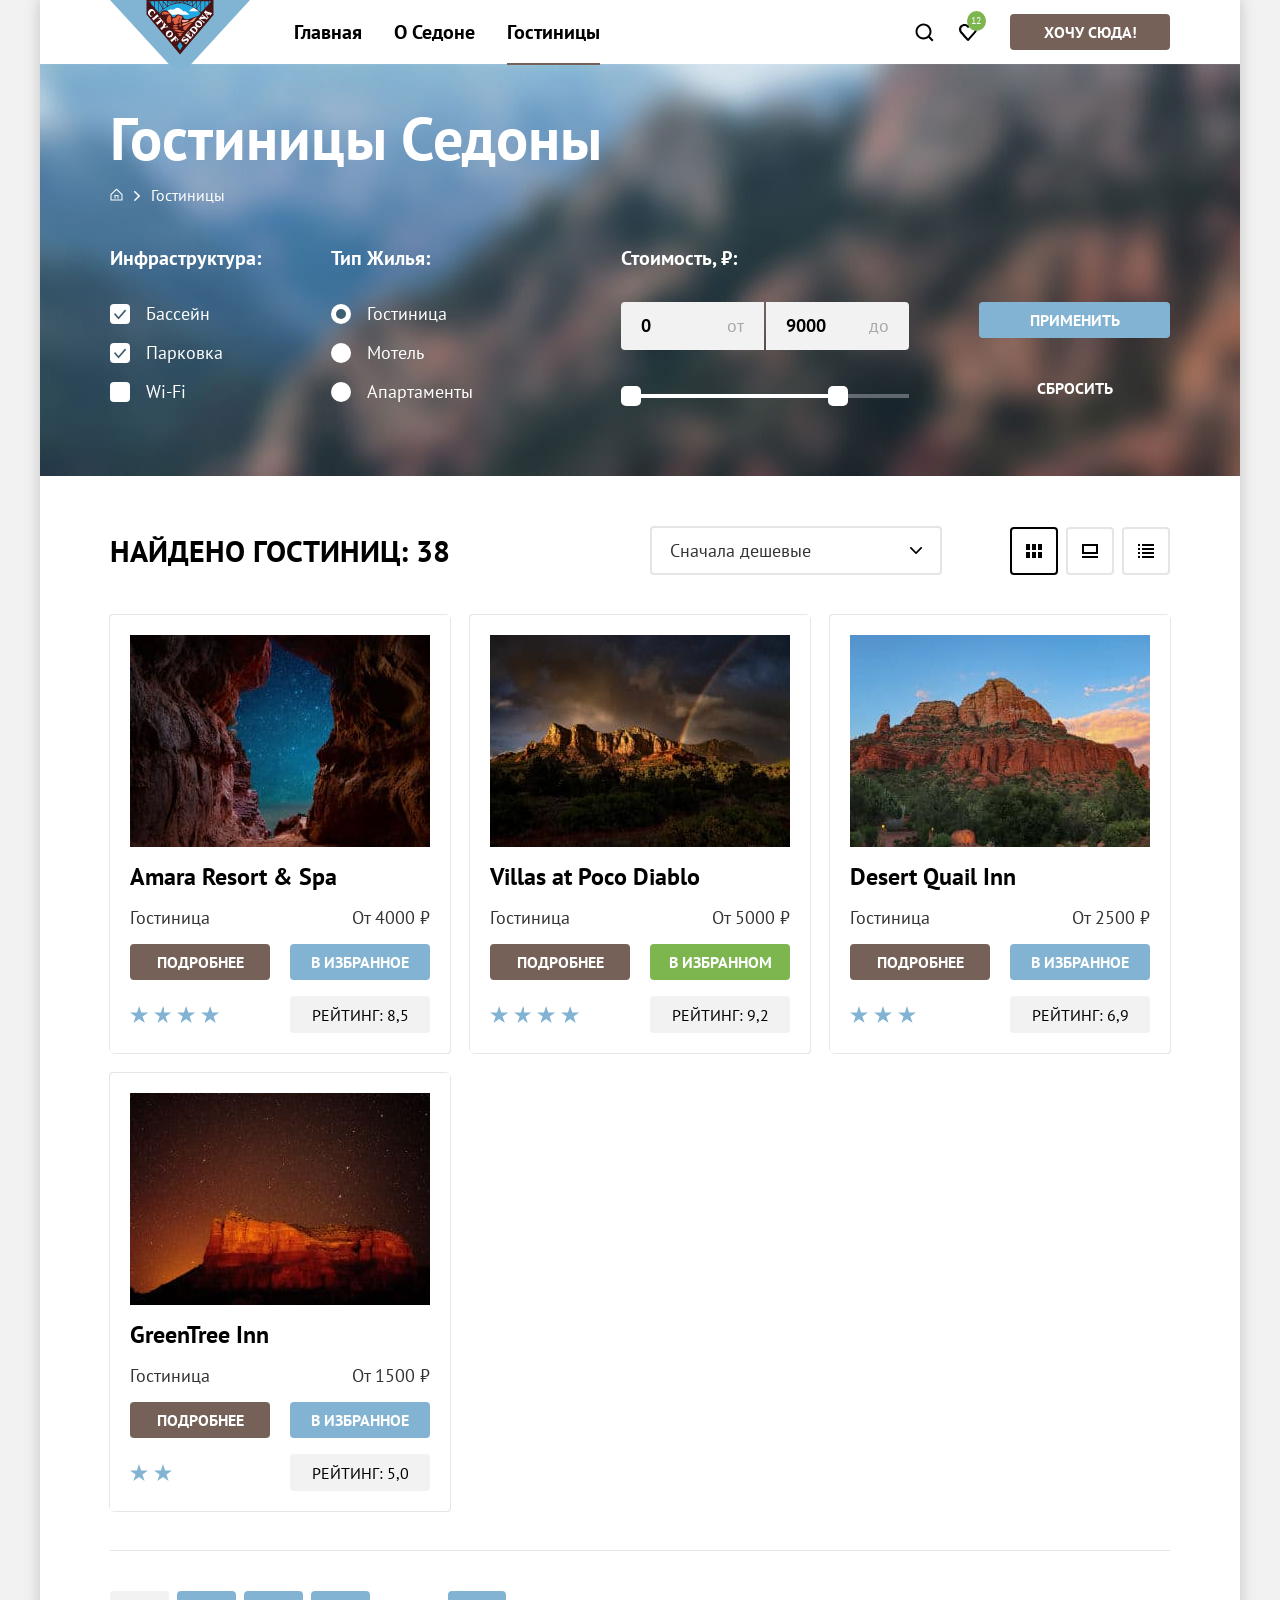
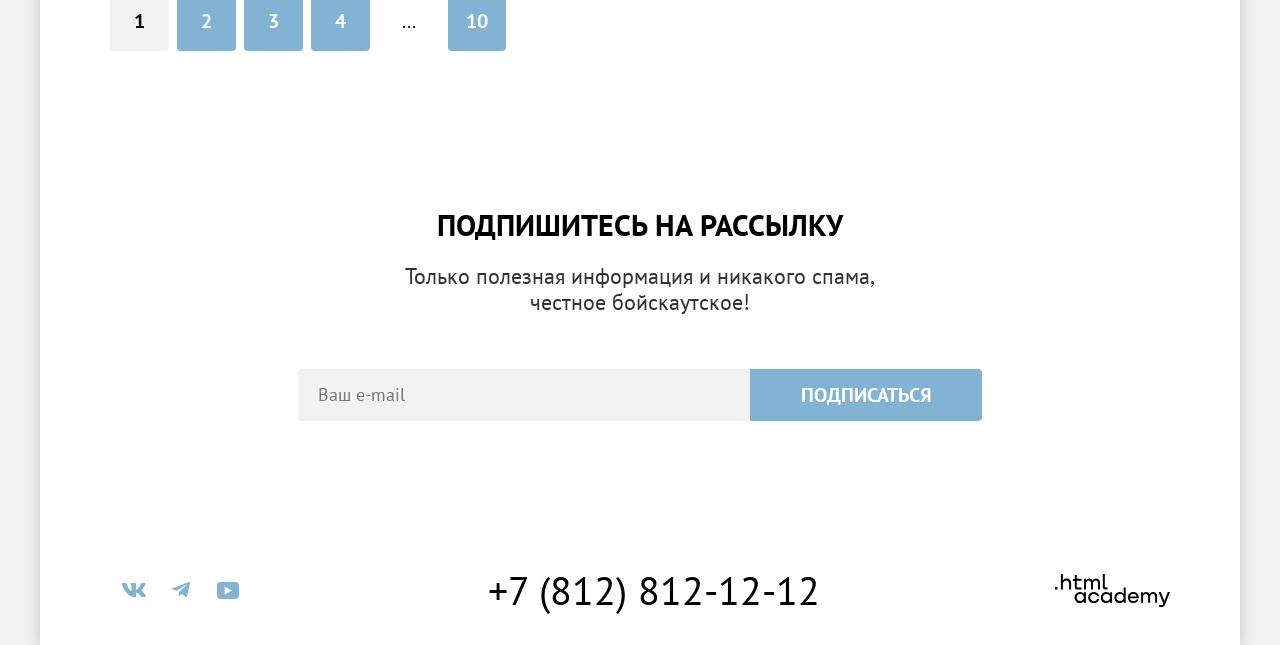
==== commit 642bedb5: "Продолжает стилизацию элементов сайта" ====
--- a/catalog.html
+++ b/catalog.html
@@ -48,8 +48,8 @@
         <div class="catalog-top">
           <h1 class="catalog-top-title">Гостиницы Седоны</h1>
           <ul class="list breadcrumbs-list">
-            <li class="breadcrumbs-item">
-              <a class="breadcrumbs-link breadcrumbs-link-index" href="index.html" tabindex="0">
+            <li class="breadcrumbs-item" tabindex="0">
+              <a class="breadcrumbs-link breadcrumbs-link-index" href="index.html">
                 <span class="visually-hidden">Главная</span>
               </a>
             <li class="breadcrumbs-item">
@@ -128,7 +128,7 @@
                     <label class="filter-control-price" for="price-max">
                       <input class="input filter-input filter-input-right" type="text" id="price-max" name="price-max"
                         placeholder="0" value="9000">
-                      <span class="input-text">до</span>
+                      <span class="input-text input-text-right">до</span>
                     </label>
                   </div>
                 </div>
--- a/styles/styles.css
+++ b/styles/styles.css
@@ -1098,11 +1098,15 @@
   width: 20px;
   height: 24px;
   top: 12px;
-  right: 20px;
+  right: 17px;
   font-size: 18px;
   line-height: 24px;
   color: #000000;
   opacity: 0.3;
+}
+
+.input-text-right {
+  right: 20px;
 }
 
 .range-scale {
@@ -1205,9 +1209,11 @@
   line-height: 21px;
   color: #333333;
   width: 100%;
-  padding: 10px 16px;
+  padding: 14px 20px;
   padding-right: 99px;
-  border: 2px solid #e5e5e5;
+  outline: 2px solid #e5e5e5;
+  outline-offset: -2px;
+  border: none;
   border-radius: 4px;
   background-color: #ffffff;
   background-image: url("../images/icons/arrow-down.svg");
@@ -1218,11 +1224,11 @@
 
 .select-sorting:hover,
 .select-sorting:focus {
-  border-color: #68a2ca;
+  outline-color: #68a2ca;
 }
 
 .select-sorting:disabled {
-  border-color: rgba(0, 0, 0, 0.3);
+  outline-color: rgba(0, 0, 0, 0.3);
 }
 
 .view-mode-list {
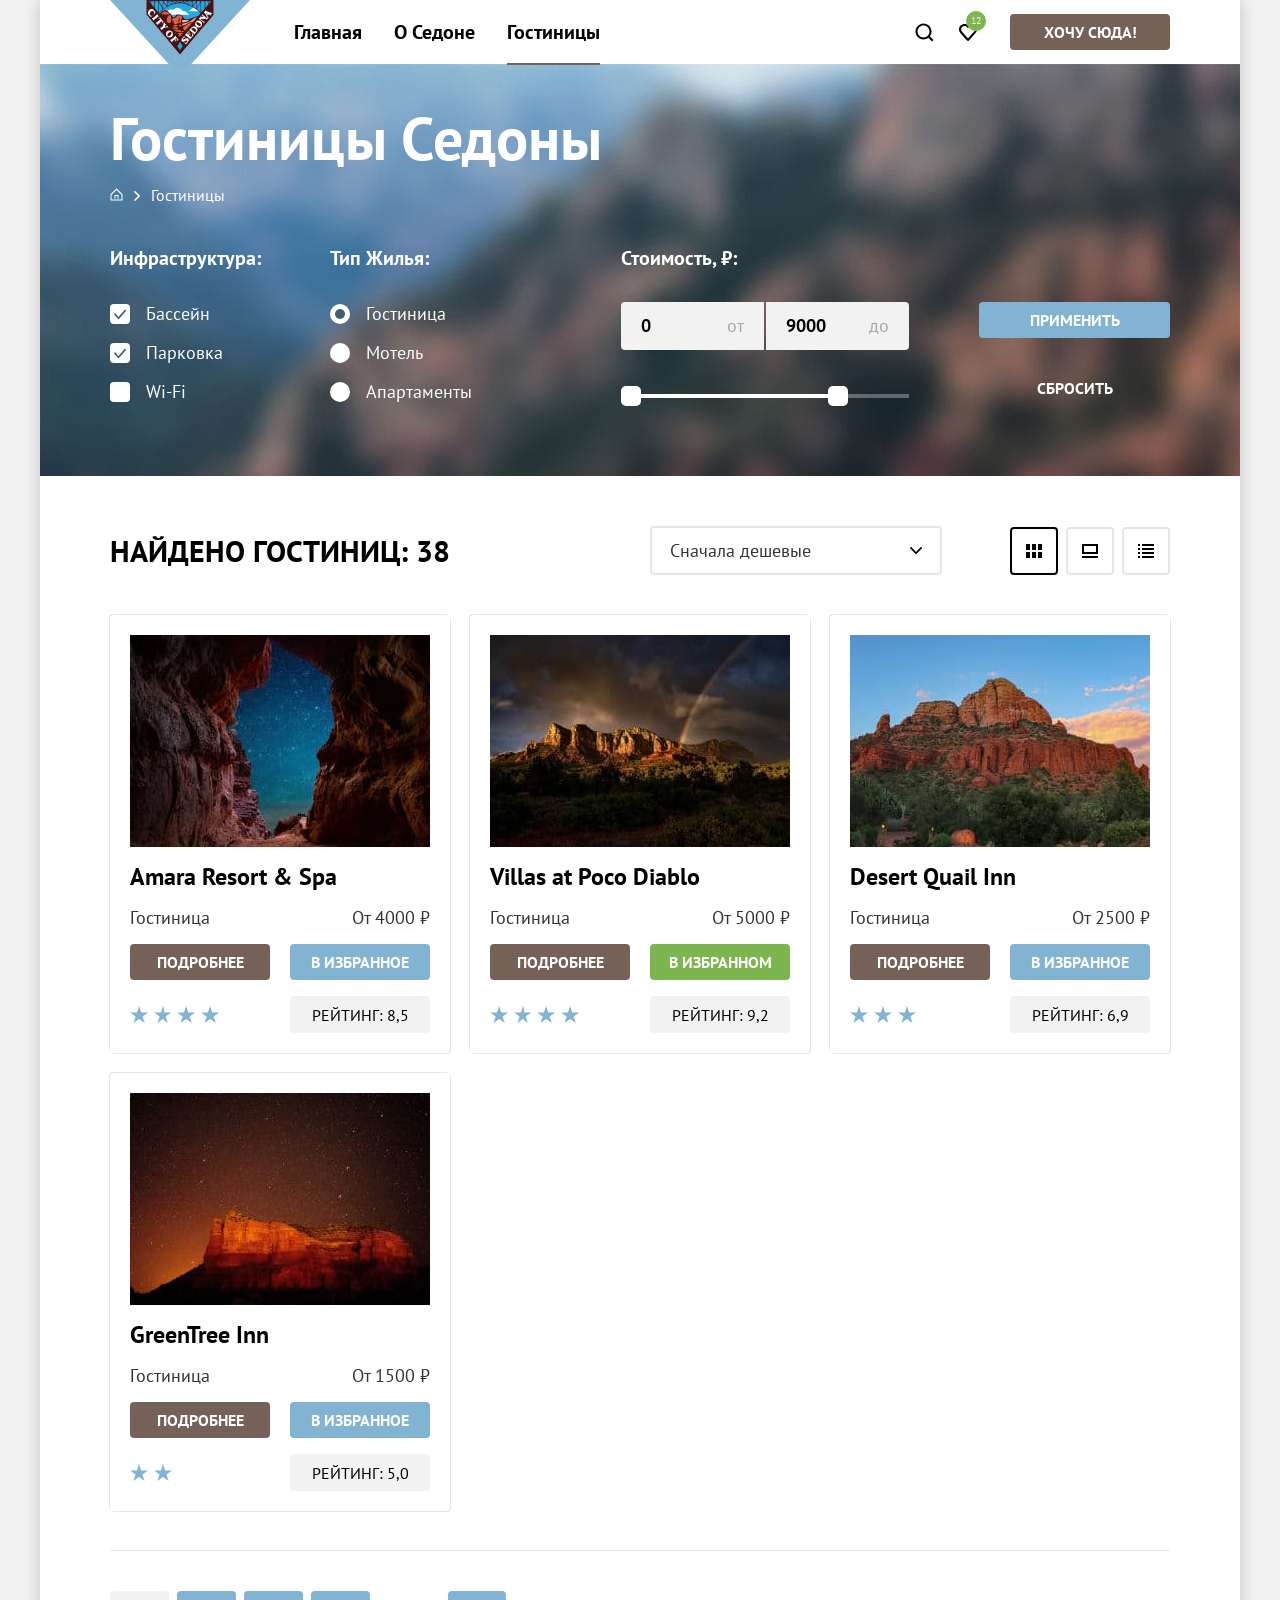
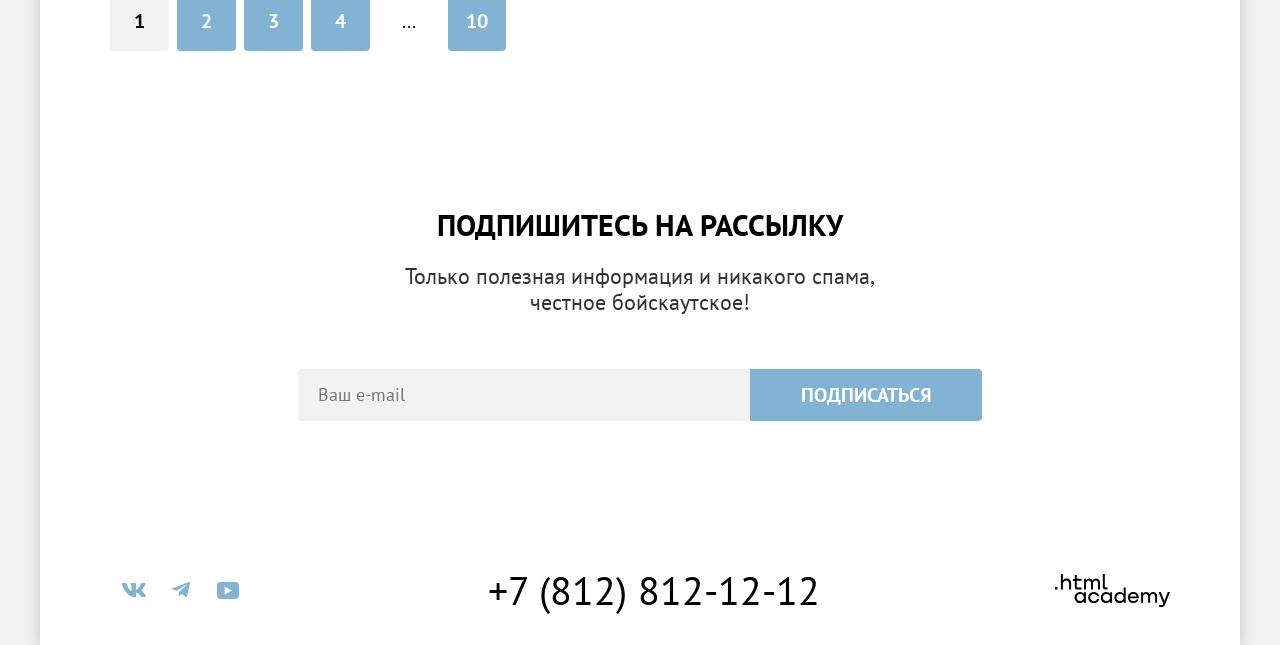
==== commit fabfd1e0: "Исправление замечаний после 1-ой Проверки" ====
--- a/catalog.html
+++ b/catalog.html
@@ -5,6 +5,7 @@
     <meta charset="utf-8">
     <title>Гостиницы Седоны</title>
     <link rel="stylesheet" href="styles/styles.css">
+    <link rel="icon" href="/favicon.ico" type="image/x-icon">
   </head>
 
   <body>
@@ -152,7 +153,9 @@
         </div>
         <section class="catalog" data-test="catalog">
           <div class="sorting-wrapper">
-            <h2 class="title"> Найдено гостиниц: 38</h2>
+            <h2 class="title"> Найдено гостиниц:
+              <span class="sorted-items-numbers">38</span>
+            </h2>
             <div class="select-wrap">
               <select class="select-sorting" aria-label="Сортировка">
                 <option value="cheap" selected>Сначала дешевые</option>
@@ -191,7 +194,7 @@
               <p class="subtitle-text">Гостиница</p>
               <p class="subtitle-text subtitle-text-price">От 4000 ₽</p>
               <a class="button button-info" href="#">Подробнее</a>
-              <button class="button button-favorite">В Избранное</button>
+              <button class="button button-favorite" type="button">В Избранное</button>
               <p class="stars stars-four">
                 <span class="visually-hidden">4 звезды</span>
               </p>
@@ -208,7 +211,7 @@
               <p class="subtitle-text">Гостиница</p>
               <p class="subtitle-text subtitle-text-price">От 5000 ₽</p>
               <a class="button button-info" href="#">Подробнее</a>
-              <button class="button button-favorite button-favorite-active">В Избранном</button>
+              <button class="button button-favorite button-favorite-active" type="button">В Избранном</button>
               <p class="stars stars-four">
                 <span class="visually-hidden">4 звезды</span>
               </p>
@@ -225,7 +228,7 @@
               <p class="subtitle-text">Гостиница</p>
               <p class="subtitle-text subtitle-text-price">От 2500 ₽</p>
               <a class="button button-info" href="#">Подробнее</a>
-              <button class="button button-favorite">В Избранное</button>
+              <button class="button button-favorite" type="button">В Избранное</button>
               <p class="stars stars-three">
                 <span class="visually-hidden">3 звезды</span>
               </p>
@@ -242,7 +245,7 @@
               <p class="subtitle-text">Гостиница</p>
               <p class="subtitle-text subtitle-text-price">От 1500 ₽</p>
               <a class="button button-info" href="#">Подробнее</a>
-              <button class="button button-favorite">В Избранное</button>
+              <button class="button button-favorite" type="button">В Избранное</button>
               <p class="stars stars-two">
                 <span class="visually-hidden">2 звезды</span>
               </p>
--- a/styles/styles.css
+++ b/styles/styles.css
@@ -1,17 +1,17 @@
  @font-face {
-   font-family: "PT Sans";
-   font-weight: 400;
-   font-style: normal;
-   font-display: swap;
-   src: url("../fonts/ptsans-400.woff2") format("woff2");
+  font-family: "PT Sans";
+  font-weight: 400;
+  font-style: normal;
+  font-display: swap;
+  src: url("../fonts/ptsans-400.woff2") format("woff2");
  }
 
  @font-face {
-   font-family: "PT Sans";
-   font-weight: 700;
-   font-style: normal;
-   font-display: swap;
-   src: url("../fonts/ptsans-700.woff2") format("woff2");
+  font-family: "PT Sans";
+  font-weight: 700;
+  font-style: normal;
+  font-display: swap;
+  src: url("../fonts/ptsans-700.woff2") format("woff2");
  }
 
  body {
@@ -55,6 +55,7 @@
   color: #ffffff;
   background-color: #83b3d3;
   display: inline-block;
+  align-self: center;
   font-family: inherit;
   font-size: 16px;
   line-height: 20px;
@@ -80,6 +81,7 @@
 .button:disabled {
   color: #ffffff;
   background-color: #e5e5e5;
+  cursor: not-allowed;
 }
 
 .header {
@@ -95,6 +97,15 @@
 .logo {
   margin-bottom: -6px;
   position: relative;
+}
+
+.logo:hover,
+.logo:focus {
+  filter: saturate(1.5);
+}
+
+.logo:active {
+  opacity: 0.8;
 }
 
 .nav img {
@@ -132,6 +143,15 @@
   position: relative;
 }
 
+.nav-link:not(.nav-link-current):hover,
+.nav-link:not(.nav-link-current):focus {
+  color: #756157;
+}
+
+.nav-link:not(.nav-link-current):active {
+  color: rgba(117, 97, 87, 0.3);
+}
+
 .nav-link-current::after {
   content: "";
   position: absolute;
@@ -161,10 +181,28 @@
   mask-image: url("../images/icons/search.svg");
 }
 
+.user-menu-search:hover::before,
+.user-menu-search:focus::before {
+  background: #756157;
+}
+
+.user-menu-search:active::before {
+  background: rgba(117, 97, 87, 0.3);
+}
+
 .user-menu-favorites::before {
   -webkit-mask-image: url("../images/icons/favorite.svg");
   mask-image: url("../images/icons/favorite.svg");
   position: relative;
+}
+
+.user-menu-favorites:hover::before,
+.user-menu-favorites:focus::before {
+  background: #756157;
+}
+
+.user-menu-favorites:active::before {
+  background: rgba(117, 97, 87, 0.3);
 }
 
 .favorites-number {
@@ -178,6 +216,8 @@
   padding: 5px;
   padding-left: 4px;
   position: absolute;
+  width: 20px;
+  height: 20px;
   top: 11px;
   right: 4px;
 }
@@ -185,6 +225,7 @@
 .user-menu-button {
   background-color: #756157;
   min-width: 160px;
+  max-width: 55%;
   margin-left: 20px;
 }
 
@@ -243,31 +284,31 @@
   font-weight: 700;
   text-transform: uppercase;
   margin: 0;
-  position: relative;
-}
-
-.advantages-item-wrap .subtitle::after{
-  content: "";
-  position: absolute;
-  right: 85px;
-  left: 85px;
-  top: 85px;
-  height: 2px;
-  background-color: rgba(0, 0, 0, 0.3);
 }
 
 .subtitle-special {
   color: #ffffff;
-}
-
-.advantages-item-wrap .subtitle-special::after {
-  background-color: rgba(255, 255, 255, 0.3);
 }
 
 .subtitle-text {
   font-size: 18px;
   line-height: 21px;
   margin: 0;
+  position: relative;
+}
+
+.advantages-item-wrap .subtitle-text::before {
+  content: "";
+  display: block;
+  margin-inline: auto;
+  margin-block-end: 30px;
+  width: 60px;
+  height: 2px;
+  background-color: rgba(0, 0, 0, 0.3);
+}
+
+.advantages-item-wrap-special .subtitle-text::before {
+  background-color: rgba(255, 255, 255, 0.3);
 }
 
 .advantages {
@@ -318,7 +359,7 @@
   display: flex;
   flex-direction: column;
   flex-grow: 1;
-  gap: 62px;
+  gap: 30px;
   margin: auto 0;
   padding: 85px;
 }
@@ -341,43 +382,36 @@
 .advices-item {
   display: flex;
   flex-direction: column;
-  justify-content: end;
   flex-grow: 1;
   align-items: center;
   gap: 30px;
   width: 400px;
   min-height: 385px;
-  margin: auto 0;
   padding: 81px 85px 81px;
-  position: relative;
 }
 
 .advices-item:nth-child(odd) {
   background-color: rgba(131, 179, 211, 0.12);
 }
 
-.advices-item::after {
+.advices-item::before {
   content: "";
   display: block;
   width: 75px;
   height: 72px;
-  position: absolute;
-  top: 80px;
   background: no-repeat center / contain;
 }
 
-.advices-item-house::after {
+.advices-item-house::before {
   background-image: url("../images/house.svg");
 }
 
-.advices-item-food::after {
+.advices-item-food::before {
   background-image: url("../images/food.svg");
 }
 
-.advices-item-gift::after {
+.advices-item-gift::before {
   background-image: url("../images/gift.svg");
-  top: 78px;
-  height: 76px;
 }
 
 .search {
@@ -396,6 +430,7 @@
   font-size: 20px;
   line-height: 36px;
   min-width: 376px;
+  max-width: 45%;
 }
 
 .button-search:hover,
@@ -453,27 +488,51 @@
   flex-grow: 1;
 }
 
+.input:hover {
+  background-color: #e6e6e6;
+  transition: 0.2s;
+}
+
+.input:focus {
+  background-color: #e6e6e6;
+  outline: 3px solid #82b3d3;
+  transition: 0.1s;
+}
+
+.input:disabled {
+  cursor: not-allowed;
+  background-color: rgba(230, 230, 230, 0.3);
+}
+
 .button-subscribe {
   font-size: 20px;
   line-height: 36px;
   min-width: 232px;
+  max-width: 40%;
   border-radius: 0 4px 4px 0;
 }
 
+.button-subscribe:disabled {
+  cursor: not-allowed;
+}
+
 .footer {
   display: flex;
+  flex-wrap: wrap;
   justify-content: space-between;
   align-items: center;
   padding: 45px 70px 35px;
 }
 
 .socials {
+  display: flex;
+  flex-wrap: wrap;
   width: 142px;
-  height: 40px;
 }
 
 .socials-list {
   display: flex;
+  flex-wrap: wrap;
 }
 
 .socials-link {
@@ -520,6 +579,13 @@
 
 .socials-link:active::before {
   background: rgba(104, 162, 202, 0.3);
+}
+
+.contacts {
+  display: flex;
+  flex-wrap: wrap;
+  justify-content: center;
+  align-items: center;
 }
 
 .contacts-phone {
@@ -529,7 +595,6 @@
   line-height: 40px;
   text-transform: uppercase;
   text-decoration: none;
-  white-space: nowrap;
   display: inline-block;
 }
 
@@ -578,8 +643,8 @@
   scrollbar-color: transparent transparent;
 
   &::-webkit-scrollbar {
-    width: 0;
-    background: transparent;
+   width: 0;
+   background: transparent;
   }
 }
 
@@ -618,6 +683,7 @@
 
 .modal-search {
   min-width: 717px;
+  max-width: 1000px;
 }
 
 .modal-close-button {
@@ -648,6 +714,7 @@
 
 .modal-close-button:hover {
   background-color: #e6e6e6;
+  transition: 0.1s;
 }
 
 .modal-close-button:focus {
@@ -660,8 +727,9 @@
 }
 
 .modal-form {
-  display: flex;
-  flex-direction: column;
+  display: grid;
+  grid-template-columns: repeat(4, auto);
+  row-gap: 48px;
 }
 
 .form-check-date {
@@ -669,8 +737,21 @@
   justify-content: space-between;
   align-items: center;
   margin: 0;
-  margin-bottom: 4px;
   position: relative;
+  grid-column: 1 / -1;
+}
+
+.form-info {
+  position: absolute;
+  top: 52px;
+  left: 157px;
+  font-size: 16px;
+  line-height: 21px;
+  text-align: left;
+}
+
+.form-info-warning {
+  color: #ff5757;
 }
 
 .input-check-date {
@@ -684,12 +765,14 @@
 
 .input-check-date:hover {
   background-color: #e6e6e6;
+  transition: 0.4s;
 }
 
 .input-check-date:focus {
   background-color: #e6e6e6;
   border-radius: 5px;
   outline: 3px solid #82b3d3;
+  transition: 0.1s;
 }
 
 .icon-calendar {
@@ -701,37 +784,42 @@
   top: 14px;
   right: 20px;
   cursor: pointer;
+  opacity: 0.3;
   background: url("../images/icons/calendar.svg") no-repeat center;
+}
+
+.icon-calendar:hover {
+  opacity: 1;
+  transition: opacity 0.4s;
+}
+
+.icon-calendar:focus {
+  opacity: 1;
+  outline: 3px solid #82b3d3;
+  border-radius: 4px;
+  transition: 0.1s;
+}
+
+.icon-calendar:active {
+  opacity: 0.6;
+  transition: 0.1s;
 }
 
 .modal-title {
   font-size: 30px;
   line-height: 36px;
   text-align: left;
-  max-width: 500px;
+  max-width: 560px;
   margin: 0;
   margin-bottom: 64px;
   color: #000000;
   text-transform: uppercase;
 }
 
-.form-info {
-  font-size: 16px;
-  line-height: 21px;
-  text-align: left;
-  margin-left: 157px;
-  margin-bottom: 23px;
-}
-
-.form-info-warning {
-  color: #ff5757;
-}
-
 .check-in-all-persons-wrapper {
   display: flex;
   justify-content: space-between;
-  flex-wrap: wrap;
-  margin-bottom: 48px;
+  grid-column: 1 / -1;
 }
 
 .check-in-persons-wrapper {
@@ -789,7 +877,9 @@
   content: "";
   top: 52px;
   left: -56px;
-  display: none;
+  opacity: 0;
+  visibility: hidden;
+  transition: opacity 0.5s, visibility 0.5s;
 }
 
 .tooltip-text::before {
@@ -807,7 +897,8 @@
 .tooltip-icon:hover + .tooltip-text,
 .tooltip-icon:focus + .tooltip-text,
 .tooltip-icon:active + .tooltip-text {
-  display: block;
+  opacity: 1;
+  visibility: visible;
 }
 
 .buttons-wrap {
@@ -854,6 +945,7 @@
 .button-plus-minus:focus,
 .button-plus-minus:active {
   background-color: #f2f2f2;
+  transition: 0.2s;
 }
 
 .button-plus-minus:focus {
@@ -863,13 +955,20 @@
 
 .button-plus-minus:hover::after {
   background-color: #000000;
+  transition: 0.2s;
 }
 
 .button-plus-minus:focus::after {
   background: #000000;
-}
-
-.persons {
+  transition: 0.2s;
+}
+
+.button-plus-minus:active::after {
+  background-color:  rgba(117, 97, 87, 0.3);
+  transition: 0.2s;
+}
+
+.input-persons {
   line-height: 20px;
   font-weight: 700;
   text-indent: 0;
@@ -877,6 +976,8 @@
   width: 31px;
   padding: 14px 4px;
   cursor: pointer;
+  border-radius: 4px;
+  transition: 0.2s;
 }
 
 .button-request {
@@ -884,6 +985,7 @@
   line-height: 24px;
   padding-block: 18px;
   border-radius: 10px;
+  grid-column: 1 / -1;
 }
 
 .catalog-top {
@@ -973,6 +1075,7 @@
 
 .filter-list {
   display: grid;
+  grid-auto-columns: min-content;
   gap: 16px;
 }
 
@@ -980,6 +1083,7 @@
   font-size: 20px;
   line-height: 24px;
   font-weight: 700;
+  max-width: 148px;
   margin-bottom: 32px;
   padding: 0;
 }
@@ -1038,22 +1142,49 @@
 
 .filter-subject:hover .input-check {
   background-color: rgba(255, 255, 255, 0.6);
+  transition: 0.2s;
 }
 
 .filter-subject:hover .check-box-title {
   color: rgba(255, 255, 255, 0.6);
+  transition: 0.2s;
 }
 
 .input-check:focus {
   outline: 3px solid #83b3d3;
+  transition: 0.1s;
 }
 
 .filter-subject:active .input-check {
   background-color: rgba(255, 255, 255, 0.3);
+  transition: 0.2s;
 }
 
 .filter-subject:active .check-box-title {
   color: rgba(255, 255, 255, 0.3);
+  transition: 0.2s;
+}
+
+.filter-group:disabled label {
+  cursor: not-allowed;
+}
+
+.filter-group:disabled .input-check {
+  outline: none;
+  background-color: rgba(255, 255, 255, 0.1);
+}
+
+.filter-group:disabled .check-box-title {
+  color: rgba(255, 255, 255, 0.1);
+}
+
+.filter-group:disabled .range-scale {
+  opacity: 0.3;
+}
+
+.filter-group:disabled .button-slider {
+  outline: none;
+  cursor: not-allowed;
 }
 
 .filter-group-price {
@@ -1080,6 +1211,11 @@
   font-weight: 700;
   width: 143px;
   padding-block: 12px;
+}
+
+.filter-input:focus {
+  background-color: #e6e6e6;
+  outline: 3px solid #82b3d3;
 }
 
 .filter-input-right {
@@ -1103,6 +1239,7 @@
   line-height: 24px;
   color: #000000;
   opacity: 0.3;
+  cursor: text;
 }
 
 .input-text-right {
@@ -1161,6 +1298,12 @@
 
 .filter-form-button {
   min-width: 191px;
+  max-width: 45%;
+}
+
+.filter-form-button:disabled {
+  background-color: #e6e6e6;
+  cursor: not-allowed;
 }
 
 .button-reset {
@@ -1170,7 +1313,7 @@
 
 .button-reset:hover {
   background-color: inherit;
-  color: rgba(255, 255, 255, 0.6);
+  opacity: 0.6;
 }
 
 .button-reset:focus {
@@ -1225,10 +1368,14 @@
 .select-sorting:hover,
 .select-sorting:focus {
   outline-color: #68a2ca;
+  transition: 0.2s;
 }
 
 .select-sorting:disabled {
-  outline-color: rgba(0, 0, 0, 0.3);
+  outline-color: #000000;
+  cursor: not-allowed;
+  color: #000000;
+  opacity: 0.3;
 }
 
 .view-mode-list {
